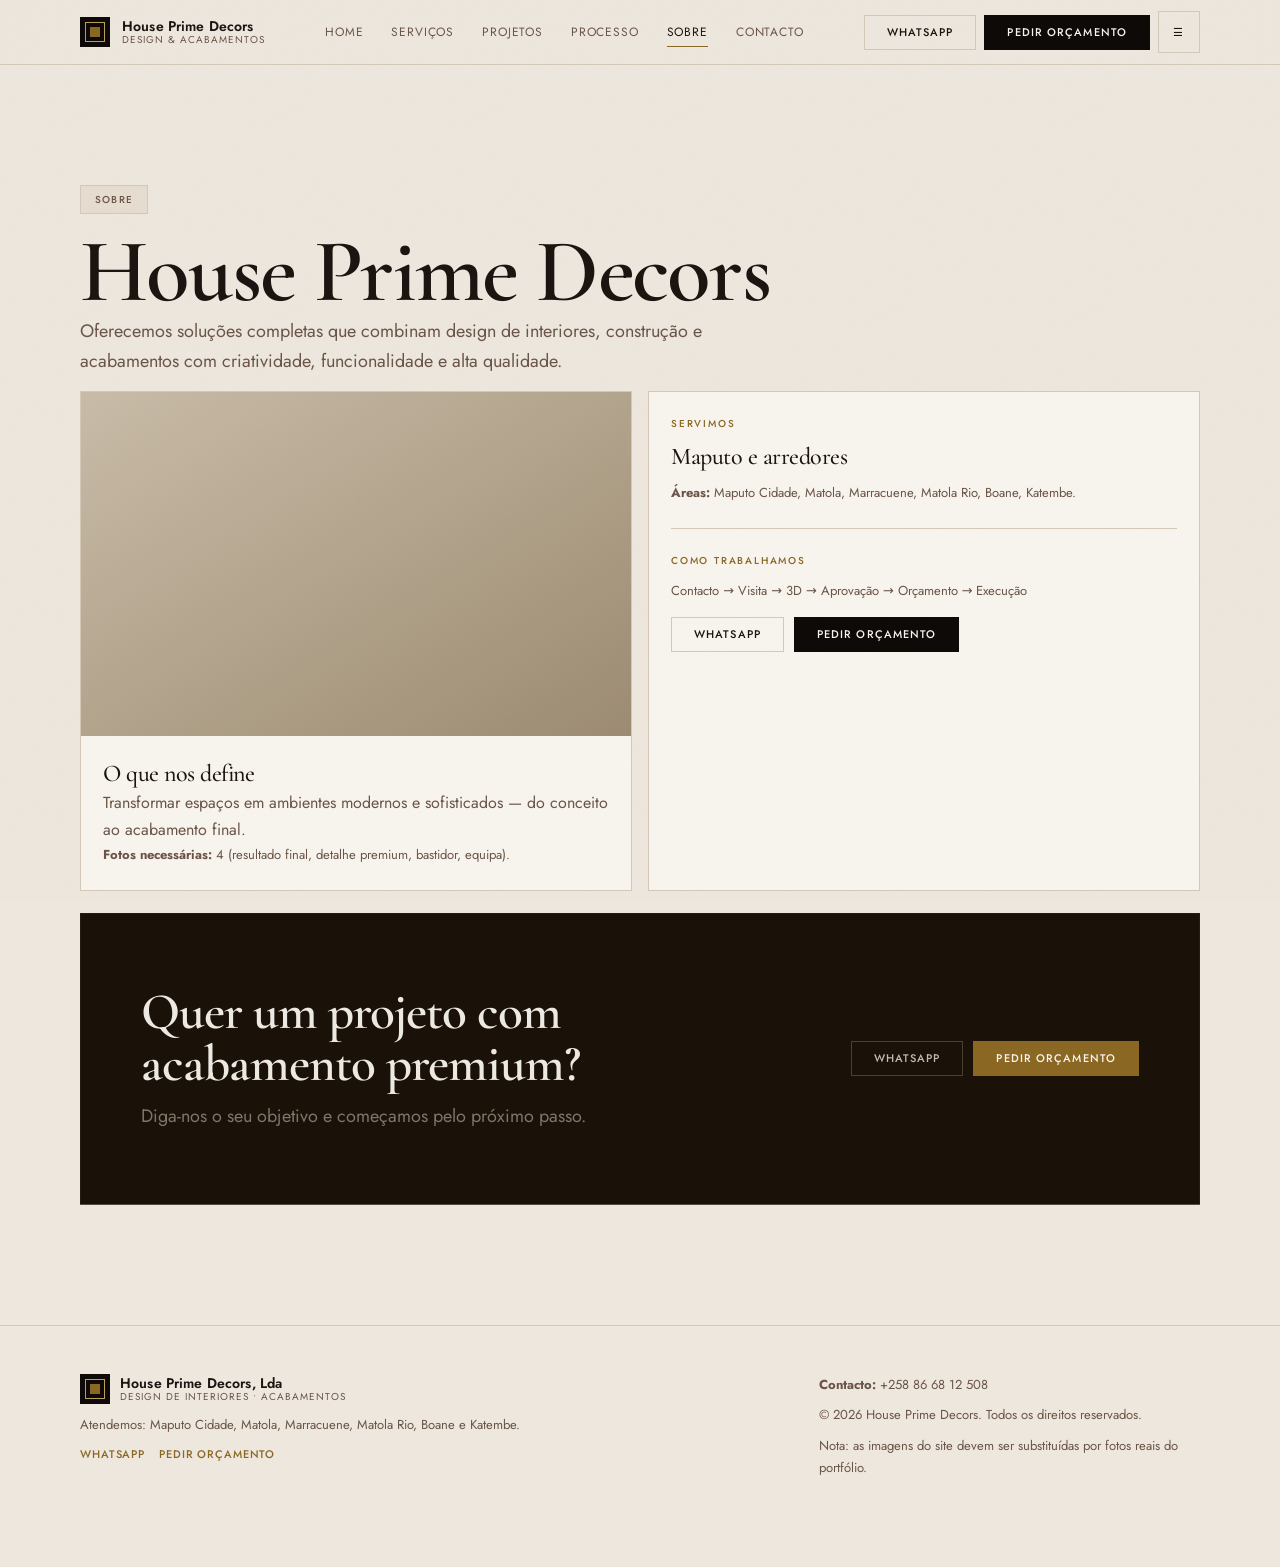
==== about.html @ 34bb9ee1 "Add files via upload" ====
<!doctype html>
<html lang="pt">
<head>
  <meta charset="utf-8"/>
  <meta name="viewport" content="width=device-width,initial-scale=1"/>
  <meta name="description" content="House Prime Decors — Design de interiores e acabamentos de alto padrão em Maputo e Matola."/>
  <title>House Prime Decors — Sobre</title>
  <link rel="preconnect" href="https://fonts.googleapis.com">
  <link rel="preconnect" href="https://fonts.gstatic.com" crossorigin>
  <link href="https://fonts.googleapis.com/css2?family=Cormorant+Garamond:ital,wght@0,500;0,600;0,700;1,500;1,600&family=Jost:wght@300;400;500;600&display=swap" rel="stylesheet">
  <link rel="stylesheet" href="./styles.css"/>
</head>
<body>
  <div id="grain" aria-hidden="true"></div>
  <a class="skip" href="#main">Saltar para o conteúdo</a>

  <header class="header scrolled" id="header">
    <div class="container header-inner">
      <a class="brand" href="./index.html" aria-label="House Prime Decors">
        <div class="logo" aria-hidden="true"></div>
        <span>
          <span class="name">House Prime Decors</span>
          <span class="tag">Design & Acabamentos</span>
        </span>
      </a>

      <nav class="nav" aria-label="Navegação principal">
        <a href="./index.html">Home</a>
        <a href="./services.html">Serviços</a>
        <a href="./projects.html">Projetos</a>
        <a href="./process.html">Processo</a>
        <a href="./about.html" aria-current="page">Sobre</a>
        <a href="./contact.html">Contacto</a>
      </nav>

      <div class="header-actions">
        <a class="btn btn-outline js-wa" href="#" aria-label="WhatsApp">
          
          WhatsApp
        </a>
        <a class="btn btn-primary" href="./contact.html#quote" aria-label="Pedir orçamento">
          
          Pedir orçamento
        </a>

        <button class="btn btn-outline btn-icon hamburger" id="menuBtn" aria-label="Abrir menu" aria-expanded="false">
          ☰
        </button>
      </div>
    </div>
  </header>

  <!-- Mobile menu -->
  <div class="mmenu" id="mmenu" aria-hidden="true">
    <div class="mmenu-panel">
      <div class="mmenu-card">
        <div class="mmenu-top">
          <div class="brand" style="gap:10px">
            <div class="logo" aria-hidden="true"></div>
            <span>
              <span class="name">House Prime Decors</span>
              <span class="tag">Maputo • Matola</span>
            </span>
          </div>
          <button class="btn btn-outline btn-icon" id="menuClose" aria-label="Fechar menu">✕</button>
        </div>
        <div class="mmenu-links" aria-label="Links do menu">
          <a href="./index.html" data-close >Home</a>
          <a href="./services.html" data-close >Serviços</a>
          <a href="./projects.html" data-close >Projetos</a>
          <a href="./process.html" data-close >Processo</a>
          <a href="./about.html" data-close  aria-current="page">Sobre</a>
          <a href="./contact.html" data-close >Contacto</a>
        </div>
        <div class="mmenu-cta">
          <a class="btn btn-ghost js-wa" href="#" data-close>WhatsApp</a>
          <a class="btn btn-primary" href="./contact.html#quote" data-close>Pedir orçamento</a>
        </div>
      </div>
    </div>
  </div>

  <main id="main">
    
<section class="section">
  <div class="container">
    <div class="reveal">
      <span class="badge">Sobre</span>
      <h1 style="margin-top:12px">House Prime Decors</h1>
      <p class="lead">
        Oferecemos soluções completas que combinam design de interiores, construção e acabamentos com criatividade, funcionalidade e alta qualidade.
      </p>
    </div>

    <div class="grid grid-2" style="margin-top:14px">
      <article class="card reveal">
        <div class="card-media" aria-label="Imagem de assinatura (substituir por 4 fotos)"></div>
        <div class="card-pad">
          <h3>O que nos define</h3>
          <p>Transformar espaços em ambientes modernos e sofisticados — do conceito ao acabamento final.</p>
          <p class="small"><strong>Fotos necessárias:</strong> 4 (resultado final, detalhe premium, bastidor, equipa).</p>
        </div>
      </article>

      <article class="card reveal">
        <div class="card-pad">
          <div class="kicker">Servimos</div>
          <h3>Maputo e arredores</h3>
          <p class="small" style="margin-top:10px"><strong>Áreas:</strong> Maputo Cidade, Matola, Marracuene, Matola Rio, Boane, Katembe.</p>
          <hr class="sep"/>
          <div class="kicker">Como trabalhamos</div>
          <p class="small" style="margin-top:10px">Contacto → Visita → 3D → Aprovação → Orçamento → Execução</p>
          <div style="display:flex; gap:10px; flex-wrap:wrap; margin-top:14px">
            <a class="btn btn-outline js-wa" href="#">WhatsApp</a>
            <a class="btn btn-primary" href="./contact.html#quote">Pedir orçamento</a>
          </div>
        </div>
      </article>
    </div>

    <div class="cta reveal" style="margin-top:22px">
      <div class="cta-row">
        <div>
          <h2>Quer um projeto com acabamento premium?</h2>
          <p class="lead">Diga-nos o seu objetivo e começamos pelo próximo passo.</p>
        </div>
        <div style="display:flex; gap:10px; flex-wrap:wrap; justify-content:flex-end">
          <a class="btn btn-outline js-wa" href="#">WhatsApp</a>
          <a class="btn btn-primary" href="./contact.html#quote">Pedir orçamento</a>
        </div>
      </div>
    </div>

  </div>
</section>

  </main>

  <!-- Sticky CTA for mobile -->
  <div class="mobile-cta" aria-label="Ações rápidas">
    <div class="container">
      <div class="wrap">
        <a class="btn btn-outline js-wa" href="#">WhatsApp</a>
        <a class="btn btn-primary" href="./contact.html#quote">Pedir orçamento</a>
      </div>
    </div>
  </div>

  <!-- Lightbox (shared) -->
  <div class="lb" id="lightbox" aria-hidden="true" role="dialog" aria-label="Visualizador de imagens">
    <div class="lb-card">
      <div class="lb-top">
        <div class="lb-title" id="lbTitle">Projeto</div>
        <button class="btn btn-icon lb-close" id="lbClose" aria-label="Fechar">✕</button>
      </div>
      <div class="lb-body" id="lbBody">
        <div class="lb-note" id="lbNote">Substituir por foto real</div>
        <div class="lb-nav">
          <button class="btn btn-icon" id="lbPrev" aria-label="Anterior">‹</button>
          <button class="btn btn-icon" id="lbNext" aria-label="Próxima">›</button>
        </div>
      </div>
    </div>
  </div>

  <footer class="footer">
    <div class="container footer-grid">
      <div>
        <div class="brand" style="gap:10px">
          <div class="logo" aria-hidden="true"></div>
          <span>
            <span class="name">House Prime Decors, Lda</span>
            <span class="tag">Design de interiores • Acabamentos</span>
          </span>
        </div>
        <p class="small" style="margin-top:10px">
          Atendemos: Maputo Cidade, Matola, Marracuene, Matola Rio, Boane e Katembe.
        </p>
        <div class="links" style="margin-top:10px">
          <a class="js-wa" href="#">WhatsApp</a>
          <a href="./contact.html#quote">Pedir orçamento</a>
        </div>
      </div>
      <div>
        <p class="small"><strong>Contacto:</strong> +258 86 68 12 508</p>
        <p class="small" style="margin-top:8px">© 2026 House Prime Decors. Todos os direitos reservados.</p>
        <p class="small" style="margin-top:8px">Nota: as imagens do site devem ser substituídas por fotos reais do portfólio.</p>
      </div>
    </div>
  </footer>

  <script src="./app.js"></script>
</body>
</html>
---- styles.css ----
/* =========================================================
   House Prime Decors — Cinematográfico
   Mobile-first · GPU-only anims · Clip-path reveals
   ========================================================= */

:root {
  --bg:        #EDE7DE;
  --surface:   #F8F4EE;
  --text:      #1B1410;
  --muted:     #6B5548;
  --border:    #D4C9B8;

  --accent:    #8A6824;
  --accent-lt: #BF9E5C;
  --accent2:   #3A2315;
  --tint:      #E6DDD0;

  --ink:       #0D0A07;
  --ink2:      #1A1208;

  --ease:      cubic-bezier(.16,.84,.24,1);
  --ease-out:  cubic-bezier(0,0,.25,1);
  --ease-spring: cubic-bezier(.34,1.36,.64,1);

  --max:     1160px;
  --gutter:  20px;

  --h1:  clamp(44px, 7vw, 96px);
  --h2:  clamp(32px, 4vw, 56px);
  --h3:  clamp(18px, 2vw, 24px);
}

/* ── Reset ── */
*, *::before, *::after { box-sizing: border-box; margin: 0; padding: 0 }
html { -webkit-text-size-adjust: 100% }
body {
  font-family: 'Jost', system-ui, sans-serif;
  color: var(--text);
  background: var(--bg);
  line-height: 1.5;
  -webkit-font-smoothing: antialiased;
  overflow-x: hidden;
}

/* Grão cinematográfico */
body::before {
  content: '';
  position: fixed; inset: 0; z-index: 9000;
  pointer-events: none;
  background-image: url("data:image/svg+xml,%3Csvg xmlns='http://www.w3.org/2000/svg' width='200' height='200'%3E%3Cfilter id='n'%3E%3CfeTurbulence type='fractalNoise' baseFrequency='0.9' numOctaves='4' stitchTiles='stitch'/%3E%3C/filter%3E%3Crect width='100%25' height='100%25' filter='url(%23n)' opacity='0.04'/%3E%3C/svg%3E");
  background-size: 200px 200px;
  mix-blend-mode: multiply;
  opacity: .7;
}

/* Reduzir grão em mobile para performance */
@media (max-width: 768px) { body::before { display: none } }

a { color: inherit; text-decoration: none }
button, input, select, textarea { font: inherit }
img { max-width: 100%; display: block }

/* ── Acessibilidade ── */
.skip {
  position: absolute; left: -9999px; top: 0;
  background: var(--surface); padding: 10px 16px;
  border: 1px solid var(--border);
}
.skip:focus { left: 12px; top: 12px; z-index: 9999 }

/* ── Contentor ── */
.container { max-width: var(--max); margin: 0 auto; padding: 0 var(--gutter) }
.section { padding: 80px 0 }
@media (min-width: 900px) { .section { padding: 120px 0 } }

/* ════════════════════════════════════════
   TIPOGRAFIA
════════════════════════════════════════ */
h1, h2, h3 {
  font-family: 'Cormorant Garamond', Georgia, serif;
  font-weight: 600;
  letter-spacing: -.02em;
  line-height: 1.02;
}
h1 { font-size: var(--h1) }
h2 { font-size: var(--h2) }
h3 { font-size: var(--h3); font-weight: 500; line-height: 1.2 }
p { color: var(--muted); font-size: 16px; line-height: 1.72 }
.lead { font-size: 18px; color: var(--muted); max-width: 58ch; line-height: 1.65 }

.kicker {
  display: block;
  font-size: 10px; font-weight: 500;
  letter-spacing: .18em; text-transform: uppercase;
  color: var(--accent); margin-bottom: 12px;
}

.badge {
  display: inline-flex; align-items: center; gap: 8px;
  padding: 6px 14px;
  background: var(--tint); border: 1px solid var(--border);
  font-size: 10px; font-weight: 500;
  letter-spacing: .12em; text-transform: uppercase; color: var(--muted);
}

hr.sep { border: none; border-top: 1px solid var(--border); margin: 24px 0 }
.small { font-size: 13px; color: var(--muted) }

/* ════════════════════════════════════════
   HEADER
════════════════════════════════════════ */
.header {
  position: sticky; top: 0; z-index: 800;
  background: rgba(237,231,222,.9);
  border-bottom: 1px solid var(--border);
  transition: background .4s var(--ease);
}
/* Mobile: sem blur — mais leve */
@media (min-width: 769px) {
  .header {
    background: rgba(237,231,222,.75);
    backdrop-filter: blur(20px);
    -webkit-backdrop-filter: blur(20px);
  }
}
.header.scrolled { background: rgba(237,231,222,.97) }

.header-inner {
  height: 64px;
  display: flex; align-items: center; justify-content: space-between; gap: 12px;
}

/* Logo geométrico */
.brand { display: flex; align-items: center; gap: 12px }
.logo {
  width: 30px; height: 30px;
  background: var(--ink); flex-shrink: 0; position: relative;
}
.logo::before {
  content: '';
  position: absolute; inset: 5px;
  border: 1.5px solid var(--accent-lt);
}
.logo::after {
  content: '';
  position: absolute; inset: 10px;
  background: var(--accent);
}
.brand span { display: flex; flex-direction: column; line-height: 1.1 }
.brand .name { font-size: 14px; font-weight: 600; letter-spacing: .01em; color: var(--text) }
.brand .tag {
  font-size: 10px; font-weight: 400;
  letter-spacing: .10em; text-transform: uppercase; color: var(--muted);
}

.nav { display: none; gap: 0; align-items: center }
.nav a {
  font-size: 12px; font-weight: 400;
  letter-spacing: .07em; text-transform: uppercase;
  color: var(--muted); padding: 6px 14px;
  position: relative; transition: color .22s var(--ease);
}
.nav a::after {
  content: '';
  position: absolute; bottom: 0; left: 14px; right: 14px;
  height: 1px; background: var(--accent);
  transform: scaleX(0); transform-origin: left;
  transition: transform .3s var(--ease);
}
.nav a:hover { color: var(--text) }
.nav a:hover::after, .nav a[aria-current="page"]::after { transform: scaleX(1) }
.nav a[aria-current="page"] { color: var(--text) }

.header-actions { display: flex; align-items: center; gap: 8px }
.hamburger { display: inline-flex }
@media (min-width: 980px) { .nav { display: flex } .hamburger { display: none } }

/* ════════════════════════════════════════
   BOTÕES
════════════════════════════════════════ */
.btn {
  display: inline-flex; align-items: center; justify-content: center; gap: 8px;
  padding: 11px 22px;
  font-family: 'Jost', sans-serif;
  font-size: 11px; font-weight: 500;
  letter-spacing: .10em; text-transform: uppercase;
  border: 1px solid transparent;
  cursor: pointer; user-select: none; white-space: nowrap;
  background: none; line-height: 1;
  transition: background .22s var(--ease), border-color .22s var(--ease),
              color .22s var(--ease), transform .22s var(--ease-spring);
}
.btn:active { transform: scale(.97) }

.btn-primary {
  background: var(--ink); color: var(--surface); border-color: var(--ink);
}
.btn-primary:hover {
  background: var(--accent); border-color: var(--accent); transform: translateY(-2px);
}
.btn-outline {
  background: transparent; border-color: var(--border); color: var(--text);
}
.btn-outline:hover {
  border-color: var(--accent); color: var(--accent); transform: translateY(-2px);
}
.btn-ghost {
  background: transparent; border-color: transparent; color: var(--accent);
  padding: 10px 0; font-size: 11px;
  position: relative;
}
.btn-ghost::after {
  content: '';
  position: absolute; bottom: 5px; left: 0; right: 0;
  height: 1px; background: var(--accent);
  transform: scaleX(.35); transform-origin: left;
  transition: transform .28s var(--ease);
}
.btn-ghost:hover::after { transform: scaleX(1) }
.btn-ghost:hover { color: var(--accent2) }
/* alias compat */
.btn-link { composes: btn-ghost; }

.btn-icon { width: 42px; height: 42px; padding: 0 }
.icon { width: 16px; height: 16px }

/* ════════════════════════════════════════
   MENU MOBILE
════════════════════════════════════════ */
.mmenu {
  position: fixed; inset: 0; z-index: 1500;
  background: var(--ink);
  display: none;
  /* Sem backdrop-filter — mais rápido no mobile */
}
.mmenu.open { display: block }
.mmenu-panel { max-width: 500px; margin: 0 auto; padding: 14px; height: 100%; display: flex; flex-direction: column }
.mmenu-card {
  background: var(--ink2); border: 1px solid rgba(212,201,184,.12);
  overflow: hidden; flex: 1; display: flex; flex-direction: column;
}
.mmenu-top {
  display: flex; justify-content: space-between; align-items: center;
  padding: 18px 20px 14px;
  border-bottom: 1px solid rgba(212,201,184,.12);
}
.mmenu-top .brand .name { color: rgba(248,244,238,.9) }
.mmenu-top .brand .tag  { color: rgba(248,244,238,.4) }
.mmenu-top .btn-outline { border-color: rgba(248,244,238,.2); color: rgba(248,244,238,.8) }
.mmenu-links { display: flex; flex-direction: column; flex: 1; padding: 8px 0 }
.mmenu-links a {
  padding: 18px 22px;
  font-family: 'Cormorant Garamond', serif;
  font-size: clamp(28px, 7vw, 44px); font-weight: 500;
  color: rgba(248,244,238,.45);
  border-bottom: 1px solid rgba(212,201,184,.08);
  transition: color .22s var(--ease), padding-left .28s var(--ease);
}
.mmenu-links a:last-child { border-bottom: none }
.mmenu-links a:hover { color: rgba(248,244,238,.95); padding-left: 28px }
.mmenu-links a[aria-current="page"] { color: var(--accent-lt) }
.mmenu-cta {
  padding: 14px 20px 18px; display: flex; gap: 10px; flex-wrap: wrap;
  border-top: 1px solid rgba(212,201,184,.12);
}
.mmenu-cta .btn-outline { border-color: rgba(212,201,184,.3); color: rgba(248,244,238,.8) }
.mmenu-cta .btn-outline:hover { border-color: var(--accent-lt); color: var(--accent-lt) }
.mmenu-cta .btn-primary { background: var(--accent); border-color: var(--accent) }

/* ════════════════════════════════════════
   HERO CINEMATOGRÁFICO
════════════════════════════════════════ */
.hero-cinema {
  background: var(--ink);
  position: relative;
  min-height: 92svh;
  display: grid;
  overflow: hidden;
}
@media (min-width: 980px) {
  .hero-cinema {
    grid-template-columns: 1fr 1fr;
    min-height: 88svh;
  }
}

/* Lado esquerdo: copy */
.hero-left {
  display: flex; flex-direction: column; justify-content: flex-end;
  padding: 40px var(--gutter) 32px;
  position: relative; z-index: 2;
  order: 2;
}
@media (min-width: 980px) {
  .hero-left {
    padding: 80px 60px 72px;
    justify-content: center; order: 1;
  }
}

.hero-left .badge {
  background: rgba(255,255,255,.07); border-color: rgba(212,201,184,.2);
  color: rgba(212,201,184,.7); margin-bottom: 20px;
  display: inline-flex; align-self: flex-start;
}

.hero-cinema h1 {
  color: rgba(248,244,238,.95);
  line-height: .98;
  margin-bottom: 20px;
}
.hero-cinema h1 em {
  font-style: italic; color: var(--accent-lt);
  display: block;
}

.hero-cinema .lead {
  color: rgba(212,201,184,.65); max-width: 40ch;
  margin-bottom: 32px;
}

.hero-actions { display: flex; gap: 10px; flex-wrap: wrap }
.hero-actions .btn-primary { background: var(--accent); border-color: var(--accent) }
.hero-actions .btn-primary:hover { background: var(--accent-lt); border-color: var(--accent-lt) }
.hero-actions .btn-outline { border-color: rgba(212,201,184,.3); color: rgba(248,244,238,.8) }
.hero-actions .btn-outline:hover { border-color: rgba(248,244,238,.7); color: rgba(248,244,238,.9) }

/* Lado direito: slider */
.hero-right {
  position: relative; order: 1;
  min-height: 52vw;
}
@media (min-width: 980px) {
  .hero-right { order: 2; min-height: auto }
}

/* Barras letterbox cinematográficas */
.letterbox {
  position: absolute; left: 0; right: 0; z-index: 3; pointer-events: none;
  background: var(--ink); height: clamp(12px, 2.5vw, 28px);
}
.letterbox.top { top: 0 }
.letterbox.bot { bottom: 0; display: none }
@media (min-width: 980px) { .letterbox.bot { display: block } }

/* Slider dentro do hero */
.hero-right .slider {
  position: absolute; inset: 0;
  border: none; border-radius: 0;
}
.hero-right .slide-track { height: 100% }
.hero-right .slide {
  min-width: 100%; height: 100%;
  aspect-ratio: unset;
}

/* Placeholder — camada de cor quente sobre o fundo escuro */
.ph {
  position: absolute; inset: 0;
  background: linear-gradient(160deg, #2A1F14 0%, #4A3520 50%, #6A4E30 100%);
}
.ph::after {
  content: '';
  position: absolute; inset: 0;
  background: linear-gradient(180deg, rgba(13,10,7,.15) 0%, rgba(13,10,7,.55) 100%);
}

/* Label do slide — canto inferior esquerdo do slider */
.slide-label {
  position: absolute;
  left: 14px; bottom: 36px;
  padding: 6px 12px;
  background: rgba(13,10,7,.6);
  border: 1px solid rgba(212,201,184,.18);
  font-size: 11px; font-weight: 400; letter-spacing: .06em;
  color: rgba(212,201,184,.75);
  backdrop-filter: blur(4px);
  z-index: 4;
}
@media (max-width: 768px) {
  .slide-label { backdrop-filter: none; background: rgba(13,10,7,.75) }
}

/* Controles do slider */
.dotbar {
  position: absolute; left: 14px; right: 14px; bottom: 10px;
  display: flex; align-items: center; justify-content: space-between; z-index: 5;
}
.dots { display: flex; gap: 5px; align-items: center }
.dot {
  width: 20px; height: 1.5px;
  background: rgba(248,244,238,.3);
  border: none; padding: 0; cursor: pointer;
  transition: background .25s, width .3s var(--ease);
}
.dot.active { background: rgba(248,244,238,.9); width: 34px }
.slider-controls { display: flex; gap: 4px }
.slider-controls .btn-icon {
  width: 36px; height: 36px;
  background: rgba(248,244,238,.1);
  border: 1px solid rgba(248,244,238,.16);
  color: rgba(248,244,238,.85); font-size: 18px;
}
.slider-controls .btn-icon:hover { background: rgba(248,244,238,.2) }

/* ── Gradiente de fusão hero left↔right ── */
.hero-left::before {
  content: '';
  position: absolute; top: 0; right: 0; bottom: 0;
  width: 120px;
  background: linear-gradient(90deg, var(--ink) 0%, transparent 100%);
  pointer-events: none; z-index: 1;
  display: none;
}
@media (min-width: 980px) { .hero-left::before { display: block } }

/* ════════════════════════════════════════
   TICKER / MARQUEE
════════════════════════════════════════ */
.ticker-wrap {
  overflow: hidden;
  background: var(--accent);
  border-top: 1px solid rgba(248,244,238,.15);
  border-bottom: 1px solid rgba(248,244,238,.15);
  padding: 10px 0;
  position: relative; z-index: 2;
}
.ticker {
  display: flex; gap: 0;
  width: max-content;
  animation: ticker-run 28s linear infinite;
}
@keyframes ticker-run {
  from { transform: translateX(0) }
  to   { transform: translateX(-50%) }
}
@media (prefers-reduced-motion: reduce) {
  .ticker { animation: none }
}
.ticker-item {
  padding: 0 28px;
  font-size: 11px; font-weight: 500;
  letter-spacing: .14em; text-transform: uppercase;
  color: rgba(248,244,238,.85);
  white-space: nowrap;
  display: flex; align-items: center; gap: 20px;
}
.ticker-item::after {
  content: '·';
  color: rgba(248,244,238,.4);
}

/* ════════════════════════════════════════
   CONTADORES
════════════════════════════════════════ */
.stats {
  background: var(--ink2);
  border-bottom: 1px solid rgba(212,201,184,.08);
  padding: 52px 0;
}
.stats-grid {
  display: grid;
  grid-template-columns: repeat(2, 1fr);
  gap: 1px;
  background: rgba(212,201,184,.08);
}
@media (min-width: 700px) { .stats-grid { grid-template-columns: repeat(4, 1fr) } }
.stat {
  padding: 32px 28px;
  background: var(--ink2);
  position: relative; overflow: hidden;
  transition: background .25s var(--ease);
}
.stat:hover { background: rgba(26,18,8,.9) }
.stat::after {
  content: '';
  position: absolute; bottom: 0; left: 0; right: 0; height: 2px;
  background: var(--accent);
  transform: scaleX(0); transform-origin: left;
  transition: transform .45s var(--ease);
}
.stat:hover::after { transform: scaleX(1) }
.stat-n {
  font-family: 'Cormorant Garamond', serif;
  font-size: clamp(44px, 6vw, 72px);
  font-weight: 600; line-height: 1;
  color: rgba(248,244,238,.9);
  letter-spacing: -.02em;
}
.stat-n sup {
  font-size: .5em; vertical-align: super;
  color: var(--accent-lt);
}
.stat-label {
  font-size: 11px; font-weight: 400;
  letter-spacing: .10em; text-transform: uppercase;
  color: rgba(212,201,184,.45);
  margin-top: 8px; display: block;
}

/* ════════════════════════════════════════
   SECÇÕES NORMAIS
════════════════════════════════════════ */
.shead {
  display: flex; align-items: flex-end; justify-content: space-between;
  gap: 14px; margin-bottom: 36px; flex-wrap: wrap;
}
.shead .lead { margin: 0 }
.shead-actions { display: flex; gap: 10px; flex-wrap: wrap; flex-shrink: 0 }

/* ════════════════════════════════════════
   CARDS DE SERVIÇOS
════════════════════════════════════════ */
.grid { display: grid; gap: 16px }
@media (min-width: 860px) {
  .grid-3 { grid-template-columns: repeat(3, 1fr) }
  .grid-2 { grid-template-columns: repeat(2, 1fr) }
}

.card {
  background: var(--surface);
  border: 1px solid var(--border);
  overflow: hidden;
  contain: layout style;
  transition: border-color .28s var(--ease), transform .3s var(--ease-spring),
              box-shadow .28s var(--ease);
}
.card:hover {
  border-color: var(--accent);
  transform: translateY(-4px);
  box-shadow: 0 16px 48px rgba(27,20,16,.14);
}
.card-pad { padding: 24px 22px }
.card-title { display: flex; align-items: flex-start; justify-content: space-between; gap: 12px; margin-bottom: 10px }
.iconbox {
  width: 36px; height: 36px;
  background: var(--tint); border: 1px solid var(--border);
  display: grid; place-items: center; font-size: 14px; flex-shrink: 0;
}
.iconbox.blue { background: var(--ink); border-color: var(--ink); color: var(--accent-lt) }

.card-media {
  aspect-ratio: 16/10;
  background: linear-gradient(148deg, #C9BCA8, #9D8C72);
  position: relative; overflow: hidden;
}
.card-media::before {
  content: '';
  position: absolute; inset: 0;
  background: var(--ink);
  opacity: 0;
  transition: opacity .38s var(--ease);
  z-index: 1;
}
.card:hover .card-media::before { opacity: .08 }

/* ════════════════════════════════════════
   GALERIA / MASONRY
════════════════════════════════════════ */
.filters { display: flex; flex-wrap: wrap; gap: 6px; margin-top: 10px }
.chip {
  padding: 8px 16px;
  border: 1px solid var(--border); background: transparent;
  font-family: 'Jost', sans-serif; font-size: 10px; font-weight: 500;
  letter-spacing: .10em; text-transform: uppercase; color: var(--muted); cursor: pointer;
  transition: all .2s var(--ease);
}
.chip:hover { border-color: var(--accent); color: var(--accent) }
.chip.active { background: var(--ink); border-color: var(--ink); color: var(--accent-lt) }

.masonry { column-count: 1; column-gap: 16px }
@media (min-width: 640px)  { .masonry { column-count: 2 } }
@media (min-width: 1040px) { .masonry { column-count: 3 } }

.tile {
  break-inside: avoid;
  margin: 0 0 16px 0;
  overflow: hidden;
  border: 1px solid var(--border);
  background: var(--surface);
  cursor: pointer;
  contain: layout style;
  transition: border-color .25s var(--ease), transform .3s var(--ease-spring),
              box-shadow .25s var(--ease);
}
.tile:hover { border-color: var(--accent); transform: translateY(-3px); box-shadow: 0 12px 40px rgba(27,20,16,.13) }
.tile .tile-media {
  aspect-ratio: 4/3;
  background: linear-gradient(148deg, #C9BCA8, #9D8C72);
  overflow: hidden; position: relative;
}
.tile .tile-media::after {
  content: '';
  position: absolute; inset: 0;
  background: var(--ink);
  opacity: 0;
  transition: opacity .3s var(--ease);
}
.tile:hover .tile-media::after { opacity: .08 }
.tile .tile-meta {
  padding: 14px 16px; border-top: 1px solid var(--border);
  display: flex; align-items: flex-start; justify-content: space-between; gap: 12px;
}
.tile .tile-meta .t1 { font-weight: 500; font-size: 14px }
.tile .tile-meta .t2 { font-size: 12px; color: var(--muted); margin-top: 3px }
.tile .tile-tag {
  font-size: 10px; font-weight: 500; letter-spacing: .08em; text-transform: uppercase;
  padding: 5px 9px; border: 1px solid var(--border); color: var(--muted);
  white-space: nowrap; flex-shrink: 0;
}

/* ════════════════════════════════════════
   ANTES / DEPOIS
════════════════════════════════════════ */
.ba { border: 1px solid var(--border); overflow: hidden; background: var(--surface) }
.ba-stage {
  position: relative; aspect-ratio: 16/10;
  cursor: ew-resize; user-select: none; touch-action: none;
  background: #B5A48E;
}
.ba-before, .ba-after { position: absolute; inset: 0 }
.ba-before { background: linear-gradient(148deg, #BFB3A3 0%, #A89580 100%) }
.ba-after { background: linear-gradient(148deg, #D0C5B4 0%, #BEA98F 100%); clip-path: inset(0 0 0 50%) }
.ba-handle {
  position: absolute; top: 0; bottom: 0; left: 50%;
  width: 1px; background: rgba(248,244,238,.9); pointer-events: none;
}
.ba-knob {
  position: absolute; top: 50%; left: 50%;
  width: 34px; height: 34px; transform: translate(-50%,-50%);
  background: var(--surface); border: 1px solid var(--border);
  display: grid; place-items: center; font-size: 12px; color: var(--muted);
}
.ba-label {
  position: absolute; top: 12px;
  font-size: 10px; font-weight: 500; letter-spacing: .10em; text-transform: uppercase;
  padding: 5px 10px; background: rgba(248,244,238,.88); border: 1px solid var(--border); color: var(--muted);
}
.ba-label.before { left: 12px }
.ba-label.after  { right: 12px }
.ba-meta { padding: 16px 18px; border-top: 1px solid var(--border) }
.ba-meta .t1 { font-weight: 500; font-size: 15px }
.ba-meta .t2 { font-size: 12px; color: var(--muted); margin-top: 4px }

/* ════════════════════════════════════════
   TIMELINE / PROCESSO
════════════════════════════════════════ */
.timeline { display: grid; gap: 1px; background: var(--border) }
@media (min-width: 980px) { .timeline { grid-template-columns: repeat(6, 1fr) } }

.step {
  padding: 24px 20px; background: var(--surface);
  position: relative; overflow: hidden;
  transition: background .22s var(--ease);
}
.step-line {
  position: absolute; bottom: 0; left: 0; right: 0; height: 2px;
  background: var(--accent);
  transform: scaleX(0); transform-origin: left;
  transition: transform .4s var(--ease);
}
.step:hover { background: var(--tint) }
.step:hover .step-line { transform: scaleX(1) }
.step .n {
  font-size: 10px; font-weight: 500; letter-spacing: .16em; text-transform: uppercase;
  color: var(--accent);
}
.step .t {
  font-family: 'Cormorant Garamond', serif;
  font-size: 20px; font-weight: 600;
  margin-top: 10px; color: var(--text); line-height: 1.1;
}
.step .d { font-size: 13px; color: var(--muted); margin-top: 8px; line-height: 1.6 }

/* ════════════════════════════════════════
   CTA BAND
════════════════════════════════════════ */
.cta {
  background: var(--ink2);
  padding: 52px 36px;
  position: relative; overflow: hidden;
  border: 1px solid rgba(212,201,184,.06);
}
.cta-ornament {
  position: absolute; top: -80px; right: -80px;
  width: 300px; height: 300px;
  border: 1px solid rgba(191,158,92,.1);
  border-radius: 50%; pointer-events: none;
}
.cta-ornament::before {
  content: '';
  position: absolute; inset: 40px;
  border: 1px solid rgba(191,158,92,.07);
  border-radius: 50%;
}
@media (min-width: 980px) { .cta { padding: 72px 60px } }
.cta h2 { color: rgba(248,244,238,.95); margin-bottom: 12px }
.cta .lead { color: rgba(212,201,184,.55); margin: 0 }
.cta-row { display: grid; gap: 32px }
@media (min-width: 980px) { .cta-row { grid-template-columns: 1.3fr .7fr; align-items: center } }
.cta-actions { display: flex; gap: 10px; flex-wrap: wrap }
@media (min-width: 980px) { .cta-actions { justify-content: flex-end } }
.cta .btn-outline { border-color: rgba(212,201,184,.25); color: rgba(248,244,238,.75) }
.cta .btn-outline:hover { border-color: rgba(248,244,238,.6); color: rgba(248,244,238,.95) }
.cta .btn-primary { background: var(--accent); border-color: var(--accent) }
.cta .btn-primary:hover { background: var(--accent-lt); border-color: var(--accent-lt) }

/* ════════════════════════════════════════
   RODAPÉ
════════════════════════════════════════ */
.footer { padding: 48px 0 88px 0; border-top: 1px solid var(--border) }
.footer-grid { display: grid; gap: 32px }
@media (min-width: 860px) { .footer-grid { grid-template-columns: 1.3fr .7fr } }
.links { display: flex; gap: 14px; flex-wrap: wrap }
.links a {
  font-size: 11px; font-weight: 500; letter-spacing: .08em; text-transform: uppercase;
  color: var(--accent); border-bottom: 1px solid transparent; transition: border-color .2s;
  padding-bottom: 1px;
}
.links a:hover { border-color: var(--accent) }

/* ════════════════════════════════════════
   CTA FIXO MOBILE
════════════════════════════════════════ */
.mobile-cta {
  position: fixed; left: 0; right: 0; bottom: 0; z-index: 700;
  padding: 10px 14px;
  background: rgba(237,231,222,.97);
  border-top: 1px solid var(--border);
}
.mobile-cta .wrap { display: flex; gap: 8px }
.mobile-cta .btn { flex: 1 }
@media (min-width: 980px) { .mobile-cta { display: none } }

/* ════════════════════════════════════════
   LIGHTBOX
════════════════════════════════════════ */
.lb {
  position: fixed; inset: 0; z-index: 2000;
  background: rgba(13,10,7,.92);
  display: none; place-items: center; padding: 14px;
  touch-action: none;
}
.lb.open { display: grid }
.lb-card { width: min(960px, 100%); overflow: hidden; background: var(--ink2); border: 1px solid rgba(248,244,238,.1) }
.lb-top {
  display: flex; align-items: center; justify-content: space-between;
  padding: 14px 18px; border-bottom: 1px solid rgba(248,244,238,.1);
}
.lb-title { font-family: 'Cormorant Garamond', serif; color: rgba(248,244,238,.88); font-size: 20px; font-weight: 500 }
.lb-body { position: relative; aspect-ratio: 16/10; background: linear-gradient(148deg, #4A3520, #2A1F14) }
.lb-note {
  position: absolute; left: 12px; bottom: 12px;
  font-size: 11px; padding: 5px 12px;
  background: rgba(13,10,7,.5); border: 1px solid rgba(248,244,238,.12);
  color: rgba(248,244,238,.65);
}
.lb-nav { position: absolute; inset: 0; display: flex; align-items: center; justify-content: space-between; padding: 0 12px }
.lb-nav button, .lb-close {
  background: rgba(248,244,238,.1); border: 1px solid rgba(248,244,238,.15); color: rgba(248,244,238,.85);
}
.lb-nav button:hover, .lb-close:hover { background: rgba(248,244,238,.2) }

/* ════════════════════════════════════════
   FORMULÁRIOS
════════════════════════════════════════ */
.form { display: grid; gap: 14px; margin-top: 18px }
.field { display: grid; gap: 7px }
label { font-size: 10px; font-weight: 500; letter-spacing: .10em; text-transform: uppercase; color: var(--muted) }
input, select, textarea {
  padding: 12px 14px; border: 1px solid var(--border);
  background: var(--surface); color: var(--text);
  font-family: 'Jost', sans-serif; font-size: 15px;
  outline: none; border-radius: 0;
  transition: border-color .2s var(--ease);
  -webkit-appearance: none; appearance: none;
}
textarea { min-height: 130px; resize: vertical }
input:focus, select:focus, textarea:focus { border-color: var(--accent) }

/* ════════════════════════════════════════
   REVEALS — clip-path cinematográfico
════════════════════════════════════════ */
.reveal {
  opacity: 0;
  clip-path: inset(0 0 10% 0);
  transform: translateY(14px);
  transition:
    opacity .8s var(--ease),
    clip-path .8s var(--ease),
    transform .8s var(--ease);
}
.reveal.in {
  opacity: 1;
  clip-path: inset(0 0 0% 0);
  transform: translateY(0);
}
/* Versão mais simples em mobile — só opacity+translateY */
@media (max-width: 768px) {
  .reveal {
    clip-path: none;
    transform: translateY(16px);
    transition: opacity .65s var(--ease), transform .65s var(--ease);
  }
  .reveal.in { transform: translateY(0) }
}
@media (prefers-reduced-motion: reduce) {
  .reveal { opacity: 1; transform: none; clip-path: none; transition: none }
  .reveal.in { opacity: 1 }
}

/* ════════════════════════════════════════
   CURSOR — só desktop
════════════════════════════════════════ */
.hp-cursor {
  position: fixed; width: 6px; height: 6px;
  background: var(--accent); border-radius: 50%;
  pointer-events: none; z-index: 9999;
  transform: translate(-50%, -50%);
  transition: width .3s var(--ease), height .3s var(--ease), background .3s;
  will-change: left, top;
}
.hp-cursor-ring {
  position: fixed; width: 32px; height: 32px;
  border: 1px solid var(--accent); border-radius: 50%;
  pointer-events: none; z-index: 9998;
  transform: translate(-50%, -50%);
  opacity: .4;
  transition: left .15s var(--ease-out), top .15s var(--ease-out),
              width .3s var(--ease), height .3s var(--ease), opacity .3s;
  will-change: left, top;
}
.hp-cursor.expanded    { width: 14px; height: 14px }
.hp-cursor-ring.hidden { opacity: 0 }
@media (hover: none), (pointer: coarse) { .hp-cursor, .hp-cursor-ring { display: none } }

/* ══════════════════════════════════════
   IMAGENS REAIS — tiles e cards
══════════════════════════════════════ */

/* Tile com imagem de fundo real */
.tile-media[style*="background-image"] {
  background-size: cover !important;
  background-position: center !important;
}

/* Overlay de hover com titulo — magazine style */
.tile-hover-info {
  position: absolute; inset: 0;
  background: linear-gradient(180deg, transparent 30%, rgba(20,14,8,.88) 100%);
  display: flex; flex-direction: column; justify-content: flex-end;
  padding: 18px 16px;
  opacity: 0;
  transition: opacity .35s var(--ease);
  pointer-events: none;
}
.tile:hover .tile-hover-info { opacity: 1 }

.tile-hover-info .hi-cat {
  font-size: 10px; font-weight: 500;
  letter-spacing: .12em; text-transform: uppercase;
  color: var(--gold-lt); margin-bottom: 5px;
}
.tile-hover-info .hi-title {
  font-family: var(--f-serif);
  font-size: 18px; font-weight: 500;
  color: var(--surface); line-height: 1.15;
}
.tile-hover-info .hi-cta {
  display: inline-flex; align-items: center; gap: 6px;
  margin-top: 10px;
  font-size: 10px; font-weight: 500;
  letter-spacing: .10em; text-transform: uppercase;
  color: rgba(245,240,232,.6);
}
.tile-hover-info .hi-cta::after {
  content: '→';
  transition: transform .25s var(--ease);
}
.tile:hover .hi-cta::after { transform: translateX(4px) }

/* Cards de serviço com imagem real */
.card-media[style*="background-image"] {
  background-size: cover !important;
  background-position: center !important;
}

/* ══════════════════════════════════════
   PAGE HERO — banner para páginas internas
══════════════════════════════════════ */
.page-hero {
  background: var(--dark2);
  padding: clamp(80px, 12vw, 140px) 0 clamp(40px, 6vw, 72px);
  position: relative; overflow: hidden;
}
.page-hero::before {
  content: '';
  position: absolute; inset: 0;
  background-image: var(--hero-bg-img);
  background-size: cover; background-position: center;
  opacity: .22;
}
.page-hero::after {
  content: '';
  position: absolute; inset: 0;
  background: linear-gradient(180deg, rgba(20,14,8,.4) 0%, rgba(20,14,8,.85) 100%);
}
.page-hero .container { position: relative; z-index: 1 }
.page-hero h1 { color: var(--surface) }
.page-hero .lead { color: rgba(245,240,232,.55); margin-top: 12px }
.page-hero .badge {
  border-color: rgba(196,160,90,.25);
  color: rgba(245,240,232,.5);
  background: transparent;
  margin-bottom: 14px;
}

/* ══════════════════════════════════════
   LIGHTBOX — imagem real ocupa tudo
══════════════════════════════════════ */
.lb-body {
  background-size: cover !important;
  background-position: center !important;
}
.lb-body.has-img .lb-note { display: none }

/* ══════════════════════════════════════
   GALERIA — contador nos chips
══════════════════════════════════════ */
.chip-count {
  display: inline-flex; align-items: center; justify-content: center;
  width: 18px; height: 18px;
  background: rgba(138,104,36,.2);
  border-radius: 50%;
  font-size: 9px; font-weight: 600;
  color: var(--gold);
  margin-left: 4px;
}
.chip.active .chip-count {
  background: rgba(245,240,232,.2);
  color: var(--surface);
}

/* ══════════════════════════════════════
   PROJECTS — intro strip com stats
══════════════════════════════════════ */
.gallery-header {
  padding: clamp(28px,4vw,48px) 0 clamp(20px,3vw,36px);
  border-bottom: 1px solid var(--border);
  margin-bottom: clamp(24px,3vw,40px);
}
.gallery-meta {
  display: flex; align-items: center; gap: clamp(14px,3vw,32px);
  flex-wrap: wrap;
}
.gallery-meta-item {
  display: flex; flex-direction: column; gap: 3px;
}
.gallery-meta-item .gm-n {
  font-family: var(--f-serif);
  font-size: clamp(22px,3vw,34px); font-weight: 600;
  color: var(--text); line-height: 1;
}
.gallery-meta-item .gm-l {
  font-size: 10px; font-weight: 500;
  letter-spacing: .12em; text-transform: uppercase;
  color: var(--muted);
}
.gallery-meta-sep {
  width: 1px; height: 40px;
  background: var(--border);
  flex-shrink: 0;
}

/* ══════════════════════════════════════
   FEATURED TILE — large first tile
══════════════════════════════════════ */
@media (min-width: 1040px) {
  .tile.featured {
    grid-column: span 2;
  }
  .tile.featured .tile-media {
    aspect-ratio: 16/7 !important;
  }
}
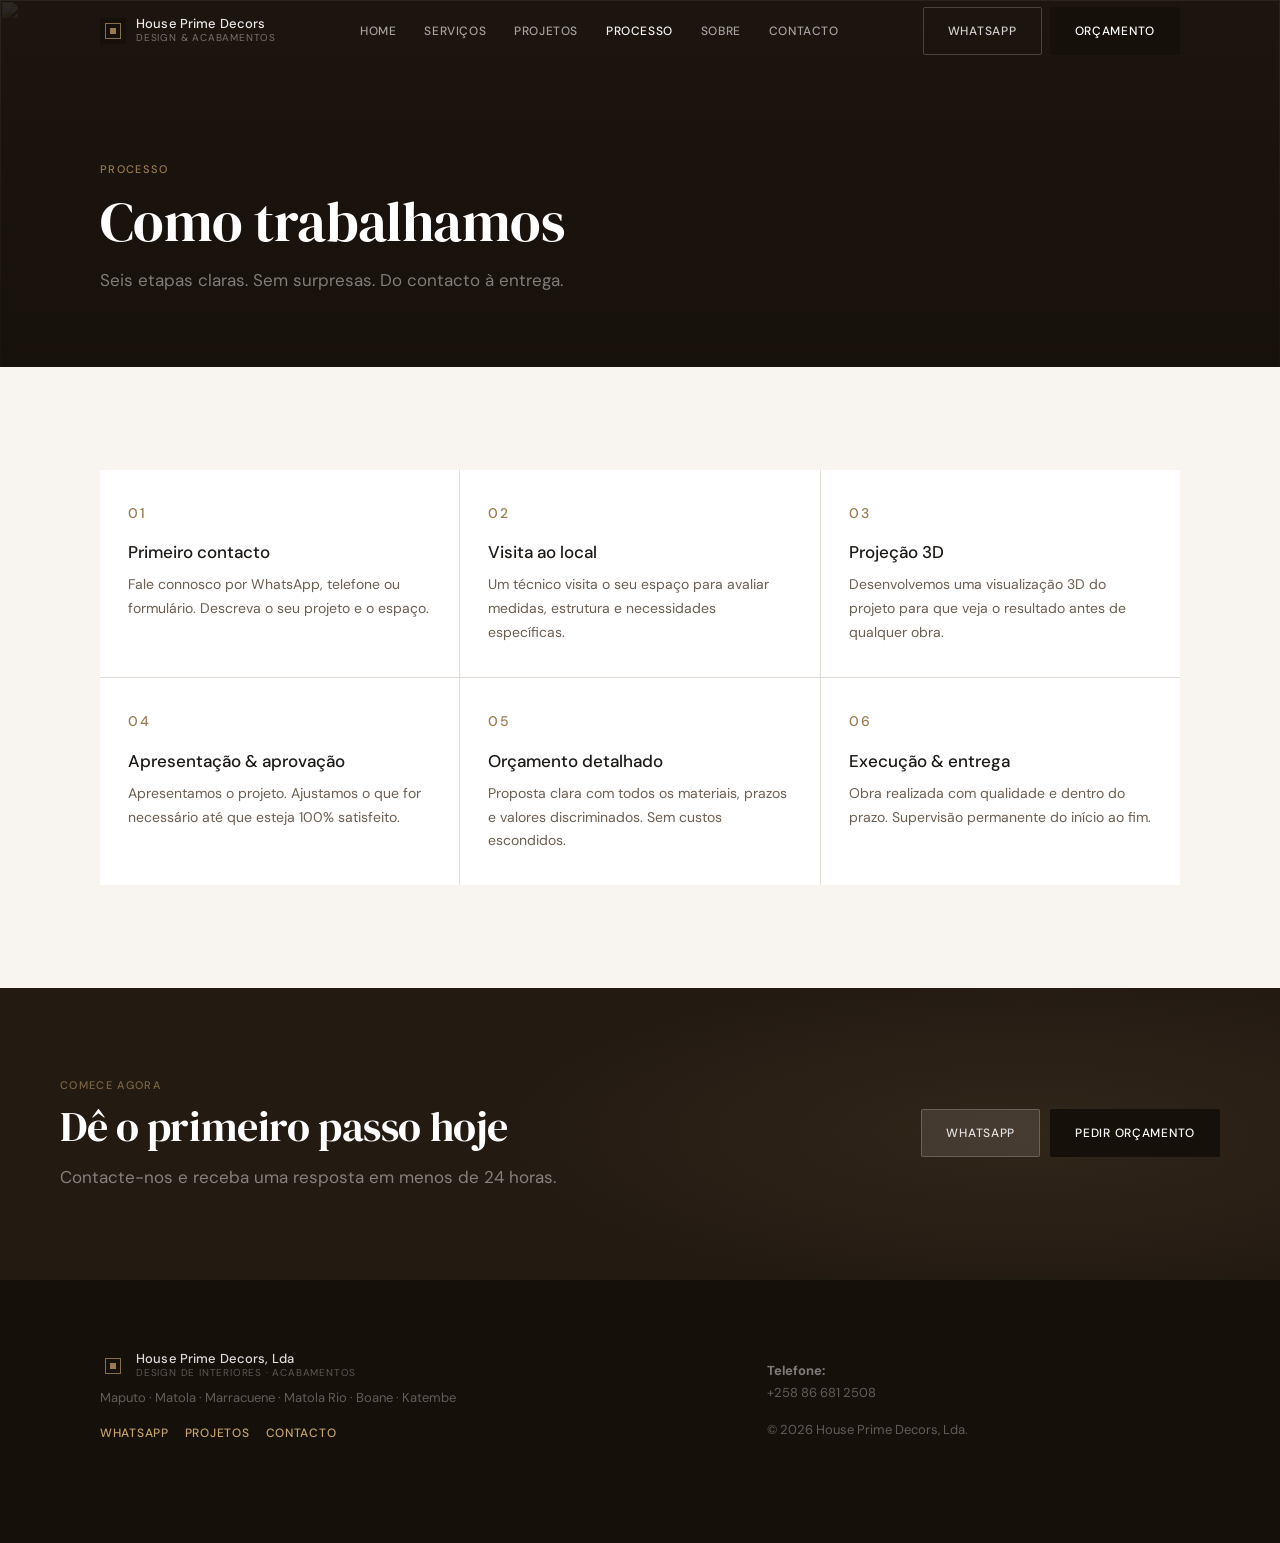
==== commit 278634ac: "Update about.html" ====
--- a/about.html
+++ b/about.html
@@ -1,194 +1,82 @@
 <!doctype html>
 <html lang="pt">
 <head>
-  <meta charset="utf-8"/>
-  <meta name="viewport" content="width=device-width,initial-scale=1"/>
-  <meta name="description" content="House Prime Decors — Design de interiores e acabamentos de alto padrão em Maputo e Matola."/>
-  <title>House Prime Decors — Sobre</title>
+  <meta charset="utf-8">
+  <meta name="viewport" content="width=device-width, initial-scale=1">
+  <meta name="description" content="House Prime Decors — Como trabalhamos: do contacto à entrega final.">
+  <title>House Prime Decors — Processo</title>
   <link rel="preconnect" href="https://fonts.googleapis.com">
   <link rel="preconnect" href="https://fonts.gstatic.com" crossorigin>
-  <link href="https://fonts.googleapis.com/css2?family=Cormorant+Garamond:ital,wght@0,500;0,600;0,700;1,500;1,600&family=Jost:wght@300;400;500;600&display=swap" rel="stylesheet">
-  <link rel="stylesheet" href="./styles.css"/>
+  <link href="https://fonts.googleapis.com/css2?family=DM+Serif+Display:ital@0;1&family=DM+Sans:wght@300;400;500&display=swap" rel="stylesheet">
+  <link rel="stylesheet" href="styles.css">
 </head>
 <body>
-  <div id="grain" aria-hidden="true"></div>
-  <a class="skip" href="#main">Saltar para o conteúdo</a>
+<a class="skip" href="#main">Saltar</a>
+<header class="header solid" id="header">
+  <div class="container header-inner">
+    <a class="brand" href="index.html"><div class="logo" aria-hidden="true"></div><div class="brand-text"><span class="brand-name">House Prime Decors</span><span class="brand-sub">Design &amp; Acabamentos</span></div></a>
+    <nav class="nav"><a href="index.html">Home</a><a href="services.html">Serviços</a><a href="projects.html">Projetos</a><a href="process.html" aria-current="page">Processo</a><a href="about.html">Sobre</a><a href="contact.html">Contacto</a></nav>
+    <div class="header-actions"><a class="btn btn-outline js-wa" href="#">WhatsApp</a><a class="btn btn-dark" href="contact.html#quote">Orçamento</a><button class="btn btn-icon hamburger" id="menuBtn" aria-label="Abrir menu" aria-expanded="false">☰</button></div>
+  </div>
+</header>
+<div class="mmenu" id="mmenu" aria-hidden="true">
+  <div class="mmenu-inner">
+    <div class="mmenu-top"><a class="brand" href="index.html"><div class="logo" aria-hidden="true"></div><div class="brand-text"><span class="brand-name">House Prime Decors</span><span class="brand-sub">Maputo · Matola</span></div></a><button class="btn btn-icon mmenu-close" id="mmenuClose" aria-label="Fechar">✕</button></div>
+    <nav class="mmenu-links"><a href="index.html" data-close>Home</a><a href="services.html" data-close>Serviços</a><a href="projects.html" data-close>Projetos</a><a href="process.html" data-close aria-current="page">Processo</a><a href="about.html" data-close>Sobre</a><a href="contact.html" data-close>Contacto</a></nav>
+    <div class="mmenu-cta"><a class="btn btn-ghost js-wa" href="#" data-close>WhatsApp</a><a class="btn btn-dark" href="contact.html#quote" data-close>Orçamento</a></div>
+  </div>
+</div>
+<main id="main">
+  <div class="page-hero">
+    <div class="page-hero-bg"><img src="assets/kitchen-06.jpg" alt="" loading="eager"></div>
+    <div class="container page-hero-content"><p class="label">Processo</p><h1>Como trabalhamos</h1><p class="lead">Seis etapas claras. Sem surpresas. Do contacto à entrega.</p></div>
+  </div>
 
-  <header class="header scrolled" id="header">
-    <div class="container header-inner">
-      <a class="brand" href="./index.html" aria-label="House Prime Decors">
-        <div class="logo" aria-hidden="true"></div>
-        <span>
-          <span class="name">House Prime Decors</span>
-          <span class="tag">Design & Acabamentos</span>
-        </span>
-      </a>
-
-      <nav class="nav" aria-label="Navegação principal">
-        <a href="./index.html">Home</a>
-        <a href="./services.html">Serviços</a>
-        <a href="./projects.html">Projetos</a>
-        <a href="./process.html">Processo</a>
-        <a href="./about.html" aria-current="page">Sobre</a>
-        <a href="./contact.html">Contacto</a>
-      </nav>
-
-      <div class="header-actions">
-        <a class="btn btn-outline js-wa" href="#" aria-label="WhatsApp">
-          
-          WhatsApp
-        </a>
-        <a class="btn btn-primary" href="./contact.html#quote" aria-label="Pedir orçamento">
-          
-          Pedir orçamento
-        </a>
-
-        <button class="btn btn-outline btn-icon hamburger" id="menuBtn" aria-label="Abrir menu" aria-expanded="false">
-          ☰
-        </button>
-      </div>
-    </div>
-  </header>
-
-  <!-- Mobile menu -->
-  <div class="mmenu" id="mmenu" aria-hidden="true">
-    <div class="mmenu-panel">
-      <div class="mmenu-card">
-        <div class="mmenu-top">
-          <div class="brand" style="gap:10px">
-            <div class="logo" aria-hidden="true"></div>
-            <span>
-              <span class="name">House Prime Decors</span>
-              <span class="tag">Maputo • Matola</span>
-            </span>
-          </div>
-          <button class="btn btn-outline btn-icon" id="menuClose" aria-label="Fechar menu">✕</button>
+  <section class="section">
+    <div class="container">
+      <div class="process-grid">
+        <div class="pstep reveal">
+          <p class="pstep-n">01</p><h3>Primeiro contacto</h3>
+          <p>Fale connosco por WhatsApp, telefone ou formulário. Descreva o seu projeto e o espaço.</p>
         </div>
-        <div class="mmenu-links" aria-label="Links do menu">
-          <a href="./index.html" data-close >Home</a>
-          <a href="./services.html" data-close >Serviços</a>
-          <a href="./projects.html" data-close >Projetos</a>
-          <a href="./process.html" data-close >Processo</a>
-          <a href="./about.html" data-close  aria-current="page">Sobre</a>
-          <a href="./contact.html" data-close >Contacto</a>
+        <div class="pstep reveal">
+          <p class="pstep-n">02</p><h3>Visita ao local</h3>
+          <p>Um técnico visita o seu espaço para avaliar medidas, estrutura e necessidades específicas.</p>
         </div>
-        <div class="mmenu-cta">
-          <a class="btn btn-ghost js-wa" href="#" data-close>WhatsApp</a>
-          <a class="btn btn-primary" href="./contact.html#quote" data-close>Pedir orçamento</a>
+        <div class="pstep reveal">
+          <p class="pstep-n">03</p><h3>Projeção 3D</h3>
+          <p>Desenvolvemos uma visualização 3D do projeto para que veja o resultado antes de qualquer obra.</p>
+        </div>
+        <div class="pstep reveal">
+          <p class="pstep-n">04</p><h3>Apresentação &amp; aprovação</h3>
+          <p>Apresentamos o projeto. Ajustamos o que for necessário até que esteja 100% satisfeito.</p>
+        </div>
+        <div class="pstep reveal">
+          <p class="pstep-n">05</p><h3>Orçamento detalhado</h3>
+          <p>Proposta clara com todos os materiais, prazos e valores discriminados. Sem custos escondidos.</p>
+        </div>
+        <div class="pstep reveal">
+          <p class="pstep-n">06</p><h3>Execução &amp; entrega</h3>
+          <p>Obra realizada com qualidade e dentro do prazo. Supervisão permanente do início ao fim.</p>
         </div>
       </div>
     </div>
-  </div>
+  </section>
 
-  <main id="main">
-    
-<section class="section">
-  <div class="container">
-    <div class="reveal">
-      <span class="badge">Sobre</span>
-      <h1 style="margin-top:12px">House Prime Decors</h1>
-      <p class="lead">
-        Oferecemos soluções completas que combinam design de interiores, construção e acabamentos com criatividade, funcionalidade e alta qualidade.
-      </p>
-    </div>
-
-    <div class="grid grid-2" style="margin-top:14px">
-      <article class="card reveal">
-        <div class="card-media" aria-label="Imagem de assinatura (substituir por 4 fotos)"></div>
-        <div class="card-pad">
-          <h3>O que nos define</h3>
-          <p>Transformar espaços em ambientes modernos e sofisticados — do conceito ao acabamento final.</p>
-          <p class="small"><strong>Fotos necessárias:</strong> 4 (resultado final, detalhe premium, bastidor, equipa).</p>
-        </div>
-      </article>
-
-      <article class="card reveal">
-        <div class="card-pad">
-          <div class="kicker">Servimos</div>
-          <h3>Maputo e arredores</h3>
-          <p class="small" style="margin-top:10px"><strong>Áreas:</strong> Maputo Cidade, Matola, Marracuene, Matola Rio, Boane, Katembe.</p>
-          <hr class="sep"/>
-          <div class="kicker">Como trabalhamos</div>
-          <p class="small" style="margin-top:10px">Contacto → Visita → 3D → Aprovação → Orçamento → Execução</p>
-          <div style="display:flex; gap:10px; flex-wrap:wrap; margin-top:14px">
-            <a class="btn btn-outline js-wa" href="#">WhatsApp</a>
-            <a class="btn btn-primary" href="./contact.html#quote">Pedir orçamento</a>
-          </div>
-        </div>
-      </article>
-    </div>
-
-    <div class="cta reveal" style="margin-top:22px">
-      <div class="cta-row">
-        <div>
-          <h2>Quer um projeto com acabamento premium?</h2>
-          <p class="lead">Diga-nos o seu objetivo e começamos pelo próximo passo.</p>
-        </div>
-        <div style="display:flex; gap:10px; flex-wrap:wrap; justify-content:flex-end">
-          <a class="btn btn-outline js-wa" href="#">WhatsApp</a>
-          <a class="btn btn-primary" href="./contact.html#quote">Pedir orçamento</a>
-        </div>
-      </div>
-    </div>
-
-  </div>
-</section>
-
-  </main>
-
-  <!-- Sticky CTA for mobile -->
-  <div class="mobile-cta" aria-label="Ações rápidas">
-    <div class="container">
-      <div class="wrap">
-        <a class="btn btn-outline js-wa" href="#">WhatsApp</a>
-        <a class="btn btn-primary" href="./contact.html#quote">Pedir orçamento</a>
-      </div>
+  <div class="cta-block">
+    <div class="cta-row">
+      <div class="reveal"><p class="label" style="color:rgba(196,164,107,.55)">Comece agora</p><h2 class="mt-8">Dê o primeiro passo hoje</h2><p class="lead mt-12">Contacte-nos e receba uma resposta em menos de 24 horas.</p></div>
+      <div class="cta-btns reveal"><a class="btn btn-ghost js-wa" href="#">WhatsApp</a><a class="btn btn-dark" href="contact.html#quote">Pedir orçamento</a></div>
     </div>
   </div>
-
-  <!-- Lightbox (shared) -->
-  <div class="lb" id="lightbox" aria-hidden="true" role="dialog" aria-label="Visualizador de imagens">
-    <div class="lb-card">
-      <div class="lb-top">
-        <div class="lb-title" id="lbTitle">Projeto</div>
-        <button class="btn btn-icon lb-close" id="lbClose" aria-label="Fechar">✕</button>
-      </div>
-      <div class="lb-body" id="lbBody">
-        <div class="lb-note" id="lbNote">Substituir por foto real</div>
-        <div class="lb-nav">
-          <button class="btn btn-icon" id="lbPrev" aria-label="Anterior">‹</button>
-          <button class="btn btn-icon" id="lbNext" aria-label="Próxima">›</button>
-        </div>
-      </div>
-    </div>
+</main>
+<div class="sticky-cta"><div class="inner"><a class="btn btn-ghost js-wa" href="#">WhatsApp</a><a class="btn btn-dark" href="contact.html#quote">Pedir orçamento</a></div></div>
+<footer class="footer">
+  <div class="container footer-grid">
+    <div><div class="brand"><div class="logo" aria-hidden="true"></div><div class="brand-text"><span class="brand-name">House Prime Decors, Lda</span><span class="brand-sub">Design de interiores · Acabamentos</span></div></div><p class="footer-p">Maputo · Matola · Marracuene · Matola Rio · Boane · Katembe</p><div class="footer-links"><a class="js-wa" href="#">WhatsApp</a><a href="projects.html">Projetos</a><a href="contact.html">Contacto</a></div></div>
+    <div><p class="footer-p"><strong style="color:rgba(255,255,255,.45)">Telefone:</strong><br>+258 86 681 2508</p><p class="footer-p" style="margin-top:16px">© 2026 House Prime Decors, Lda.</p></div>
   </div>
-
-  <footer class="footer">
-    <div class="container footer-grid">
-      <div>
-        <div class="brand" style="gap:10px">
-          <div class="logo" aria-hidden="true"></div>
-          <span>
-            <span class="name">House Prime Decors, Lda</span>
-            <span class="tag">Design de interiores • Acabamentos</span>
-          </span>
-        </div>
-        <p class="small" style="margin-top:10px">
-          Atendemos: Maputo Cidade, Matola, Marracuene, Matola Rio, Boane e Katembe.
-        </p>
-        <div class="links" style="margin-top:10px">
-          <a class="js-wa" href="#">WhatsApp</a>
-          <a href="./contact.html#quote">Pedir orçamento</a>
-        </div>
-      </div>
-      <div>
-        <p class="small"><strong>Contacto:</strong> +258 86 68 12 508</p>
-        <p class="small" style="margin-top:8px">© 2026 House Prime Decors. Todos os direitos reservados.</p>
-        <p class="small" style="margin-top:8px">Nota: as imagens do site devem ser substituídas por fotos reais do portfólio.</p>
-      </div>
-    </div>
-  </footer>
-
-  <script src="./app.js"></script>
+</footer>
+<script src="app.js"></script>
 </body>
 </html>
--- a/styles.css
+++ b/styles.css
@@ -1,985 +1,1035 @@
-/* =========================================================
-   House Prime Decors — Cinematográfico
-   Mobile-first · GPU-only anims · Clip-path reveals
-   ========================================================= */
-
+/* ==============================================
+   House Prime Decors — styles.css
+   Premium · Mobile-first · Clean
+   ============================================== */
+
+/* ── Variables ── */
 :root {
-  --bg:        #EDE7DE;
-  --surface:   #F8F4EE;
-  --text:      #1B1410;
-  --muted:     #6B5548;
-  --border:    #D4C9B8;
-
-  --accent:    #8A6824;
-  --accent-lt: #BF9E5C;
-  --accent2:   #3A2315;
-  --tint:      #E6DDD0;
-
-  --ink:       #0D0A07;
-  --ink2:      #1A1208;
-
-  --ease:      cubic-bezier(.16,.84,.24,1);
-  --ease-out:  cubic-bezier(0,0,.25,1);
-  --ease-spring: cubic-bezier(.34,1.36,.64,1);
-
-  --max:     1160px;
-  --gutter:  20px;
-
-  --h1:  clamp(44px, 7vw, 96px);
-  --h2:  clamp(32px, 4vw, 56px);
-  --h3:  clamp(18px, 2vw, 24px);
+  --bg:       #F8F4EF;
+  --white:    #FFFFFF;
+  --text:     #1C1916;
+  --mid:      #6B5E52;
+  --soft:     #A9998A;
+  --border:   #E4DDD5;
+  --dark:     #16100B;
+  --dark2:    #231A12;
+  --gold:     #9A7B4F;
+  --gold-lt:  #C4A46B;
+
+  --max:  1160px;
+  --pad:  clamp(16px, 5vw, 40px);
+  --r:    2px;
+
+  --sans:  'DM Sans', system-ui, sans-serif;
+  --serif: 'DM Serif Display', Georgia, serif;
 }
 
 /* ── Reset ── */
 *, *::before, *::after { box-sizing: border-box; margin: 0; padding: 0 }
-html { -webkit-text-size-adjust: 100% }
+html { scroll-behavior: smooth; -webkit-text-size-adjust: 100% }
 body {
-  font-family: 'Jost', system-ui, sans-serif;
+  font-family: var(--sans);
+  background: var(--bg);
   color: var(--text);
-  background: var(--bg);
   line-height: 1.5;
   -webkit-font-smoothing: antialiased;
   overflow-x: hidden;
 }
-
-/* Grão cinematográfico */
-body::before {
+img { max-width: 100%; height: auto; display: block }
+a   { color: inherit; text-decoration: none }
+button, input, select, textarea { font: inherit }
+
+/* ── Utility ── */
+.container {
+  max-width: var(--max);
+  margin: 0 auto;
+  padding: 0 var(--pad);
+}
+.section { padding: clamp(56px, 8vw, 104px) 0 }
+
+/* ── Skip link ── */
+.skip {
+  position: absolute; left: -9999px; top: 8px;
+  background: var(--white); padding: 10px 18px;
+  border: 1px solid var(--border); z-index: 9999;
+}
+.skip:focus { left: 8px }
+
+/* ==============================================
+   TYPOGRAPHY
+   ============================================== */
+h1 {
+  font-family: var(--serif);
+  font-size: clamp(30px, 5vw, 56px);
+  font-weight: 400;
+  line-height: 1.1;
+  letter-spacing: -.01em;
+  color: var(--text);
+}
+h2 {
+  font-family: var(--serif);
+  font-size: clamp(24px, 3.5vw, 42px);
+  font-weight: 400;
+  line-height: 1.15;
+  letter-spacing: -.01em;
+  color: var(--text);
+}
+h3 {
+  font-size: 17px;
+  font-weight: 500;
+  line-height: 1.3;
+  color: var(--text);
+}
+p    { color: var(--mid); line-height: 1.7; font-size: 15px }
+.lead { font-size: clamp(15px, 1.5vw, 17px); color: var(--mid); max-width: 56ch; line-height: 1.7 }
+
+.label {
+  font-size: 11px;
+  font-weight: 500;
+  letter-spacing: .12em;
+  text-transform: uppercase;
+  color: var(--gold);
+}
+
+hr.sep {
+  border: none;
+  border-top: 1px solid var(--border);
+  margin: 28px 0;
+}
+
+/* ==============================================
+   BUTTONS
+   ============================================== */
+.btn {
+  display: inline-flex;
+  align-items: center;
+  justify-content: center;
+  gap: 8px;
+  height: 48px;
+  padding: 0 24px;
+  font-family: var(--sans);
+  font-size: 12px;
+  font-weight: 500;
+  letter-spacing: .06em;
+  text-transform: uppercase;
+  border: 1px solid transparent;
+  cursor: pointer;
+  transition: background .2s, color .2s, border-color .2s;
+  white-space: nowrap;
+  -webkit-tap-highlight-color: transparent;
+  background: none;
+  border-radius: var(--r);
+  line-height: 1;
+}
+.btn:active { opacity: .85 }
+
+.btn-dark    { background: var(--dark); color: var(--white); border-color: var(--dark) }
+.btn-dark:hover { background: var(--dark2); border-color: var(--dark2) }
+
+.btn-outline { background: transparent; color: var(--text); border-color: var(--border) }
+.btn-outline:hover { border-color: var(--gold); color: var(--gold) }
+
+.btn-ghost {
+  background: rgba(255,255,255,.1);
+  color: rgba(255,255,255,.85);
+  border-color: rgba(255,255,255,.2);
+}
+.btn-ghost:hover { background: rgba(255,255,255,.18); color: var(--white) }
+
+.btn-text {
+  background: none; border: none; padding: 0;
+  color: var(--gold);
+  font-size: 12px; font-weight: 500;
+  letter-spacing: .06em; text-transform: uppercase;
+  height: auto; min-height: 32px;
+  position: relative;
+}
+.btn-text::after {
   content: '';
-  position: fixed; inset: 0; z-index: 9000;
-  pointer-events: none;
-  background-image: url("data:image/svg+xml,%3Csvg xmlns='http://www.w3.org/2000/svg' width='200' height='200'%3E%3Cfilter id='n'%3E%3CfeTurbulence type='fractalNoise' baseFrequency='0.9' numOctaves='4' stitchTiles='stitch'/%3E%3C/filter%3E%3Crect width='100%25' height='100%25' filter='url(%23n)' opacity='0.04'/%3E%3C/svg%3E");
-  background-size: 200px 200px;
-  mix-blend-mode: multiply;
-  opacity: .7;
-}
-
-/* Reduzir grão em mobile para performance */
-@media (max-width: 768px) { body::before { display: none } }
-
-a { color: inherit; text-decoration: none }
-button, input, select, textarea { font: inherit }
-img { max-width: 100%; display: block }
-
-/* ── Acessibilidade ── */
-.skip {
-  position: absolute; left: -9999px; top: 0;
-  background: var(--surface); padding: 10px 16px;
-  border: 1px solid var(--border);
-}
-.skip:focus { left: 12px; top: 12px; z-index: 9999 }
-
-/* ── Contentor ── */
-.container { max-width: var(--max); margin: 0 auto; padding: 0 var(--gutter) }
-.section { padding: 80px 0 }
-@media (min-width: 900px) { .section { padding: 120px 0 } }
-
-/* ════════════════════════════════════════
-   TIPOGRAFIA
-════════════════════════════════════════ */
-h1, h2, h3 {
-  font-family: 'Cormorant Garamond', Georgia, serif;
-  font-weight: 600;
-  letter-spacing: -.02em;
-  line-height: 1.02;
-}
-h1 { font-size: var(--h1) }
-h2 { font-size: var(--h2) }
-h3 { font-size: var(--h3); font-weight: 500; line-height: 1.2 }
-p { color: var(--muted); font-size: 16px; line-height: 1.72 }
-.lead { font-size: 18px; color: var(--muted); max-width: 58ch; line-height: 1.65 }
-
-.kicker {
-  display: block;
-  font-size: 10px; font-weight: 500;
-  letter-spacing: .18em; text-transform: uppercase;
-  color: var(--accent); margin-bottom: 12px;
-}
-
-.badge {
-  display: inline-flex; align-items: center; gap: 8px;
-  padding: 6px 14px;
-  background: var(--tint); border: 1px solid var(--border);
-  font-size: 10px; font-weight: 500;
-  letter-spacing: .12em; text-transform: uppercase; color: var(--muted);
-}
-
-hr.sep { border: none; border-top: 1px solid var(--border); margin: 24px 0 }
-.small { font-size: 13px; color: var(--muted) }
-
-/* ════════════════════════════════════════
+  position: absolute; left: 0; bottom: -2px; right: 0;
+  height: 1px; background: currentColor;
+  transform: scaleX(0); transform-origin: left;
+  transition: transform .25s;
+}
+.btn-text:hover::after { transform: scaleX(1) }
+
+.btn-icon {
+  width: 48px; height: 48px; padding: 0; flex-shrink: 0;
+  font-size: 20px; line-height: 1;
+}
+
+/* ==============================================
    HEADER
-════════════════════════════════════════ */
+   ============================================== */
 .header {
-  position: sticky; top: 0; z-index: 800;
-  background: rgba(237,231,222,.9);
-  border-bottom: 1px solid var(--border);
-  transition: background .4s var(--ease);
-}
-/* Mobile: sem blur — mais leve */
-@media (min-width: 769px) {
-  .header {
-    background: rgba(237,231,222,.75);
-    backdrop-filter: blur(20px);
-    -webkit-backdrop-filter: blur(20px);
-  }
-}
-.header.scrolled { background: rgba(237,231,222,.97) }
+  position: fixed;
+  top: 0; left: 0; right: 0;
+  z-index: 800;
+  height: 62px;
+  display: flex;
+  align-items: center;
+  transition: background .35s, border-color .35s, backdrop-filter .35s;
+  border-bottom: 1px solid transparent;
+}
+.header.solid {
+  background: rgba(248,244,239,.95);
+  backdrop-filter: blur(20px);
+  -webkit-backdrop-filter: blur(20px);
+  border-color: var(--border);
+}
 
 .header-inner {
-  height: 64px;
-  display: flex; align-items: center; justify-content: space-between; gap: 12px;
-}
-
-/* Logo geométrico */
-.brand { display: flex; align-items: center; gap: 12px }
+  width: 100%;
+  display: flex;
+  align-items: center;
+  justify-content: space-between;
+  gap: 16px;
+}
+
+/* Brand */
+.brand {
+  display: flex;
+  align-items: center;
+  gap: 10px;
+  flex-shrink: 0;
+}
 .logo {
-  width: 30px; height: 30px;
-  background: var(--ink); flex-shrink: 0; position: relative;
+  width: 26px; height: 26px;
+  background: var(--dark);
+  flex-shrink: 0;
+  position: relative;
 }
 .logo::before {
   content: '';
-  position: absolute; inset: 5px;
-  border: 1.5px solid var(--accent-lt);
+  position: absolute;
+  inset: 5px;
+  border: 1px solid rgba(196,164,107,.65);
 }
 .logo::after {
   content: '';
-  position: absolute; inset: 10px;
-  background: var(--accent);
-}
-.brand span { display: flex; flex-direction: column; line-height: 1.1 }
-.brand .name { font-size: 14px; font-weight: 600; letter-spacing: .01em; color: var(--text) }
-.brand .tag {
-  font-size: 10px; font-weight: 400;
-  letter-spacing: .10em; text-transform: uppercase; color: var(--muted);
-}
-
-.nav { display: none; gap: 0; align-items: center }
+  position: absolute;
+  inset: 10px;
+  background: var(--gold);
+}
+.brand-text { display: flex; flex-direction: column; line-height: 1.15 }
+.brand-name {
+  font-size: 13px;
+  font-weight: 500;
+  letter-spacing: .01em;
+  color: rgba(255,255,255,.9);
+  transition: color .3s;
+}
+.brand-sub {
+  font-size: 10px;
+  font-weight: 400;
+  letter-spacing: .08em;
+  text-transform: uppercase;
+  color: rgba(255,255,255,.4);
+  transition: color .3s;
+}
+.header.solid .brand-name { color: var(--text) }
+.header.solid .brand-sub  { color: var(--soft) }
+
+/* Desktop nav */
+.nav {
+  display: none;
+  align-items: center;
+  gap: 4px;
+}
 .nav a {
-  font-size: 12px; font-weight: 400;
-  letter-spacing: .07em; text-transform: uppercase;
-  color: var(--muted); padding: 6px 14px;
-  position: relative; transition: color .22s var(--ease);
-}
-.nav a::after {
+  padding: 8px 12px;
+  font-size: 12px;
+  font-weight: 500;
+  letter-spacing: .05em;
+  text-transform: uppercase;
+  color: rgba(255,255,255,.6);
+  transition: color .2s;
+  border-radius: var(--r);
+}
+.nav a:hover, .nav a[aria-current] { color: rgba(255,255,255,.95) }
+.header.solid .nav a       { color: var(--mid) }
+.header.solid .nav a:hover,
+.header.solid .nav a[aria-current] { color: var(--text) }
+
+/* Header actions */
+.header-actions {
+  display: flex;
+  align-items: center;
+  gap: 8px;
+}
+.header-actions .btn-outline {
+  display: none;
+  color: rgba(255,255,255,.8);
+  border-color: rgba(255,255,255,.2);
+}
+.header-actions .btn-outline:hover {
+  color: var(--white);
+  border-color: rgba(255,255,255,.5);
+}
+.header.solid .header-actions .btn-outline {
+  color: var(--text);
+  border-color: var(--border);
+}
+.header.solid .header-actions .btn-outline:hover {
+  border-color: var(--gold);
+  color: var(--gold);
+}
+
+.hamburger {
+  background: rgba(255,255,255,.08);
+  border: 1px solid rgba(255,255,255,.18);
+  color: rgba(255,255,255,.85);
+  font-size: 18px;
+}
+.header.solid .hamburger {
+  background: transparent;
+  border-color: var(--border);
+  color: var(--text);
+}
+
+@media (min-width: 900px) {
+  .nav { display: flex }
+  .hamburger { display: none }
+  .header-actions .btn-outline { display: inline-flex }
+}
+
+/* ==============================================
+   MOBILE MENU
+   ============================================== */
+.mmenu {
+  position: fixed;
+  inset: 0;
+  z-index: 900;
+  background: var(--dark);
+  visibility: hidden;
+  opacity: 0;
+  transition: opacity .28s, visibility .28s;
+}
+.mmenu.open {
+  visibility: visible;
+  opacity: 1;
+}
+.mmenu-inner {
+  height: 100%;
+  display: flex;
+  flex-direction: column;
+  padding: 18px var(--pad) 32px;
+}
+.mmenu-top {
+  display: flex;
+  align-items: center;
+  justify-content: space-between;
+  height: 62px;
+}
+.mmenu-top .brand-name { color: rgba(255,255,255,.9) }
+.mmenu-top .brand-sub  { color: rgba(255,255,255,.35) }
+.mmenu-links {
+  flex: 1;
+  display: flex;
+  flex-direction: column;
+  justify-content: center;
+  gap: 4px;
+  padding: 24px 0;
+}
+.mmenu-links a {
+  font-family: var(--serif);
+  font-size: clamp(28px, 6vw, 40px);
+  color: rgba(255,255,255,.45);
+  padding: 10px 0;
+  border-bottom: 1px solid rgba(255,255,255,.06);
+  transition: color .2s, padding-left .2s;
+}
+.mmenu-links a:last-child { border-bottom: none }
+.mmenu-links a:hover, .mmenu-links a[aria-current] { color: rgba(255,255,255,.92); padding-left: 8px }
+.mmenu-links a[aria-current] { color: var(--gold-lt) }
+.mmenu-cta {
+  display: flex;
+  gap: 10px;
+  flex-wrap: wrap;
+  padding-top: 20px;
+  border-top: 1px solid rgba(255,255,255,.08);
+}
+.mmenu-close {
+  background: rgba(255,255,255,.06);
+  border: 1px solid rgba(255,255,255,.12);
+  color: rgba(255,255,255,.7);
+}
+
+/* ==============================================
+   HERO
+   ============================================== */
+.hero {
+  position: relative;
+  height: 100svh;
+  min-height: 560px;
+  background: var(--dark);
+  overflow: hidden;
+}
+
+/* Slider background */
+.hero-slides {
+  position: absolute;
+  inset: 0;
+}
+.hero-slide {
+  position: absolute;
+  inset: 0;
+  opacity: 0;
+  transition: opacity 1.2s ease;
+}
+.hero-slide.active { opacity: 1 }
+.hero-slide img {
+  width: 100%; height: 100%;
+  object-fit: cover;
+  object-position: center;
+}
+.hero-slide::after {
   content: '';
-  position: absolute; bottom: 0; left: 14px; right: 14px;
-  height: 1px; background: var(--accent);
-  transform: scaleX(0); transform-origin: left;
-  transition: transform .3s var(--ease);
-}
-.nav a:hover { color: var(--text) }
-.nav a:hover::after, .nav a[aria-current="page"]::after { transform: scaleX(1) }
-.nav a[aria-current="page"] { color: var(--text) }
-
-.header-actions { display: flex; align-items: center; gap: 8px }
-.hamburger { display: inline-flex }
-@media (min-width: 980px) { .nav { display: flex } .hamburger { display: none } }
-
-/* ════════════════════════════════════════
-   BOTÕES
-════════════════════════════════════════ */
-.btn {
-  display: inline-flex; align-items: center; justify-content: center; gap: 8px;
-  padding: 11px 22px;
-  font-family: 'Jost', sans-serif;
-  font-size: 11px; font-weight: 500;
-  letter-spacing: .10em; text-transform: uppercase;
-  border: 1px solid transparent;
-  cursor: pointer; user-select: none; white-space: nowrap;
-  background: none; line-height: 1;
-  transition: background .22s var(--ease), border-color .22s var(--ease),
-              color .22s var(--ease), transform .22s var(--ease-spring);
-}
-.btn:active { transform: scale(.97) }
-
-.btn-primary {
-  background: var(--ink); color: var(--surface); border-color: var(--ink);
-}
-.btn-primary:hover {
-  background: var(--accent); border-color: var(--accent); transform: translateY(-2px);
-}
-.btn-outline {
-  background: transparent; border-color: var(--border); color: var(--text);
-}
-.btn-outline:hover {
-  border-color: var(--accent); color: var(--accent); transform: translateY(-2px);
-}
-.btn-ghost {
-  background: transparent; border-color: transparent; color: var(--accent);
-  padding: 10px 0; font-size: 11px;
-  position: relative;
-}
-.btn-ghost::after {
+  position: absolute;
+  inset: 0;
+  background: linear-gradient(
+    to bottom,
+    rgba(22,16,11,.3)  0%,
+    rgba(22,16,11,.15) 40%,
+    rgba(22,16,11,.75) 100%
+  );
+}
+
+/* Hero content */
+.hero-content {
+  position: absolute;
+  inset: 0;
+  display: flex;
+  flex-direction: column;
+  justify-content: flex-end;
+  padding: 0 var(--pad) clamp(40px, 7vw, 80px);
+  z-index: 2;
+}
+.hero-label {
+  font-size: 11px;
+  font-weight: 500;
+  letter-spacing: .14em;
+  text-transform: uppercase;
+  color: rgba(255,255,255,.5);
+  margin-bottom: 14px;
+  display: flex;
+  align-items: center;
+  gap: 12px;
+}
+.hero-label::before {
   content: '';
-  position: absolute; bottom: 5px; left: 0; right: 0;
-  height: 1px; background: var(--accent);
-  transform: scaleX(.35); transform-origin: left;
-  transition: transform .28s var(--ease);
-}
-.btn-ghost:hover::after { transform: scaleX(1) }
-.btn-ghost:hover { color: var(--accent2) }
-/* alias compat */
-.btn-link { composes: btn-ghost; }
-
-.btn-icon { width: 42px; height: 42px; padding: 0 }
-.icon { width: 16px; height: 16px }
-
-/* ════════════════════════════════════════
-   MENU MOBILE
-════════════════════════════════════════ */
-.mmenu {
-  position: fixed; inset: 0; z-index: 1500;
-  background: var(--ink);
+  width: 28px;
+  height: 1px;
+  background: var(--gold);
+  flex-shrink: 0;
+}
+.hero-h1 {
+  font-family: var(--serif);
+  font-size: clamp(30px, 5vw, 60px);
+  font-weight: 400;
+  line-height: 1.08;
+  color: var(--white);
+  max-width: 16ch;
+  margin-bottom: 20px;
+}
+.hero-h1 em {
+  font-style: italic;
+  color: var(--gold-lt);
+}
+.hero-sub {
+  font-size: 15px;
+  color: rgba(255,255,255,.55);
+  max-width: 44ch;
+  line-height: 1.65;
+  margin-bottom: 28px;
+}
+.hero-btns {
+  display: flex;
+  gap: 10px;
+  flex-wrap: wrap;
+}
+
+/* Slider dots */
+.hero-dots {
+  position: absolute;
+  right: var(--pad);
+  bottom: clamp(40px, 7vw, 80px);
+  display: flex;
+  flex-direction: column;
+  gap: 6px;
+  z-index: 3;
+}
+.hero-dot {
+  width: 2px; height: 20px;
+  background: rgba(255,255,255,.25);
+  border: none; cursor: pointer; padding: 0;
+  transition: height .25s, background .25s;
+  flex-shrink: 0;
+}
+.hero-dot.active { height: 32px; background: var(--gold-lt) }
+
+/* Caption strip */
+.hero-caption {
+  position: absolute;
+  bottom: 0; left: 0; right: 0;
+  z-index: 3;
+  padding: 0 var(--pad) clamp(12px, 3vw, 20px);
+  font-size: 11px;
+  font-weight: 400;
+  letter-spacing: .06em;
+  color: rgba(255,255,255,.28);
   display: none;
-  /* Sem backdrop-filter — mais rápido no mobile */
-}
-.mmenu.open { display: block }
-.mmenu-panel { max-width: 500px; margin: 0 auto; padding: 14px; height: 100%; display: flex; flex-direction: column }
-.mmenu-card {
-  background: var(--ink2); border: 1px solid rgba(212,201,184,.12);
-  overflow: hidden; flex: 1; display: flex; flex-direction: column;
-}
-.mmenu-top {
-  display: flex; justify-content: space-between; align-items: center;
-  padding: 18px 20px 14px;
-  border-bottom: 1px solid rgba(212,201,184,.12);
-}
-.mmenu-top .brand .name { color: rgba(248,244,238,.9) }
-.mmenu-top .brand .tag  { color: rgba(248,244,238,.4) }
-.mmenu-top .btn-outline { border-color: rgba(248,244,238,.2); color: rgba(248,244,238,.8) }
-.mmenu-links { display: flex; flex-direction: column; flex: 1; padding: 8px 0 }
-.mmenu-links a {
-  padding: 18px 22px;
-  font-family: 'Cormorant Garamond', serif;
-  font-size: clamp(28px, 7vw, 44px); font-weight: 500;
-  color: rgba(248,244,238,.45);
-  border-bottom: 1px solid rgba(212,201,184,.08);
-  transition: color .22s var(--ease), padding-left .28s var(--ease);
-}
-.mmenu-links a:last-child { border-bottom: none }
-.mmenu-links a:hover { color: rgba(248,244,238,.95); padding-left: 28px }
-.mmenu-links a[aria-current="page"] { color: var(--accent-lt) }
-.mmenu-cta {
-  padding: 14px 20px 18px; display: flex; gap: 10px; flex-wrap: wrap;
-  border-top: 1px solid rgba(212,201,184,.12);
-}
-.mmenu-cta .btn-outline { border-color: rgba(212,201,184,.3); color: rgba(248,244,238,.8) }
-.mmenu-cta .btn-outline:hover { border-color: var(--accent-lt); color: var(--accent-lt) }
-.mmenu-cta .btn-primary { background: var(--accent); border-color: var(--accent) }
-
-/* ════════════════════════════════════════
-   HERO CINEMATOGRÁFICO
-════════════════════════════════════════ */
-.hero-cinema {
-  background: var(--ink);
-  position: relative;
-  min-height: 92svh;
-  display: grid;
+}
+@media (min-width: 640px) { .hero-caption { display: block } }
+
+/* ==============================================
+   MARQUEE
+   ============================================== */
+.marquee {
+  background: var(--dark2);
+  padding: 13px 0;
   overflow: hidden;
-}
-@media (min-width: 980px) {
-  .hero-cinema {
-    grid-template-columns: 1fr 1fr;
-    min-height: 88svh;
-  }
-}
-
-/* Lado esquerdo: copy */
-.hero-left {
-  display: flex; flex-direction: column; justify-content: flex-end;
-  padding: 40px var(--gutter) 32px;
-  position: relative; z-index: 2;
-  order: 2;
-}
-@media (min-width: 980px) {
-  .hero-left {
-    padding: 80px 60px 72px;
-    justify-content: center; order: 1;
-  }
-}
-
-.hero-left .badge {
-  background: rgba(255,255,255,.07); border-color: rgba(212,201,184,.2);
-  color: rgba(212,201,184,.7); margin-bottom: 20px;
-  display: inline-flex; align-self: flex-start;
-}
-
-.hero-cinema h1 {
-  color: rgba(248,244,238,.95);
-  line-height: .98;
-  margin-bottom: 20px;
-}
-.hero-cinema h1 em {
-  font-style: italic; color: var(--accent-lt);
-  display: block;
-}
-
-.hero-cinema .lead {
-  color: rgba(212,201,184,.65); max-width: 40ch;
-  margin-bottom: 32px;
-}
-
-.hero-actions { display: flex; gap: 10px; flex-wrap: wrap }
-.hero-actions .btn-primary { background: var(--accent); border-color: var(--accent) }
-.hero-actions .btn-primary:hover { background: var(--accent-lt); border-color: var(--accent-lt) }
-.hero-actions .btn-outline { border-color: rgba(212,201,184,.3); color: rgba(248,244,238,.8) }
-.hero-actions .btn-outline:hover { border-color: rgba(248,244,238,.7); color: rgba(248,244,238,.9) }
-
-/* Lado direito: slider */
-.hero-right {
-  position: relative; order: 1;
-  min-height: 52vw;
-}
-@media (min-width: 980px) {
-  .hero-right { order: 2; min-height: auto }
-}
-
-/* Barras letterbox cinematográficas */
-.letterbox {
-  position: absolute; left: 0; right: 0; z-index: 3; pointer-events: none;
-  background: var(--ink); height: clamp(12px, 2.5vw, 28px);
-}
-.letterbox.top { top: 0 }
-.letterbox.bot { bottom: 0; display: none }
-@media (min-width: 980px) { .letterbox.bot { display: block } }
-
-/* Slider dentro do hero */
-.hero-right .slider {
-  position: absolute; inset: 0;
-  border: none; border-radius: 0;
-}
-.hero-right .slide-track { height: 100% }
-.hero-right .slide {
-  min-width: 100%; height: 100%;
-  aspect-ratio: unset;
-}
-
-/* Placeholder — camada de cor quente sobre o fundo escuro */
-.ph {
-  position: absolute; inset: 0;
-  background: linear-gradient(160deg, #2A1F14 0%, #4A3520 50%, #6A4E30 100%);
-}
-.ph::after {
+  border-top: 1px solid rgba(255,255,255,.04);
+  border-bottom: 1px solid rgba(255,255,255,.04);
+}
+.marquee-track {
+  display: flex;
+  width: max-content;
+  animation: marqueeRun 30s linear infinite;
+}
+@media (prefers-reduced-motion: reduce) { .marquee-track { animation: none } }
+@keyframes marqueeRun { to { transform: translateX(-50%) } }
+.marquee-item {
+  display: inline-flex;
+  align-items: center;
+  gap: 16px;
+  padding: 0 24px;
+  font-size: 11px;
+  font-weight: 500;
+  letter-spacing: .12em;
+  text-transform: uppercase;
+  color: rgba(255,255,255,.28);
+  white-space: nowrap;
+}
+.marquee-item::after {
   content: '';
-  position: absolute; inset: 0;
-  background: linear-gradient(180deg, rgba(13,10,7,.15) 0%, rgba(13,10,7,.55) 100%);
-}
-
-/* Label do slide — canto inferior esquerdo do slider */
-.slide-label {
-  position: absolute;
-  left: 14px; bottom: 36px;
-  padding: 6px 12px;
-  background: rgba(13,10,7,.6);
-  border: 1px solid rgba(212,201,184,.18);
-  font-size: 11px; font-weight: 400; letter-spacing: .06em;
-  color: rgba(212,201,184,.75);
-  backdrop-filter: blur(4px);
-  z-index: 4;
-}
-@media (max-width: 768px) {
-  .slide-label { backdrop-filter: none; background: rgba(13,10,7,.75) }
-}
-
-/* Controles do slider */
-.dotbar {
-  position: absolute; left: 14px; right: 14px; bottom: 10px;
-  display: flex; align-items: center; justify-content: space-between; z-index: 5;
-}
-.dots { display: flex; gap: 5px; align-items: center }
-.dot {
-  width: 20px; height: 1.5px;
-  background: rgba(248,244,238,.3);
-  border: none; padding: 0; cursor: pointer;
-  transition: background .25s, width .3s var(--ease);
-}
-.dot.active { background: rgba(248,244,238,.9); width: 34px }
-.slider-controls { display: flex; gap: 4px }
-.slider-controls .btn-icon {
-  width: 36px; height: 36px;
-  background: rgba(248,244,238,.1);
-  border: 1px solid rgba(248,244,238,.16);
-  color: rgba(248,244,238,.85); font-size: 18px;
-}
-.slider-controls .btn-icon:hover { background: rgba(248,244,238,.2) }
-
-/* ── Gradiente de fusão hero left↔right ── */
-.hero-left::before {
-  content: '';
-  position: absolute; top: 0; right: 0; bottom: 0;
-  width: 120px;
-  background: linear-gradient(90deg, var(--ink) 0%, transparent 100%);
-  pointer-events: none; z-index: 1;
-  display: none;
-}
-@media (min-width: 980px) { .hero-left::before { display: block } }
-
-/* ════════════════════════════════════════
-   TICKER / MARQUEE
-════════════════════════════════════════ */
-.ticker-wrap {
-  overflow: hidden;
-  background: var(--accent);
-  border-top: 1px solid rgba(248,244,238,.15);
-  border-bottom: 1px solid rgba(248,244,238,.15);
-  padding: 10px 0;
-  position: relative; z-index: 2;
-}
-.ticker {
-  display: flex; gap: 0;
-  width: max-content;
-  animation: ticker-run 28s linear infinite;
-}
-@keyframes ticker-run {
-  from { transform: translateX(0) }
-  to   { transform: translateX(-50%) }
-}
-@media (prefers-reduced-motion: reduce) {
-  .ticker { animation: none }
-}
-.ticker-item {
-  padding: 0 28px;
-  font-size: 11px; font-weight: 500;
-  letter-spacing: .14em; text-transform: uppercase;
-  color: rgba(248,244,238,.85);
-  white-space: nowrap;
-  display: flex; align-items: center; gap: 20px;
-}
-.ticker-item::after {
-  content: '·';
-  color: rgba(248,244,238,.4);
-}
-
-/* ════════════════════════════════════════
-   CONTADORES
-════════════════════════════════════════ */
+  width: 3px; height: 3px;
+  border-radius: 50%;
+  background: var(--gold);
+  opacity: .7;
+  flex-shrink: 0;
+}
+
+/* ==============================================
+   STATS
+   ============================================== */
 .stats {
-  background: var(--ink2);
-  border-bottom: 1px solid rgba(212,201,184,.08);
-  padding: 52px 0;
+  background: var(--dark);
 }
 .stats-grid {
   display: grid;
   grid-template-columns: repeat(2, 1fr);
   gap: 1px;
-  background: rgba(212,201,184,.08);
-}
-@media (min-width: 700px) { .stats-grid { grid-template-columns: repeat(4, 1fr) } }
+  background: rgba(255,255,255,.06);
+}
+@media (min-width: 640px) { .stats-grid { grid-template-columns: repeat(4, 1fr) } }
+
 .stat {
-  padding: 32px 28px;
-  background: var(--ink2);
-  position: relative; overflow: hidden;
-  transition: background .25s var(--ease);
-}
-.stat:hover { background: rgba(26,18,8,.9) }
-.stat::after {
+  background: var(--dark);
+  padding: clamp(24px, 4vw, 40px) clamp(20px, 3vw, 32px);
+  text-align: center;
+}
+.stat-n {
+  display: block;
+  font-family: var(--serif);
+  font-size: clamp(34px, 5vw, 54px);
+  font-weight: 400;
+  color: var(--gold-lt);
+  line-height: 1;
+}
+.stat-l {
+  display: block;
+  font-size: 10px;
+  font-weight: 500;
+  letter-spacing: .12em;
+  text-transform: uppercase;
+  color: rgba(255,255,255,.3);
+  margin-top: 6px;
+}
+
+/* ==============================================
+   SECTION HEADER
+   ============================================== */
+.shead {
+  display: flex;
+  align-items: flex-end;
+  justify-content: space-between;
+  gap: 16px;
+  margin-bottom: clamp(28px, 4vw, 48px);
+  flex-wrap: wrap;
+}
+
+/* ==============================================
+   SERVICE CARDS
+   ============================================== */
+.cards {
+  display: grid;
+  gap: 1px;
+  background: var(--border);
+}
+@media (min-width: 760px) { .cards { grid-template-columns: repeat(3, 1fr) } }
+
+.card {
+  background: var(--white);
+  transition: background .2s;
+}
+.card:hover { background: var(--bg) }
+.card-img {
+  aspect-ratio: 4/3;
+  overflow: hidden;
+  position: relative;
+  background: #D5CCC0;
+}
+.card-img img {
+  width: 100%; height: 100%;
+  object-fit: cover;
+  transition: transform .6s;
+}
+.card:hover .card-img img { transform: scale(1.03) }
+.card-body { padding: clamp(18px, 2.5vw, 24px) }
+.card-body h3 { margin-bottom: 8px }
+.card-body p  { font-size: 14px; margin-bottom: 14px }
+
+/* ==============================================
+   GALLERY (masonry / projects page)
+   ============================================== */
+.filters {
+  display: flex;
+  flex-wrap: wrap;
+  gap: 6px;
+  margin-bottom: 24px;
+}
+.chip {
+  height: 36px;
+  padding: 0 16px;
+  border: 1px solid var(--border);
+  background: transparent;
+  font-family: var(--sans);
+  font-size: 11px;
+  font-weight: 500;
+  letter-spacing: .08em;
+  text-transform: uppercase;
+  color: var(--mid);
+  cursor: pointer;
+  border-radius: var(--r);
+  transition: all .2s;
+  -webkit-tap-highlight-color: transparent;
+}
+.chip:hover { border-color: var(--gold); color: var(--gold) }
+.chip.on { background: var(--dark); border-color: var(--dark); color: var(--white) }
+
+/* Gallery grid */
+.gallery {
+  columns: 1;
+  column-gap: 2px;
+}
+@media (min-width: 560px) { .gallery { columns: 2 } }
+@media (min-width: 900px) { .gallery { columns: 3 } }
+
+.gitem {
+  break-inside: avoid;
+  margin-bottom: 2px;
+  cursor: pointer;
+  position: relative;
+  overflow: hidden;
+  background: #D5CCC0;
+  display: block;
+}
+.gitem img {
+  width: 100%;
+  display: block;
+  transition: transform .5s;
+}
+.gitem:hover img { transform: scale(1.04) }
+
+.gitem-overlay {
+  position: absolute;
+  inset: 0;
+  background: linear-gradient(to top, rgba(22,16,11,.82) 0%, transparent 55%);
+  opacity: 0;
+  transition: opacity .3s;
+  display: flex;
+  flex-direction: column;
+  justify-content: flex-end;
+  padding: 14px 14px 16px;
+}
+.gitem:hover .gitem-overlay { opacity: 1 }
+
+.gitem-cat {
+  font-size: 10px;
+  font-weight: 500;
+  letter-spacing: .12em;
+  text-transform: uppercase;
+  color: var(--gold-lt);
+  margin-bottom: 4px;
+}
+.gitem-title {
+  font-family: var(--serif);
+  font-size: 16px;
+  color: var(--white);
+  line-height: 1.2;
+}
+.gitem-open {
+  margin-top: 8px;
+  font-size: 10px;
+  letter-spacing: .10em;
+  text-transform: uppercase;
+  color: rgba(255,255,255,.5);
+  display: flex;
+  align-items: center;
+  gap: 6px;
+}
+.gitem-open::after { content: '→' }
+
+/* ==============================================
+   PROCESS TIMELINE
+   ============================================== */
+.process-grid {
+  display: grid;
+  gap: 1px;
+  background: var(--border);
+}
+@media (min-width: 640px)  { .process-grid { grid-template-columns: repeat(2, 1fr) } }
+@media (min-width: 1000px) { .process-grid { grid-template-columns: repeat(3, 1fr) } }
+
+.pstep {
+  background: var(--white);
+  padding: clamp(22px, 3vw, 32px) clamp(18px, 2.5vw, 28px);
+  position: relative;
+  transition: background .2s;
+}
+.pstep:hover { background: var(--bg) }
+.pstep-n {
+  font-size: 10px;
+  font-weight: 500;
+  letter-spacing: .14em;
+  text-transform: uppercase;
+  color: var(--gold);
+  margin-bottom: 16px;
+}
+.pstep h3 { margin-bottom: 10px }
+.pstep p  { font-size: 14px }
+
+/* ==============================================
+   BEFORE/AFTER
+   ============================================== */
+.ba-wrap {
+  position: relative;
+  aspect-ratio: 16/9;
+  overflow: hidden;
+  cursor: ew-resize;
+  user-select: none;
+  touch-action: none;
+  background: #C8BEB0;
+}
+.ba-before, .ba-after {
+  position: absolute;
+  inset: 0;
+}
+.ba-before img, .ba-after img {
+  width: 100%; height: 100%;
+  object-fit: cover;
+}
+.ba-after { clip-path: inset(0 0 0 50%) }
+.ba-line {
+  position: absolute;
+  top: 0; bottom: 0;
+  left: 50%;
+  width: 1px;
+  background: rgba(255,255,255,.9);
+  pointer-events: none;
+}
+.ba-handle {
+  position: absolute;
+  top: 50%; left: 50%;
+  transform: translate(-50%, -50%);
+  width: 36px; height: 36px;
+  background: var(--white);
+  border: 1px solid var(--border);
+  display: grid; place-items: center;
+  font-size: 14px;
+  color: var(--mid);
+  box-shadow: 0 2px 12px rgba(0,0,0,.15);
+}
+.ba-tag {
+  position: absolute;
+  top: 12px;
+  font-size: 10px;
+  font-weight: 500;
+  letter-spacing: .10em;
+  text-transform: uppercase;
+  padding: 4px 9px;
+  background: rgba(255,255,255,.88);
+  color: var(--mid);
+}
+.ba-tag.before { left: 12px }
+.ba-tag.after  { right: 12px }
+
+/* ==============================================
+   CTA BLOCK
+   ============================================== */
+.cta-block {
+  background: var(--dark2);
+  padding: clamp(48px, 7vw, 88px) var(--pad);
+  position: relative;
+  overflow: hidden;
+}
+.cta-block::before {
   content: '';
-  position: absolute; bottom: 0; left: 0; right: 0; height: 2px;
-  background: var(--accent);
-  transform: scaleX(0); transform-origin: left;
-  transition: transform .45s var(--ease);
-}
-.stat:hover::after { transform: scaleX(1) }
-.stat-n {
-  font-family: 'Cormorant Garamond', serif;
-  font-size: clamp(44px, 6vw, 72px);
-  font-weight: 600; line-height: 1;
-  color: rgba(248,244,238,.9);
-  letter-spacing: -.02em;
-}
-.stat-n sup {
-  font-size: .5em; vertical-align: super;
-  color: var(--accent-lt);
-}
-.stat-label {
-  font-size: 11px; font-weight: 400;
-  letter-spacing: .10em; text-transform: uppercase;
-  color: rgba(212,201,184,.45);
-  margin-top: 8px; display: block;
-}
-
-/* ════════════════════════════════════════
-   SECÇÕES NORMAIS
-════════════════════════════════════════ */
-.shead {
-  display: flex; align-items: flex-end; justify-content: space-between;
-  gap: 14px; margin-bottom: 36px; flex-wrap: wrap;
-}
-.shead .lead { margin: 0 }
-.shead-actions { display: flex; gap: 10px; flex-wrap: wrap; flex-shrink: 0 }
-
-/* ════════════════════════════════════════
-   CARDS DE SERVIÇOS
-════════════════════════════════════════ */
-.grid { display: grid; gap: 16px }
-@media (min-width: 860px) {
-  .grid-3 { grid-template-columns: repeat(3, 1fr) }
-  .grid-2 { grid-template-columns: repeat(2, 1fr) }
-}
-
-.card {
-  background: var(--surface);
+  position: absolute;
+  inset: 0;
+  background: radial-gradient(ellipse 60% 80% at 80% 50%, rgba(154,123,79,.12) 0%, transparent 70%);
+  pointer-events: none;
+}
+.cta-row {
+  position: relative;
+  max-width: var(--max);
+  margin: 0 auto;
+  display: grid;
+  gap: clamp(24px, 4vw, 48px);
+}
+@media (min-width: 900px) {
+  .cta-row { grid-template-columns: 1fr auto; align-items: center }
+}
+.cta-block h2 { color: var(--white); margin-bottom: 10px }
+.cta-block .lead { color: rgba(255,255,255,.45) }
+.cta-btns { display: flex; gap: 10px; flex-wrap: wrap }
+
+/* ==============================================
+   FOOTER
+   ============================================== */
+.footer {
+  background: var(--dark);
+  padding: clamp(40px, 6vw, 72px) 0 clamp(80px, 10vw, 100px);
+  border-top: 1px solid rgba(255,255,255,.05);
+}
+.footer-grid {
+  display: grid;
+  gap: clamp(28px, 4vw, 48px);
+}
+@media (min-width: 760px) { .footer-grid { grid-template-columns: 1.5fr 1fr } }
+.footer .brand-name { color: rgba(255,255,255,.85) }
+.footer .brand-sub  { color: rgba(255,255,255,.3) }
+.footer p, .footer-p { font-size: 13px; color: rgba(255,255,255,.32); margin-top: 8px; line-height: 1.65 }
+.footer-links { display: flex; flex-wrap: wrap; gap: 4px 16px; margin-top: 16px }
+.footer-links a {
+  font-size: 12px;
+  font-weight: 500;
+  letter-spacing: .06em;
+  text-transform: uppercase;
+  color: var(--gold-lt);
+  border-bottom: 1px solid transparent;
+  transition: border-color .2s;
+}
+.footer-links a:hover { border-color: var(--gold-lt) }
+
+/* ==============================================
+   MOBILE STICKY CTA
+   ============================================== */
+.sticky-cta {
+  position: fixed;
+  bottom: 0; left: 0; right: 0;
+  z-index: 700;
+  background: rgba(22,16,11,.94);
+  backdrop-filter: blur(18px);
+  -webkit-backdrop-filter: blur(18px);
+  padding: 10px var(--pad);
+  border-top: 1px solid rgba(255,255,255,.08);
+}
+.sticky-cta .inner {
+  display: flex;
+  gap: 8px;
+  max-width: var(--max);
+  margin: 0 auto;
+}
+.sticky-cta .btn { flex: 1 }
+@media (min-width: 900px) { .sticky-cta { display: none } }
+
+/* ==============================================
+   LIGHTBOX
+   ============================================== */
+.lb {
+  position: fixed;
+  inset: 0;
+  z-index: 1000;
+  background: rgba(10,7,4,.92);
+  display: flex;
+  align-items: center;
+  justify-content: center;
+  visibility: hidden;
+  opacity: 0;
+  transition: opacity .25s, visibility .25s;
+  padding: 16px;
+}
+.lb.open {
+  visibility: visible;
+  opacity: 1;
+}
+.lb-inner {
+  position: relative;
+  width: 100%;
+  max-width: 1000px;
+  max-height: 90svh;
+  display: flex;
+  flex-direction: column;
+}
+.lb-img-wrap {
+  position: relative;
+  flex: 1;
+  overflow: hidden;
+  background: #1A1410;
+  display: flex;
+  align-items: center;
+  justify-content: center;
+  min-height: 200px;
+}
+.lb-img {
+  max-width: 100%;
+  max-height: 75svh;
+  width: auto;
+  height: auto;
+  object-fit: contain;
+  display: block;
+}
+.lb-bar {
+  display: flex;
+  align-items: center;
+  justify-content: space-between;
+  padding: 10px 14px;
+  background: rgba(22,16,11,.95);
+  gap: 12px;
+}
+.lb-title {
+  font-family: var(--serif);
+  font-size: 17px;
+  color: rgba(255,255,255,.85);
+  flex: 1;
+  min-width: 0;
+  white-space: nowrap;
+  overflow: hidden;
+  text-overflow: ellipsis;
+}
+.lb-counter {
+  font-size: 11px;
+  color: rgba(255,255,255,.35);
+  white-space: nowrap;
+  flex-shrink: 0;
+}
+.lb-close-btn {
+  background: rgba(255,255,255,.08);
+  border: 1px solid rgba(255,255,255,.12);
+  color: rgba(255,255,255,.7);
+  flex-shrink: 0;
+}
+.lb-close-btn:hover { background: rgba(255,255,255,.15); color: var(--white) }
+.lb-nav-btns {
+  position: absolute;
+  inset: 0;
+  display: flex;
+  align-items: center;
+  justify-content: space-between;
+  padding: 0 12px;
+  pointer-events: none;
+}
+.lb-nav-btn {
+  pointer-events: all;
+  width: 44px; height: 44px;
+  background: rgba(22,16,11,.6);
+  border: 1px solid rgba(255,255,255,.12);
+  color: rgba(255,255,255,.75);
+  display: grid; place-items: center;
+  font-size: 22px;
+  cursor: pointer;
+  border-radius: var(--r);
+  transition: background .2s;
+  -webkit-tap-highlight-color: transparent;
+}
+.lb-nav-btn:hover { background: rgba(22,16,11,.85); color: var(--white) }
+
+/* ==============================================
+   PAGE HERO (internal pages)
+   ============================================== */
+.page-hero {
+  padding: clamp(100px, 14vw, 160px) 0 clamp(44px, 6vw, 72px);
+  background: var(--dark2);
+  position: relative;
+  overflow: hidden;
+}
+.page-hero-bg {
+  position: absolute;
+  inset: 0;
+}
+.page-hero-bg img {
+  width: 100%; height: 100%;
+  object-fit: cover;
+  opacity: .18;
+}
+.page-hero-bg::after {
+  content: '';
+  position: absolute;
+  inset: 0;
+  background: linear-gradient(180deg, rgba(22,16,11,.5) 0%, rgba(22,16,11,.9) 100%);
+}
+.page-hero-content {
+  position: relative;
+  z-index: 1;
+}
+.page-hero h1 { color: var(--white); margin-top: 12px; margin-bottom: 14px }
+.page-hero .lead { color: rgba(255,255,255,.45); margin: 0 }
+
+/* ==============================================
+   FORMS
+   ============================================== */
+.form { display: grid; gap: 14px }
+.field { display: grid; gap: 8px }
+label { font-size: 11px; font-weight: 500; letter-spacing: .10em; text-transform: uppercase; color: var(--mid) }
+input, select, textarea {
+  padding: 12px 14px;
   border: 1px solid var(--border);
-  overflow: hidden;
-  contain: layout style;
-  transition: border-color .28s var(--ease), transform .3s var(--ease-spring),
-              box-shadow .28s var(--ease);
-}
-.card:hover {
-  border-color: var(--accent);
-  transform: translateY(-4px);
-  box-shadow: 0 16px 48px rgba(27,20,16,.14);
-}
-.card-pad { padding: 24px 22px }
-.card-title { display: flex; align-items: flex-start; justify-content: space-between; gap: 12px; margin-bottom: 10px }
-.iconbox {
-  width: 36px; height: 36px;
-  background: var(--tint); border: 1px solid var(--border);
-  display: grid; place-items: center; font-size: 14px; flex-shrink: 0;
-}
-.iconbox.blue { background: var(--ink); border-color: var(--ink); color: var(--accent-lt) }
-
-.card-media {
-  aspect-ratio: 16/10;
-  background: linear-gradient(148deg, #C9BCA8, #9D8C72);
-  position: relative; overflow: hidden;
-}
-.card-media::before {
-  content: '';
-  position: absolute; inset: 0;
-  background: var(--ink);
-  opacity: 0;
-  transition: opacity .38s var(--ease);
-  z-index: 1;
-}
-.card:hover .card-media::before { opacity: .08 }
-
-/* ════════════════════════════════════════
-   GALERIA / MASONRY
-════════════════════════════════════════ */
-.filters { display: flex; flex-wrap: wrap; gap: 6px; margin-top: 10px }
-.chip {
-  padding: 8px 16px;
-  border: 1px solid var(--border); background: transparent;
-  font-family: 'Jost', sans-serif; font-size: 10px; font-weight: 500;
-  letter-spacing: .10em; text-transform: uppercase; color: var(--muted); cursor: pointer;
-  transition: all .2s var(--ease);
-}
-.chip:hover { border-color: var(--accent); color: var(--accent) }
-.chip.active { background: var(--ink); border-color: var(--ink); color: var(--accent-lt) }
-
-.masonry { column-count: 1; column-gap: 16px }
-@media (min-width: 640px)  { .masonry { column-count: 2 } }
-@media (min-width: 1040px) { .masonry { column-count: 3 } }
-
-.tile {
-  break-inside: avoid;
-  margin: 0 0 16px 0;
-  overflow: hidden;
-  border: 1px solid var(--border);
-  background: var(--surface);
-  cursor: pointer;
-  contain: layout style;
-  transition: border-color .25s var(--ease), transform .3s var(--ease-spring),
-              box-shadow .25s var(--ease);
-}
-.tile:hover { border-color: var(--accent); transform: translateY(-3px); box-shadow: 0 12px 40px rgba(27,20,16,.13) }
-.tile .tile-media {
-  aspect-ratio: 4/3;
-  background: linear-gradient(148deg, #C9BCA8, #9D8C72);
-  overflow: hidden; position: relative;
-}
-.tile .tile-media::after {
-  content: '';
-  position: absolute; inset: 0;
-  background: var(--ink);
-  opacity: 0;
-  transition: opacity .3s var(--ease);
-}
-.tile:hover .tile-media::after { opacity: .08 }
-.tile .tile-meta {
-  padding: 14px 16px; border-top: 1px solid var(--border);
-  display: flex; align-items: flex-start; justify-content: space-between; gap: 12px;
-}
-.tile .tile-meta .t1 { font-weight: 500; font-size: 14px }
-.tile .tile-meta .t2 { font-size: 12px; color: var(--muted); margin-top: 3px }
-.tile .tile-tag {
-  font-size: 10px; font-weight: 500; letter-spacing: .08em; text-transform: uppercase;
-  padding: 5px 9px; border: 1px solid var(--border); color: var(--muted);
-  white-space: nowrap; flex-shrink: 0;
-}
-
-/* ════════════════════════════════════════
-   ANTES / DEPOIS
-════════════════════════════════════════ */
-.ba { border: 1px solid var(--border); overflow: hidden; background: var(--surface) }
-.ba-stage {
-  position: relative; aspect-ratio: 16/10;
-  cursor: ew-resize; user-select: none; touch-action: none;
-  background: #B5A48E;
-}
-.ba-before, .ba-after { position: absolute; inset: 0 }
-.ba-before { background: linear-gradient(148deg, #BFB3A3 0%, #A89580 100%) }
-.ba-after { background: linear-gradient(148deg, #D0C5B4 0%, #BEA98F 100%); clip-path: inset(0 0 0 50%) }
-.ba-handle {
-  position: absolute; top: 0; bottom: 0; left: 50%;
-  width: 1px; background: rgba(248,244,238,.9); pointer-events: none;
-}
-.ba-knob {
-  position: absolute; top: 50%; left: 50%;
-  width: 34px; height: 34px; transform: translate(-50%,-50%);
-  background: var(--surface); border: 1px solid var(--border);
-  display: grid; place-items: center; font-size: 12px; color: var(--muted);
-}
-.ba-label {
-  position: absolute; top: 12px;
-  font-size: 10px; font-weight: 500; letter-spacing: .10em; text-transform: uppercase;
-  padding: 5px 10px; background: rgba(248,244,238,.88); border: 1px solid var(--border); color: var(--muted);
-}
-.ba-label.before { left: 12px }
-.ba-label.after  { right: 12px }
-.ba-meta { padding: 16px 18px; border-top: 1px solid var(--border) }
-.ba-meta .t1 { font-weight: 500; font-size: 15px }
-.ba-meta .t2 { font-size: 12px; color: var(--muted); margin-top: 4px }
-
-/* ════════════════════════════════════════
-   TIMELINE / PROCESSO
-════════════════════════════════════════ */
-.timeline { display: grid; gap: 1px; background: var(--border) }
-@media (min-width: 980px) { .timeline { grid-template-columns: repeat(6, 1fr) } }
-
-.step {
-  padding: 24px 20px; background: var(--surface);
-  position: relative; overflow: hidden;
-  transition: background .22s var(--ease);
-}
-.step-line {
-  position: absolute; bottom: 0; left: 0; right: 0; height: 2px;
-  background: var(--accent);
-  transform: scaleX(0); transform-origin: left;
-  transition: transform .4s var(--ease);
-}
-.step:hover { background: var(--tint) }
-.step:hover .step-line { transform: scaleX(1) }
-.step .n {
-  font-size: 10px; font-weight: 500; letter-spacing: .16em; text-transform: uppercase;
-  color: var(--accent);
-}
-.step .t {
-  font-family: 'Cormorant Garamond', serif;
-  font-size: 20px; font-weight: 600;
-  margin-top: 10px; color: var(--text); line-height: 1.1;
-}
-.step .d { font-size: 13px; color: var(--muted); margin-top: 8px; line-height: 1.6 }
-
-/* ════════════════════════════════════════
-   CTA BAND
-════════════════════════════════════════ */
-.cta {
-  background: var(--ink2);
-  padding: 52px 36px;
-  position: relative; overflow: hidden;
-  border: 1px solid rgba(212,201,184,.06);
-}
-.cta-ornament {
-  position: absolute; top: -80px; right: -80px;
-  width: 300px; height: 300px;
-  border: 1px solid rgba(191,158,92,.1);
-  border-radius: 50%; pointer-events: none;
-}
-.cta-ornament::before {
-  content: '';
-  position: absolute; inset: 40px;
-  border: 1px solid rgba(191,158,92,.07);
-  border-radius: 50%;
-}
-@media (min-width: 980px) { .cta { padding: 72px 60px } }
-.cta h2 { color: rgba(248,244,238,.95); margin-bottom: 12px }
-.cta .lead { color: rgba(212,201,184,.55); margin: 0 }
-.cta-row { display: grid; gap: 32px }
-@media (min-width: 980px) { .cta-row { grid-template-columns: 1.3fr .7fr; align-items: center } }
-.cta-actions { display: flex; gap: 10px; flex-wrap: wrap }
-@media (min-width: 980px) { .cta-actions { justify-content: flex-end } }
-.cta .btn-outline { border-color: rgba(212,201,184,.25); color: rgba(248,244,238,.75) }
-.cta .btn-outline:hover { border-color: rgba(248,244,238,.6); color: rgba(248,244,238,.95) }
-.cta .btn-primary { background: var(--accent); border-color: var(--accent) }
-.cta .btn-primary:hover { background: var(--accent-lt); border-color: var(--accent-lt) }
-
-/* ════════════════════════════════════════
-   RODAPÉ
-════════════════════════════════════════ */
-.footer { padding: 48px 0 88px 0; border-top: 1px solid var(--border) }
-.footer-grid { display: grid; gap: 32px }
-@media (min-width: 860px) { .footer-grid { grid-template-columns: 1.3fr .7fr } }
-.links { display: flex; gap: 14px; flex-wrap: wrap }
-.links a {
-  font-size: 11px; font-weight: 500; letter-spacing: .08em; text-transform: uppercase;
-  color: var(--accent); border-bottom: 1px solid transparent; transition: border-color .2s;
-  padding-bottom: 1px;
-}
-.links a:hover { border-color: var(--accent) }
-
-/* ════════════════════════════════════════
-   CTA FIXO MOBILE
-════════════════════════════════════════ */
-.mobile-cta {
-  position: fixed; left: 0; right: 0; bottom: 0; z-index: 700;
-  padding: 10px 14px;
-  background: rgba(237,231,222,.97);
-  border-top: 1px solid var(--border);
-}
-.mobile-cta .wrap { display: flex; gap: 8px }
-.mobile-cta .btn { flex: 1 }
-@media (min-width: 980px) { .mobile-cta { display: none } }
-
-/* ════════════════════════════════════════
-   LIGHTBOX
-════════════════════════════════════════ */
-.lb {
-  position: fixed; inset: 0; z-index: 2000;
-  background: rgba(13,10,7,.92);
-  display: none; place-items: center; padding: 14px;
-  touch-action: none;
-}
-.lb.open { display: grid }
-.lb-card { width: min(960px, 100%); overflow: hidden; background: var(--ink2); border: 1px solid rgba(248,244,238,.1) }
-.lb-top {
-  display: flex; align-items: center; justify-content: space-between;
-  padding: 14px 18px; border-bottom: 1px solid rgba(248,244,238,.1);
-}
-.lb-title { font-family: 'Cormorant Garamond', serif; color: rgba(248,244,238,.88); font-size: 20px; font-weight: 500 }
-.lb-body { position: relative; aspect-ratio: 16/10; background: linear-gradient(148deg, #4A3520, #2A1F14) }
-.lb-note {
-  position: absolute; left: 12px; bottom: 12px;
-  font-size: 11px; padding: 5px 12px;
-  background: rgba(13,10,7,.5); border: 1px solid rgba(248,244,238,.12);
-  color: rgba(248,244,238,.65);
-}
-.lb-nav { position: absolute; inset: 0; display: flex; align-items: center; justify-content: space-between; padding: 0 12px }
-.lb-nav button, .lb-close {
-  background: rgba(248,244,238,.1); border: 1px solid rgba(248,244,238,.15); color: rgba(248,244,238,.85);
-}
-.lb-nav button:hover, .lb-close:hover { background: rgba(248,244,238,.2) }
-
-/* ════════════════════════════════════════
-   FORMULÁRIOS
-════════════════════════════════════════ */
-.form { display: grid; gap: 14px; margin-top: 18px }
-.field { display: grid; gap: 7px }
-label { font-size: 10px; font-weight: 500; letter-spacing: .10em; text-transform: uppercase; color: var(--muted) }
-input, select, textarea {
-  padding: 12px 14px; border: 1px solid var(--border);
-  background: var(--surface); color: var(--text);
-  font-family: 'Jost', sans-serif; font-size: 15px;
-  outline: none; border-radius: 0;
-  transition: border-color .2s var(--ease);
-  -webkit-appearance: none; appearance: none;
-}
-textarea { min-height: 130px; resize: vertical }
-input:focus, select:focus, textarea:focus { border-color: var(--accent) }
-
-/* ════════════════════════════════════════
-   REVEALS — clip-path cinematográfico
-════════════════════════════════════════ */
+  background: var(--white);
+  color: var(--text);
+  border-radius: var(--r);
+  font-family: var(--sans);
+  font-size: 15px;
+  outline: none;
+  transition: border-color .2s;
+  -webkit-appearance: none;
+}
+textarea { min-height: 120px; resize: vertical }
+input:focus, select:focus, textarea:focus { border-color: var(--gold) }
+
+/* ==============================================
+   SCROLL REVEAL
+   ============================================== */
 .reveal {
   opacity: 0;
-  clip-path: inset(0 0 10% 0);
-  transform: translateY(14px);
-  transition:
-    opacity .8s var(--ease),
-    clip-path .8s var(--ease),
-    transform .8s var(--ease);
-}
-.reveal.in {
-  opacity: 1;
-  clip-path: inset(0 0 0% 0);
-  transform: translateY(0);
-}
-/* Versão mais simples em mobile — só opacity+translateY */
-@media (max-width: 768px) {
-  .reveal {
-    clip-path: none;
-    transform: translateY(16px);
-    transition: opacity .65s var(--ease), transform .65s var(--ease);
-  }
-  .reveal.in { transform: translateY(0) }
-}
+  transform: translateY(18px);
+  transition: opacity .7s, transform .7s;
+}
+.reveal.in { opacity: 1; transform: none }
 @media (prefers-reduced-motion: reduce) {
-  .reveal { opacity: 1; transform: none; clip-path: none; transition: none }
-  .reveal.in { opacity: 1 }
-}
-
-/* ════════════════════════════════════════
-   CURSOR — só desktop
-════════════════════════════════════════ */
-.hp-cursor {
-  position: fixed; width: 6px; height: 6px;
-  background: var(--accent); border-radius: 50%;
-  pointer-events: none; z-index: 9999;
-  transform: translate(-50%, -50%);
-  transition: width .3s var(--ease), height .3s var(--ease), background .3s;
-  will-change: left, top;
-}
-.hp-cursor-ring {
-  position: fixed; width: 32px; height: 32px;
-  border: 1px solid var(--accent); border-radius: 50%;
-  pointer-events: none; z-index: 9998;
-  transform: translate(-50%, -50%);
-  opacity: .4;
-  transition: left .15s var(--ease-out), top .15s var(--ease-out),
-              width .3s var(--ease), height .3s var(--ease), opacity .3s;
-  will-change: left, top;
-}
-.hp-cursor.expanded    { width: 14px; height: 14px }
-.hp-cursor-ring.hidden { opacity: 0 }
-@media (hover: none), (pointer: coarse) { .hp-cursor, .hp-cursor-ring { display: none } }
-
-/* ══════════════════════════════════════
-   IMAGENS REAIS — tiles e cards
-══════════════════════════════════════ */
-
-/* Tile com imagem de fundo real */
-.tile-media[style*="background-image"] {
-  background-size: cover !important;
-  background-position: center !important;
-}
-
-/* Overlay de hover com titulo — magazine style */
-.tile-hover-info {
-  position: absolute; inset: 0;
-  background: linear-gradient(180deg, transparent 30%, rgba(20,14,8,.88) 100%);
-  display: flex; flex-direction: column; justify-content: flex-end;
-  padding: 18px 16px;
-  opacity: 0;
-  transition: opacity .35s var(--ease);
-  pointer-events: none;
-}
-.tile:hover .tile-hover-info { opacity: 1 }
-
-.tile-hover-info .hi-cat {
-  font-size: 10px; font-weight: 500;
-  letter-spacing: .12em; text-transform: uppercase;
-  color: var(--gold-lt); margin-bottom: 5px;
-}
-.tile-hover-info .hi-title {
-  font-family: var(--f-serif);
-  font-size: 18px; font-weight: 500;
-  color: var(--surface); line-height: 1.15;
-}
-.tile-hover-info .hi-cta {
-  display: inline-flex; align-items: center; gap: 6px;
-  margin-top: 10px;
-  font-size: 10px; font-weight: 500;
-  letter-spacing: .10em; text-transform: uppercase;
-  color: rgba(245,240,232,.6);
-}
-.tile-hover-info .hi-cta::after {
-  content: '→';
-  transition: transform .25s var(--ease);
-}
-.tile:hover .hi-cta::after { transform: translateX(4px) }
-
-/* Cards de serviço com imagem real */
-.card-media[style*="background-image"] {
-  background-size: cover !important;
-  background-position: center !important;
-}
-
-/* ══════════════════════════════════════
-   PAGE HERO — banner para páginas internas
-══════════════════════════════════════ */
-.page-hero {
-  background: var(--dark2);
-  padding: clamp(80px, 12vw, 140px) 0 clamp(40px, 6vw, 72px);
-  position: relative; overflow: hidden;
-}
-.page-hero::before {
-  content: '';
-  position: absolute; inset: 0;
-  background-image: var(--hero-bg-img);
-  background-size: cover; background-position: center;
-  opacity: .22;
-}
-.page-hero::after {
-  content: '';
-  position: absolute; inset: 0;
-  background: linear-gradient(180deg, rgba(20,14,8,.4) 0%, rgba(20,14,8,.85) 100%);
-}
-.page-hero .container { position: relative; z-index: 1 }
-.page-hero h1 { color: var(--surface) }
-.page-hero .lead { color: rgba(245,240,232,.55); margin-top: 12px }
-.page-hero .badge {
-  border-color: rgba(196,160,90,.25);
-  color: rgba(245,240,232,.5);
-  background: transparent;
-  margin-bottom: 14px;
-}
-
-/* ══════════════════════════════════════
-   LIGHTBOX — imagem real ocupa tudo
-══════════════════════════════════════ */
-.lb-body {
-  background-size: cover !important;
-  background-position: center !important;
-}
-.lb-body.has-img .lb-note { display: none }
-
-/* ══════════════════════════════════════
-   GALERIA — contador nos chips
-══════════════════════════════════════ */
-.chip-count {
-  display: inline-flex; align-items: center; justify-content: center;
-  width: 18px; height: 18px;
-  background: rgba(138,104,36,.2);
-  border-radius: 50%;
-  font-size: 9px; font-weight: 600;
-  color: var(--gold);
-  margin-left: 4px;
-}
-.chip.active .chip-count {
-  background: rgba(245,240,232,.2);
-  color: var(--surface);
-}
-
-/* ══════════════════════════════════════
-   PROJECTS — intro strip com stats
-══════════════════════════════════════ */
-.gallery-header {
-  padding: clamp(28px,4vw,48px) 0 clamp(20px,3vw,36px);
-  border-bottom: 1px solid var(--border);
-  margin-bottom: clamp(24px,3vw,40px);
-}
-.gallery-meta {
-  display: flex; align-items: center; gap: clamp(14px,3vw,32px);
-  flex-wrap: wrap;
-}
-.gallery-meta-item {
-  display: flex; flex-direction: column; gap: 3px;
-}
-.gallery-meta-item .gm-n {
-  font-family: var(--f-serif);
-  font-size: clamp(22px,3vw,34px); font-weight: 600;
-  color: var(--text); line-height: 1;
-}
-.gallery-meta-item .gm-l {
-  font-size: 10px; font-weight: 500;
-  letter-spacing: .12em; text-transform: uppercase;
-  color: var(--muted);
-}
-.gallery-meta-sep {
-  width: 1px; height: 40px;
-  background: var(--border);
-  flex-shrink: 0;
-}
-
-/* ══════════════════════════════════════
-   FEATURED TILE — large first tile
-══════════════════════════════════════ */
-@media (min-width: 1040px) {
-  .tile.featured {
-    grid-column: span 2;
-  }
-  .tile.featured .tile-media {
-    aspect-ratio: 16/7 !important;
-  }
-}
+  .reveal { opacity: 1; transform: none; transition: none }
+  * { animation-duration: .01ms !important; transition-duration: .01ms !important }
+}
+
+/* ==============================================
+   UTILITIES
+   ============================================== */
+.text-center { text-align: center }
+.mt-4  { margin-top: 4px }
+.mt-8  { margin-top: 8px }
+.mt-12 { margin-top: 12px }
+.mt-16 { margin-top: 16px }
+.mt-24 { margin-top: 24px }
+.mt-32 { margin-top: 32px }
+.mb-0  { margin-bottom: 0 }
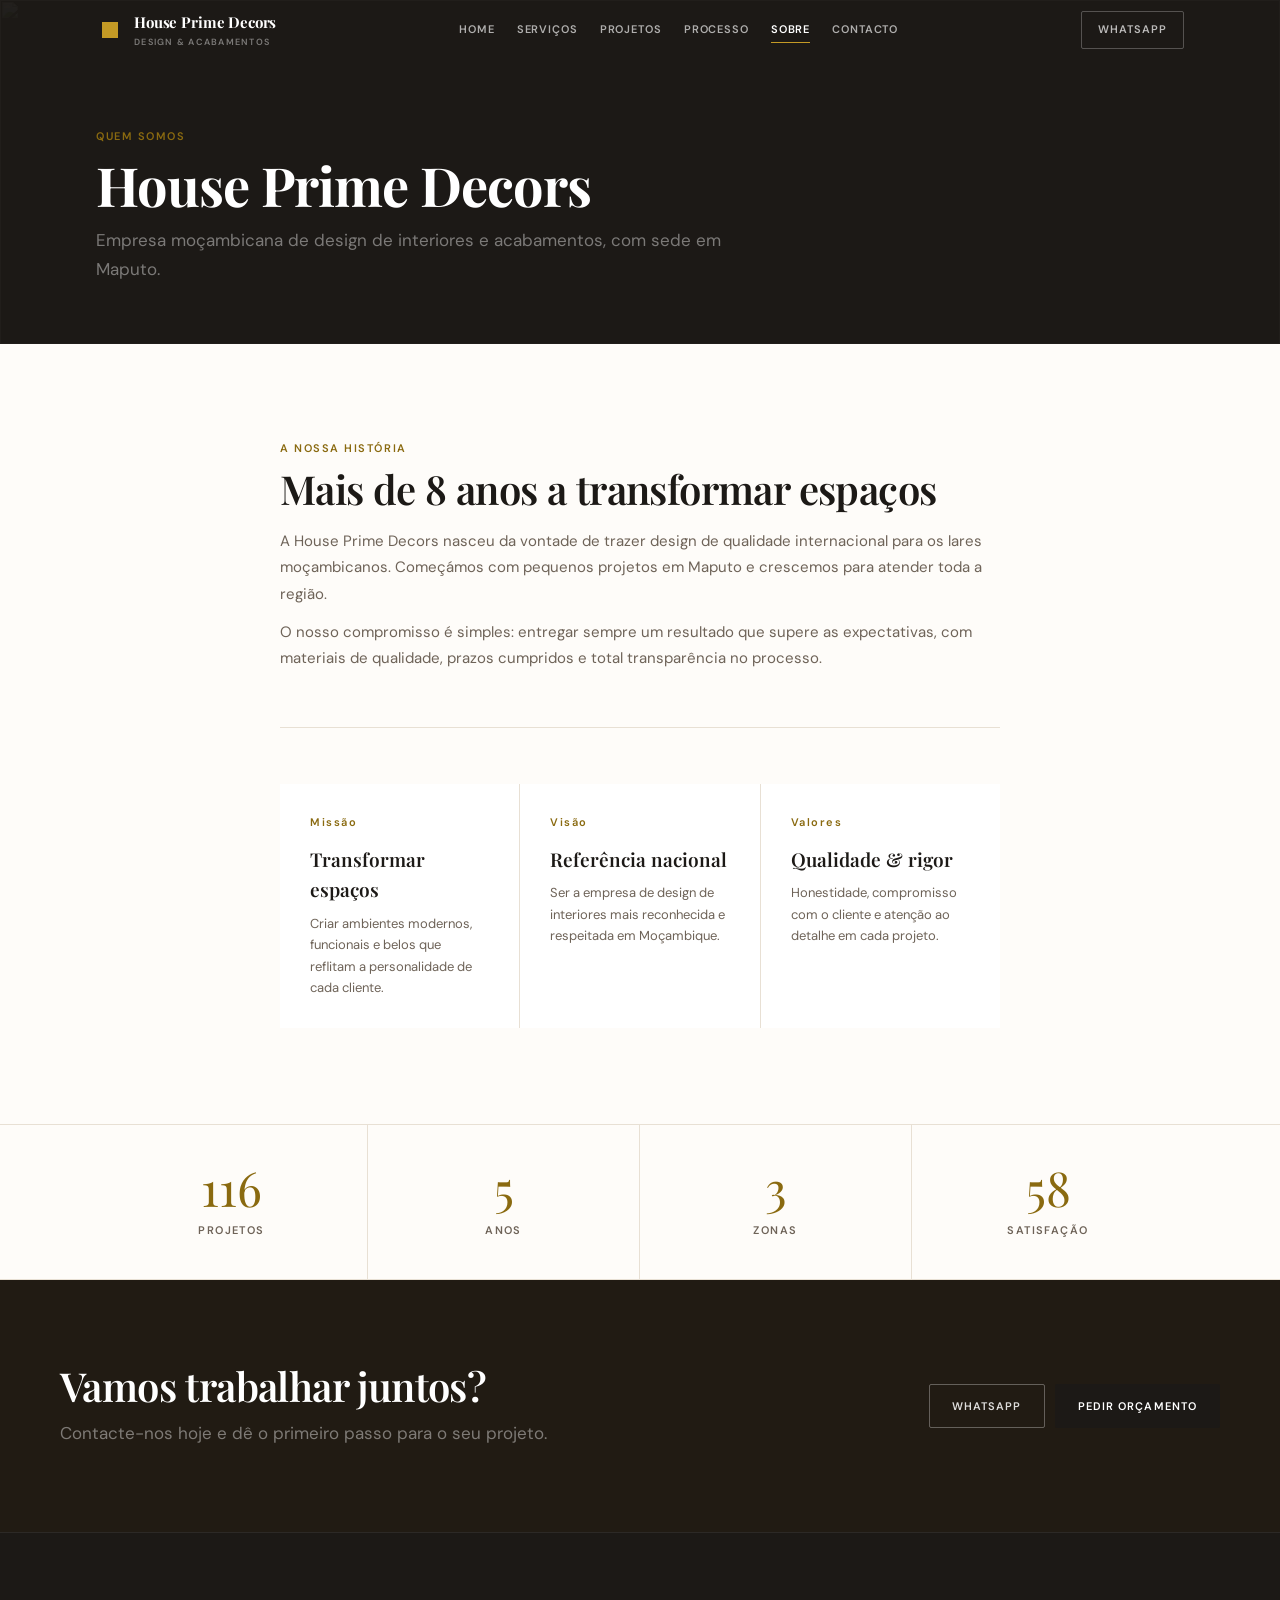
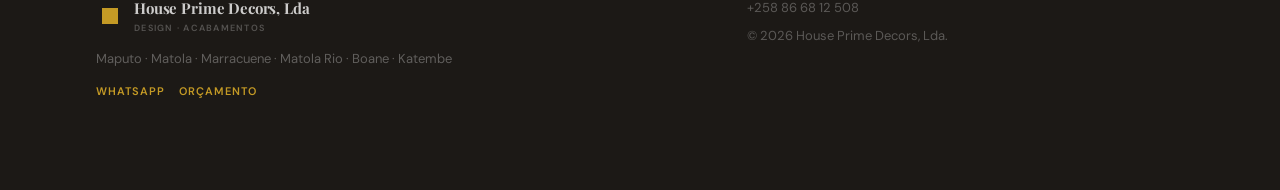
==== commit 108dfad7: "Update about.html" ====
--- a/about.html
+++ b/about.html
@@ -1,82 +1,44 @@
 <!doctype html>
 <html lang="pt">
 <head>
-  <meta charset="utf-8">
-  <meta name="viewport" content="width=device-width, initial-scale=1">
-  <meta name="description" content="House Prime Decors — Como trabalhamos: do contacto à entrega final.">
-  <title>House Prime Decors — Processo</title>
+  <meta charset="utf-8"/>
+  <meta name="viewport" content="width=device-width,initial-scale=1"/>
+  <title>Sobre — House Prime Decors</title>
   <link rel="preconnect" href="https://fonts.googleapis.com">
   <link rel="preconnect" href="https://fonts.gstatic.com" crossorigin>
-  <link href="https://fonts.googleapis.com/css2?family=DM+Serif+Display:ital@0;1&family=DM+Sans:wght@300;400;500&display=swap" rel="stylesheet">
-  <link rel="stylesheet" href="styles.css">
+  <link href="https://fonts.googleapis.com/css2?family=Playfair+Display:ital,wght@0,600;0,700;1,600&family=DM+Sans:wght@400;500;600&display=swap" rel="stylesheet">
+  <link rel="stylesheet" href="styles.css"/>
 </head>
 <body>
-<a class="skip" href="#main">Saltar</a>
-<header class="header solid" id="header">
-  <div class="container header-inner">
-    <a class="brand" href="index.html"><div class="logo" aria-hidden="true"></div><div class="brand-text"><span class="brand-name">House Prime Decors</span><span class="brand-sub">Design &amp; Acabamentos</span></div></a>
-    <nav class="nav"><a href="index.html">Home</a><a href="services.html">Serviços</a><a href="projects.html">Projetos</a><a href="process.html" aria-current="page">Processo</a><a href="about.html">Sobre</a><a href="contact.html">Contacto</a></nav>
-    <div class="header-actions"><a class="btn btn-outline js-wa" href="#">WhatsApp</a><a class="btn btn-dark" href="contact.html#quote">Orçamento</a><button class="btn btn-icon hamburger" id="menuBtn" aria-label="Abrir menu" aria-expanded="false">☰</button></div>
-  </div>
-</header>
-<div class="mmenu" id="mmenu" aria-hidden="true">
-  <div class="mmenu-inner">
-    <div class="mmenu-top"><a class="brand" href="index.html"><div class="logo" aria-hidden="true"></div><div class="brand-text"><span class="brand-name">House Prime Decors</span><span class="brand-sub">Maputo · Matola</span></div></a><button class="btn btn-icon mmenu-close" id="mmenuClose" aria-label="Fechar">✕</button></div>
-    <nav class="mmenu-links"><a href="index.html" data-close>Home</a><a href="services.html" data-close>Serviços</a><a href="projects.html" data-close>Projetos</a><a href="process.html" data-close aria-current="page">Processo</a><a href="about.html" data-close>Sobre</a><a href="contact.html" data-close>Contacto</a></nav>
-    <div class="mmenu-cta"><a class="btn btn-ghost js-wa" href="#" data-close>WhatsApp</a><a class="btn btn-dark" href="contact.html#quote" data-close>Orçamento</a></div>
-  </div>
-</div>
-<main id="main">
-  <div class="page-hero">
-    <div class="page-hero-bg"><img src="assets/kitchen-06.jpg" alt="" loading="eager"></div>
-    <div class="container page-hero-content"><p class="label">Processo</p><h1>Como trabalhamos</h1><p class="lead">Seis etapas claras. Sem surpresas. Do contacto à entrega.</p></div>
-  </div>
-
-  <section class="section">
-    <div class="container">
-      <div class="process-grid">
-        <div class="pstep reveal">
-          <p class="pstep-n">01</p><h3>Primeiro contacto</h3>
-          <p>Fale connosco por WhatsApp, telefone ou formulário. Descreva o seu projeto e o espaço.</p>
-        </div>
-        <div class="pstep reveal">
-          <p class="pstep-n">02</p><h3>Visita ao local</h3>
-          <p>Um técnico visita o seu espaço para avaliar medidas, estrutura e necessidades específicas.</p>
-        </div>
-        <div class="pstep reveal">
-          <p class="pstep-n">03</p><h3>Projeção 3D</h3>
-          <p>Desenvolvemos uma visualização 3D do projeto para que veja o resultado antes de qualquer obra.</p>
-        </div>
-        <div class="pstep reveal">
-          <p class="pstep-n">04</p><h3>Apresentação &amp; aprovação</h3>
-          <p>Apresentamos o projeto. Ajustamos o que for necessário até que esteja 100% satisfeito.</p>
-        </div>
-        <div class="pstep reveal">
-          <p class="pstep-n">05</p><h3>Orçamento detalhado</h3>
-          <p>Proposta clara com todos os materiais, prazos e valores discriminados. Sem custos escondidos.</p>
-        </div>
-        <div class="pstep reveal">
-          <p class="pstep-n">06</p><h3>Execução &amp; entrega</h3>
-          <p>Obra realizada com qualidade e dentro do prazo. Supervisão permanente do início ao fim.</p>
-        </div>
+  <a class="skip" href="#main">Saltar</a>
+  <header class="site-header scrolled" id="siteHeader"><div class="wrap header-inner"><a class="logo-mark" href="index.html"><div class="logo-sq" aria-hidden="true"></div><span><span class="logo-name">House Prime Decors</span><span class="logo-sub">Design &amp; Acabamentos</span></span></a><nav class="site-nav"><a href="index.html">Home</a><a href="services.html">Serviços</a><a href="projects.html">Projetos</a><a href="process.html">Processo</a><a href="about.html" aria-current="page">Sobre</a><a href="contact.html">Contacto</a></nav><div class="header-actions"><a class="header-wa js-wa" href="#">WhatsApp</a><button class="hamburger" id="menuBtn" aria-label="Menu" aria-expanded="false" aria-controls="mobileMenu"><span></span><span></span><span></span></button></div></div></header>
+  <div class="mobile-menu" id="mobileMenu"><nav><a href="index.html" data-close>Home</a><a href="services.html" data-close>Serviços</a><a href="projects.html" data-close>Projetos</a><a href="process.html" data-close>Processo</a><a href="about.html" data-close aria-current="page">Sobre</a><a href="contact.html" data-close>Contacto</a></nav><div class="mobile-menu-foot"><a class="btn btn-ghost-dark js-wa" href="#" data-close>WhatsApp</a><a class="btn btn-solid" href="contact.html#quote" data-close>Orçamento</a></div></div>
+  <main id="main">
+    <div class="page-hero"><div class="page-hero-bg"><img src="assets/kitchen-04.jpg" alt="" aria-hidden="true"></div><div class="page-hero-content wrap"><span class="label">Quem somos</span><h1>House Prime Decors</h1><p class="lead">Empresa moçambicana de design de interiores e acabamentos, com sede em Maputo.</p></div></div>
+    <section class="section"><div class="wrap"><div style="max-width:720px;margin:0 auto">
+      <div class="reveal" style="margin-bottom:clamp(32px,5vw,56px)">
+        <span class="label" style="margin-bottom:10px">A nossa história</span>
+        <h2 style="margin-bottom:16px">Mais de 8 anos a transformar espaços</h2>
+        <p style="margin-bottom:12px">A House Prime Decors nasceu da vontade de trazer design de qualidade internacional para os lares moçambicanos. Começámos com pequenos projetos em Maputo e crescemos para atender toda a região.</p>
+        <p>O nosso compromisso é simples: entregar sempre um resultado que supere as expectativas, com materiais de qualidade, prazos cumpridos e total transparência no processo.</p>
       </div>
-    </div>
-  </section>
-
-  <div class="cta-block">
-    <div class="cta-row">
-      <div class="reveal"><p class="label" style="color:rgba(196,164,107,.55)">Comece agora</p><h2 class="mt-8">Dê o primeiro passo hoje</h2><p class="lead mt-12">Contacte-nos e receba uma resposta em menos de 24 horas.</p></div>
-      <div class="cta-btns reveal"><a class="btn btn-ghost js-wa" href="#">WhatsApp</a><a class="btn btn-dark" href="contact.html#quote">Pedir orçamento</a></div>
-    </div>
-  </div>
-</main>
-<div class="sticky-cta"><div class="inner"><a class="btn btn-ghost js-wa" href="#">WhatsApp</a><a class="btn btn-dark" href="contact.html#quote">Pedir orçamento</a></div></div>
-<footer class="footer">
-  <div class="container footer-grid">
-    <div><div class="brand"><div class="logo" aria-hidden="true"></div><div class="brand-text"><span class="brand-name">House Prime Decors, Lda</span><span class="brand-sub">Design de interiores · Acabamentos</span></div></div><p class="footer-p">Maputo · Matola · Marracuene · Matola Rio · Boane · Katembe</p><div class="footer-links"><a class="js-wa" href="#">WhatsApp</a><a href="projects.html">Projetos</a><a href="contact.html">Contacto</a></div></div>
-    <div><p class="footer-p"><strong style="color:rgba(255,255,255,.45)">Telefone:</strong><br>+258 86 681 2508</p><p class="footer-p" style="margin-top:16px">© 2026 House Prime Decors, Lda.</p></div>
-  </div>
-</footer>
-<script src="app.js"></script>
+      <hr class="rule">
+      <div class="steps-grid reveal" style="margin-top:clamp(28px,4vw,48px)">
+        <div class="step-card"><div class="step-num">Missão</div><div class="step-title">Transformar espaços</div><p class="step-desc">Criar ambientes modernos, funcionais e belos que reflitam a personalidade de cada cliente.</p></div>
+        <div class="step-card"><div class="step-num">Visão</div><div class="step-title">Referência nacional</div><p class="step-desc">Ser a empresa de design de interiores mais reconhecida e respeitada em Moçambique.</p></div>
+        <div class="step-card"><div class="step-num">Valores</div><div class="step-title">Qualidade &amp; rigor</div><p class="step-desc">Honestidade, compromisso com o cliente e atenção ao detalhe em cada projeto.</p></div>
+      </div>
+    </div></div></section>
+    <div class="stats-bar"><div class="wrap stats-grid">
+      <div class="stat-cell reveal"><span class="stat-n" data-count="200">0</span><span class="stat-l">Projetos</span></div>
+      <div class="stat-cell reveal"><span class="stat-n" data-count="8">0</span><span class="stat-l">Anos</span></div>
+      <div class="stat-cell reveal"><span class="stat-n" data-count="6">0</span><span class="stat-l">Zonas</span></div>
+      <div class="stat-cell reveal"><span class="stat-n" data-count="100" data-suffix="%">0</span><span class="stat-l">Satisfação</span></div>
+    </div></div>
+    <div class="cta-block reveal"><div class="cta-inner"><div><h2>Vamos trabalhar juntos?</h2><p class="lead">Contacte-nos hoje e dê o primeiro passo para o seu projeto.</p></div><div class="cta-actions"><a class="btn btn-ghost-dark js-wa" href="#">WhatsApp</a><a class="btn btn-solid" href="contact.html#quote">Pedir orçamento</a></div></div></div>
+  </main>
+  <div class="sticky-cta"><a class="btn btn-ghost-dark js-wa" href="#">WhatsApp</a><a class="btn btn-solid" href="contact.html#quote">Orçamento</a></div>
+  <footer class="site-footer"><div class="wrap footer-grid"><div class="footer-body"><div class="footer-brand"><div class="logo-sq" aria-hidden="true"></div><span><span class="logo-name">House Prime Decors, Lda</span><span class="logo-sub">Design · Acabamentos</span></span></div><p class="caption">Maputo · Matola · Marracuene · Matola Rio · Boane · Katembe</p><div class="footer-links"><a class="js-wa" href="#">WhatsApp</a><a href="contact.html#quote">Orçamento</a></div></div><div class="footer-info"><p class="caption">+258 86 68 12 508</p><p class="caption" style="margin-top:6px">© 2026 House Prime Decors, Lda.</p></div></div></footer>
+  <script src="app.js"></script>
 </body>
 </html>
--- a/styles.css
+++ b/styles.css
@@ -1,1035 +1,892 @@
-/* ==============================================
-   House Prime Decors — styles.css
-   Premium · Mobile-first · Clean
-   ============================================== */
-
-/* ── Variables ── */
+/* ── Fallback font stack (Google Fonts may be slow on mobile) ── */
+/* DM Sans and Playfair Display loaded via <link> in HTML       */
+
+/* ============================================================
+   House Prime Decors — styles.css v4
+   Design: premium light — crisp, clean, mobile-first
+   ============================================================ */
+
 :root {
-  --bg:       #F8F4EF;
-  --white:    #FFFFFF;
+  --bg:       #FEFCF9;
+  --surface:  #FFFFFF;
   --text:     #1C1916;
-  --mid:      #6B5E52;
-  --soft:     #A9998A;
-  --border:   #E4DDD5;
-  --dark:     #16100B;
-  --dark2:    #231A12;
-  --gold:     #9A7B4F;
-  --gold-lt:  #C4A46B;
-
-  --max:  1160px;
-  --pad:  clamp(16px, 5vw, 40px);
-  --r:    2px;
-
-  --sans:  'DM Sans', system-ui, sans-serif;
-  --serif: 'DM Serif Display', Georgia, serif;
+  --muted:    #6E6358;
+  --border:   #E8E0D4;
+  --gold:     #8A6A10;
+  --gold-lt:  #C49A25;
+  --dark:     #1C1916;
+
+  --max:   1160px;
+  --gap:   clamp(18px, 4.5vw, 36px);
+
+  --fs-xs:   11px;
+  --fs-sm:   13px;
+  --fs-base: 15px;
+  --fs-lg:   17px;
+  --fs-xl:   clamp(20px, 2.5vw, 28px);
+  --fs-2xl:  clamp(26px, 3.8vw, 40px);
+  --fs-hero: clamp(30px, 5vw, 54px);
+
+  --sans:  'DM Sans', -apple-system, BlinkMacSystemFont, 'Segoe UI', sans-serif;
+  --serif: 'Playfair Display', 'Georgia', 'Times New Roman', serif;
+
+  --ease:     cubic-bezier(.4,0,.2,1);
+  --ease-out: cubic-bezier(0,0,.3,1);
 }
 
 /* ── Reset ── */
 *, *::before, *::after { box-sizing: border-box; margin: 0; padding: 0 }
-html { scroll-behavior: smooth; -webkit-text-size-adjust: 100% }
+html { scroll-behavior: smooth; -webkit-text-size-adjust: 100%; text-size-adjust: 100% }
 body {
   font-family: var(--sans);
+  font-size: var(--fs-base);
+  color: var(--text);
   background: var(--bg);
-  color: var(--text);
-  line-height: 1.5;
+  line-height: 1.6;
   -webkit-font-smoothing: antialiased;
   overflow-x: hidden;
 }
-img { max-width: 100%; height: auto; display: block }
-a   { color: inherit; text-decoration: none }
-button, input, select, textarea { font: inherit }
-
-/* ── Utility ── */
-.container {
+img { display: block; max-width: 100%; height: auto }
+a { color: inherit; text-decoration: none }
+button { font: inherit; cursor: pointer; background: none; border: none; padding: 0 }
+ul, ol { list-style: none }
+
+/* ── Layout ── */
+.wrap { max-width: var(--max); margin: 0 auto; padding: 0 var(--gap) }
+.section { padding: clamp(52px, 8vw, 96px) 0 }
+
+/* ── Skip ── */
+.skip { position: absolute; left: -9999px; background: var(--surface); padding: 8px 16px; z-index: 9999 }
+.skip:focus { left: 12px; top: 12px }
+
+/* ============================================================
+   TIPOGRAFIA
+   ============================================================ */
+h1 { font-family: var(--serif); font-size: var(--fs-hero); font-weight: 700; line-height: 1.08; letter-spacing: -.02em }
+h2 { font-family: var(--serif); font-size: var(--fs-2xl);  font-weight: 600; line-height: 1.12; letter-spacing: -.015em }
+h3 { font-family: var(--serif); font-size: var(--fs-xl);   font-weight: 600; line-height: 1.2 }
+h4 { font-size: var(--fs-base); font-weight: 600; color: var(--text) }
+p  { color: var(--muted); line-height: 1.75 }
+
+.lead {
+  font-size: var(--fs-lg);
+  color: var(--muted);
+  max-width: 56ch;
+  line-height: 1.7;
+}
+.label {
+  display: block;
+  font-family: var(--sans);
+  font-size: var(--fs-xs);
+  font-weight: 600;
+  letter-spacing: .14em;
+  text-transform: uppercase;
+  color: var(--gold);
+}
+.caption { font-size: var(--fs-sm); color: var(--muted); line-height: 1.65 }
+
+hr.rule {
+  border: none;
+  border-top: 1px solid var(--border);
+  margin: clamp(32px,5vw,56px) 0;
+}
+
+/* ============================================================
+   BOTÕES
+   ============================================================ */
+.btn {
+  display: inline-flex; align-items: center; justify-content: center; gap: 7px;
+  padding: 11px 22px;
+  font-family: var(--sans);
+  font-size: var(--fs-xs);
+  font-weight: 600;
+  letter-spacing: .10em;
+  text-transform: uppercase;
+  border: 1.5px solid transparent;
+  transition: background .2s var(--ease), color .2s, border-color .2s;
+  white-space: nowrap;
+  cursor: pointer;
+  -webkit-tap-highlight-color: transparent;
+  min-height: 44px;
+  line-height: 1;
+  border-radius: 2px;
+}
+.btn:active { opacity: .78 }
+
+.btn-dark {
+  background: var(--dark);
+  color: #fff;
+  border-color: var(--dark);
+}
+.btn-dark:hover { background: var(--gold); border-color: var(--gold) }
+
+.btn-outline {
+  background: transparent;
+  color: var(--text);
+  border-color: var(--border);
+}
+.btn-outline:hover { border-color: var(--text) }
+
+/* Ghost dark — para usar sobre fundos escuros */
+.btn-ghost-dark {
+  background: transparent;
+  color: rgba(255,255,255,.85);
+  border-color: rgba(255,255,255,.3);
+}
+.btn-ghost-dark:hover { border-color: #fff; color: #fff }
+
+/* Ghost light — para usar sobre fundo claro */
+.btn-ghost-light {
+  background: transparent;
+  color: var(--text);
+  border-color: var(--border);
+}
+.btn-ghost-light:hover { border-color: var(--text) }
+
+.btn-link {
+  padding: 0;
+  border: none;
+  background: none;
+  font-size: var(--fs-xs);
+  font-weight: 600;
+  letter-spacing: .10em;
+  text-transform: uppercase;
+  color: var(--gold);
+  min-height: auto;
+  position: relative;
+}
+.btn-link::after {
+  content: '';
+  position: absolute; bottom: -2px; left: 0; right: 0; height: 1px;
+  background: currentColor;
+  transform: scaleX(0); transform-origin: left;
+  transition: transform .24s var(--ease);
+}
+.btn-link:hover::after { transform: scaleX(1) }
+
+/* ============================================================
+   HEADER
+   ============================================================ */
+.site-header {
+  position: fixed; inset: 0 0 auto;
+  height: 60px;
+  z-index: 600;
+  display: flex; align-items: center;
+  transition: background .35s var(--ease), box-shadow .35s var(--ease);
+  /* On hero: transparent */
+}
+.site-header.on-hero { background: transparent }
+.site-header.scrolled {
+  background: rgba(253,250,246,.96);
+  backdrop-filter: blur(20px);
+  -webkit-backdrop-filter: blur(20px);
+  box-shadow: 0 1px 0 var(--border);
+}
+
+.header-inner {
+  width: 100%;
+  display: flex; align-items: center;
+  justify-content: space-between; gap: 12px;
+}
+
+/* Logo */
+.logo-mark {
+  display: flex; align-items: center; gap: 10px;
+  flex-shrink: 0; min-width: 0;
+}
+.logo-sq {
+  width: 28px; height: 28px; flex-shrink: 0;
+  background: var(--dark);
+  position: relative;
+}
+.logo-sq::after {
+  content: '';
+  position: absolute; inset: 6px;
+  background: var(--gold-lt);
+}
+.logo-name {
+  font-family: var(--serif);
+  font-size: 15px; font-weight: 700;
+  letter-spacing: -.01em; line-height: 1.1;
+  color: #fff;
+  transition: color .3s;
+  white-space: nowrap;
+}
+.logo-sub {
+  display: block;
+  font-family: var(--sans);
+  font-size: 9px; font-weight: 600;
+  letter-spacing: .14em; text-transform: uppercase;
+  color: rgba(255,255,255,.42);
+  transition: color .3s;
+  white-space: nowrap;
+}
+.site-header.scrolled .logo-name { color: var(--text) }
+.site-header.scrolled .logo-sub  { color: var(--muted) }
+
+/* Nav */
+.site-nav { display: none }
+@media (min-width: 900px) { .site-nav { display: flex; align-items: center; gap: 0 } }
+
+.site-nav a {
+  font-size: var(--fs-xs); font-weight: 600;
+  letter-spacing: .08em; text-transform: uppercase;
+  color: rgba(255,255,255,.65);
+  padding: 8px 11px;
+  transition: color .2s;
+  position: relative;
+}
+.site-nav a::after {
+  content: '';
+  position: absolute; bottom: 4px; left: 11px; right: 11px;
+  height: 1px; background: var(--gold-lt);
+  transform: scaleX(0); transform-origin: left;
+  transition: transform .22s var(--ease);
+}
+.site-nav a:hover,
+.site-nav a[aria-current] { color: #fff }
+.site-nav a:hover::after,
+.site-nav a[aria-current]::after { transform: scaleX(1) }
+
+.site-header.scrolled .site-nav a { color: var(--muted) }
+.site-header.scrolled .site-nav a:hover,
+.site-header.scrolled .site-nav a[aria-current] { color: var(--text) }
+
+/* Header actions */
+.header-actions { display: flex; align-items: center; gap: 8px; flex-shrink: 0 }
+
+.header-wa {
+  display: none;
+  font-size: var(--fs-xs); font-weight: 600;
+  letter-spacing: .09em; text-transform: uppercase;
+  color: rgba(255,255,255,.7);
+  border: 1.5px solid rgba(255,255,255,.25);
+  padding: 9px 16px; min-height: 38px; border-radius: 2px;
+  transition: color .2s, border-color .2s;
+}
+.header-wa:hover { color: #fff; border-color: rgba(255,255,255,.65) }
+.site-header.scrolled .header-wa { color: var(--text); border-color: var(--border) }
+.site-header.scrolled .header-wa:hover { border-color: var(--text) }
+@media (min-width: 640px) { .header-wa { display: inline-flex; align-items: center } }
+
+/* Hamburger */
+.hamburger {
+  width: 44px; height: 44px;
+  display: inline-flex; flex-direction: column;
+  align-items: center; justify-content: center; gap: 5px;
+  flex-shrink: 0;
+}
+.hamburger span {
+  display: block; width: 22px; height: 1.5px;
+  background: rgba(255,255,255,.8);
+  transition: transform .25s var(--ease), opacity .25s, background .3s;
+}
+.site-header.scrolled .hamburger span { background: var(--text) }
+.hamburger.open span:nth-child(1) { transform: translateY(6.5px) rotate(45deg) }
+.hamburger.open span:nth-child(2) { opacity: 0 }
+.hamburger.open span:nth-child(3) { transform: translateY(-6.5px) rotate(-45deg) }
+@media (min-width: 900px) { .hamburger { display: none } }
+
+/* ============================================================
+   MOBILE MENU
+   ============================================================ */
+.mobile-menu {
+  position: fixed; inset: 0; z-index: 599;
+  background: var(--dark);
+  display: flex; flex-direction: column;
+  padding: 72px var(--gap) 32px;
+  opacity: 0; pointer-events: none;
+  transition: opacity .28s var(--ease);
+}
+.mobile-menu.open { opacity: 1; pointer-events: all }
+
+.mobile-menu nav {
+  flex: 1; display: flex; flex-direction: column;
+  justify-content: center; gap: 0;
+}
+.mobile-menu nav a {
+  font-family: var(--serif);
+  font-size: clamp(26px, 6.5vw, 38px);
+  font-weight: 600;
+  color: rgba(255,255,255,.38);
+  padding: 13px 0;
+  border-bottom: 1px solid rgba(255,255,255,.07);
+  transition: color .18s, padding-left .2s var(--ease);
+}
+.mobile-menu nav a:last-child { border-bottom: none }
+.mobile-menu nav a:hover,
+.mobile-menu nav a[aria-current] { color: rgba(255,255,255,.92); padding-left: 6px }
+
+.mobile-menu-foot {
+  padding-top: 22px;
+  border-top: 1px solid rgba(255,255,255,.09);
+  display: flex; flex-direction: column; gap: 10px;
+}
+.mobile-menu-foot .btn { justify-content: center }
+
+/* ============================================================
+   HERO — full viewport, imagem de fundo real
+   ============================================================ */
+.hero {
+  position: relative;
+  height: 100svh; min-height: 560px;
+  background: #2A2420;  /* fallback enquanto imagem carrega */
+  overflow: hidden;
+  display: flex; flex-direction: column; justify-content: flex-end;
+}
+
+/* Slides */
+.hero-slides { position: absolute; inset: 0; z-index: 0 }
+.hero-slide {
+  position: absolute; inset: 0;
+  background-size: cover;
+  background-position: center center;
+  background-repeat: no-repeat;
+  opacity: 0;
+  transition: opacity 1.1s var(--ease);
+}
+/* Visibilidade controlada por .active class */
+.hero-slide.active { opacity: 1 }
+
+/* Overlay mais suave — deixa ver as fotos */
+.hero-slide::after {
+  content: '';
+  position: absolute; inset: 0;
+  background: linear-gradient(
+    to top,
+    rgba(16,12,8,.72) 0%,
+    rgba(16,12,8,.20) 50%,
+    rgba(16,12,8,.05) 100%
+  );
+}
+
+/* Conteúdo */
+.hero-content {
+  position: relative; z-index: 2;
+  padding: clamp(28px,5vw,64px) var(--gap) clamp(24px,4vw,52px);
   max-width: var(--max);
   margin: 0 auto;
-  padding: 0 var(--pad);
-}
-.section { padding: clamp(56px, 8vw, 104px) 0 }
-
-/* ── Skip link ── */
-.skip {
-  position: absolute; left: -9999px; top: 8px;
-  background: var(--white); padding: 10px 18px;
-  border: 1px solid var(--border); z-index: 9999;
-}
-.skip:focus { left: 8px }
-
-/* ==============================================
-   TYPOGRAPHY
-   ============================================== */
-h1 {
-  font-family: var(--serif);
-  font-size: clamp(30px, 5vw, 56px);
-  font-weight: 400;
-  line-height: 1.1;
-  letter-spacing: -.01em;
-  color: var(--text);
-}
-h2 {
-  font-family: var(--serif);
-  font-size: clamp(24px, 3.5vw, 42px);
-  font-weight: 400;
-  line-height: 1.15;
-  letter-spacing: -.01em;
-  color: var(--text);
-}
-h3 {
-  font-size: 17px;
-  font-weight: 500;
-  line-height: 1.3;
-  color: var(--text);
-}
-p    { color: var(--mid); line-height: 1.7; font-size: 15px }
-.lead { font-size: clamp(15px, 1.5vw, 17px); color: var(--mid); max-width: 56ch; line-height: 1.7 }
-
-.label {
-  font-size: 11px;
-  font-weight: 500;
-  letter-spacing: .12em;
-  text-transform: uppercase;
-  color: var(--gold);
-}
-
-hr.sep {
-  border: none;
-  border-top: 1px solid var(--border);
-  margin: 28px 0;
-}
-
-/* ==============================================
-   BUTTONS
-   ============================================== */
-.btn {
-  display: inline-flex;
-  align-items: center;
-  justify-content: center;
-  gap: 8px;
-  height: 48px;
-  padding: 0 24px;
-  font-family: var(--sans);
-  font-size: 12px;
-  font-weight: 500;
-  letter-spacing: .06em;
-  text-transform: uppercase;
-  border: 1px solid transparent;
-  cursor: pointer;
-  transition: background .2s, color .2s, border-color .2s;
-  white-space: nowrap;
-  -webkit-tap-highlight-color: transparent;
-  background: none;
-  border-radius: var(--r);
-  line-height: 1;
-}
-.btn:active { opacity: .85 }
-
-.btn-dark    { background: var(--dark); color: var(--white); border-color: var(--dark) }
-.btn-dark:hover { background: var(--dark2); border-color: var(--dark2) }
-
-.btn-outline { background: transparent; color: var(--text); border-color: var(--border) }
-.btn-outline:hover { border-color: var(--gold); color: var(--gold) }
-
-.btn-ghost {
-  background: rgba(255,255,255,.1);
-  color: rgba(255,255,255,.85);
-  border-color: rgba(255,255,255,.2);
-}
-.btn-ghost:hover { background: rgba(255,255,255,.18); color: var(--white) }
-
-.btn-text {
-  background: none; border: none; padding: 0;
-  color: var(--gold);
-  font-size: 12px; font-weight: 500;
-  letter-spacing: .06em; text-transform: uppercase;
-  height: auto; min-height: 32px;
-  position: relative;
-}
-.btn-text::after {
-  content: '';
-  position: absolute; left: 0; bottom: -2px; right: 0;
-  height: 1px; background: currentColor;
-  transform: scaleX(0); transform-origin: left;
-  transition: transform .25s;
-}
-.btn-text:hover::after { transform: scaleX(1) }
-
-.btn-icon {
-  width: 48px; height: 48px; padding: 0; flex-shrink: 0;
-  font-size: 20px; line-height: 1;
-}
-
-/* ==============================================
-   HEADER
-   ============================================== */
-.header {
-  position: fixed;
-  top: 0; left: 0; right: 0;
-  z-index: 800;
-  height: 62px;
-  display: flex;
-  align-items: center;
-  transition: background .35s, border-color .35s, backdrop-filter .35s;
-  border-bottom: 1px solid transparent;
-}
-.header.solid {
-  background: rgba(248,244,239,.95);
-  backdrop-filter: blur(20px);
-  -webkit-backdrop-filter: blur(20px);
-  border-color: var(--border);
-}
-
-.header-inner {
   width: 100%;
-  display: flex;
-  align-items: center;
-  justify-content: space-between;
-  gap: 16px;
-}
-
-/* Brand */
-.brand {
-  display: flex;
-  align-items: center;
-  gap: 10px;
-  flex-shrink: 0;
-}
-.logo {
-  width: 26px; height: 26px;
-  background: var(--dark);
-  flex-shrink: 0;
-  position: relative;
-}
-.logo::before {
-  content: '';
-  position: absolute;
-  inset: 5px;
-  border: 1px solid rgba(196,164,107,.65);
-}
-.logo::after {
-  content: '';
-  position: absolute;
-  inset: 10px;
-  background: var(--gold);
-}
-.brand-text { display: flex; flex-direction: column; line-height: 1.15 }
-.brand-name {
-  font-size: 13px;
-  font-weight: 500;
-  letter-spacing: .01em;
-  color: rgba(255,255,255,.9);
-  transition: color .3s;
-}
-.brand-sub {
-  font-size: 10px;
-  font-weight: 400;
-  letter-spacing: .08em;
-  text-transform: uppercase;
-  color: rgba(255,255,255,.4);
-  transition: color .3s;
-}
-.header.solid .brand-name { color: var(--text) }
-.header.solid .brand-sub  { color: var(--soft) }
-
-/* Desktop nav */
-.nav {
-  display: none;
-  align-items: center;
-  gap: 4px;
-}
-.nav a {
-  padding: 8px 12px;
-  font-size: 12px;
-  font-weight: 500;
-  letter-spacing: .05em;
-  text-transform: uppercase;
-  color: rgba(255,255,255,.6);
-  transition: color .2s;
-  border-radius: var(--r);
-}
-.nav a:hover, .nav a[aria-current] { color: rgba(255,255,255,.95) }
-.header.solid .nav a       { color: var(--mid) }
-.header.solid .nav a:hover,
-.header.solid .nav a[aria-current] { color: var(--text) }
-
-/* Header actions */
-.header-actions {
-  display: flex;
-  align-items: center;
-  gap: 8px;
-}
-.header-actions .btn-outline {
-  display: none;
-  color: rgba(255,255,255,.8);
-  border-color: rgba(255,255,255,.2);
-}
-.header-actions .btn-outline:hover {
-  color: var(--white);
-  border-color: rgba(255,255,255,.5);
-}
-.header.solid .header-actions .btn-outline {
-  color: var(--text);
-  border-color: var(--border);
-}
-.header.solid .header-actions .btn-outline:hover {
-  border-color: var(--gold);
-  color: var(--gold);
-}
-
-.hamburger {
-  background: rgba(255,255,255,.08);
-  border: 1px solid rgba(255,255,255,.18);
-  color: rgba(255,255,255,.85);
-  font-size: 18px;
-}
-.header.solid .hamburger {
-  background: transparent;
-  border-color: var(--border);
-  color: var(--text);
-}
-
-@media (min-width: 900px) {
-  .nav { display: flex }
-  .hamburger { display: none }
-  .header-actions .btn-outline { display: inline-flex }
-}
-
-/* ==============================================
-   MOBILE MENU
-   ============================================== */
-.mmenu {
-  position: fixed;
-  inset: 0;
-  z-index: 900;
-  background: var(--dark);
-  visibility: hidden;
-  opacity: 0;
-  transition: opacity .28s, visibility .28s;
-}
-.mmenu.open {
-  visibility: visible;
-  opacity: 1;
-}
-.mmenu-inner {
-  height: 100%;
-  display: flex;
-  flex-direction: column;
-  padding: 18px var(--pad) 32px;
-}
-.mmenu-top {
-  display: flex;
-  align-items: center;
-  justify-content: space-between;
-  height: 62px;
-}
-.mmenu-top .brand-name { color: rgba(255,255,255,.9) }
-.mmenu-top .brand-sub  { color: rgba(255,255,255,.35) }
-.mmenu-links {
-  flex: 1;
-  display: flex;
-  flex-direction: column;
-  justify-content: center;
-  gap: 4px;
-  padding: 24px 0;
-}
-.mmenu-links a {
-  font-family: var(--serif);
-  font-size: clamp(28px, 6vw, 40px);
-  color: rgba(255,255,255,.45);
-  padding: 10px 0;
-  border-bottom: 1px solid rgba(255,255,255,.06);
-  transition: color .2s, padding-left .2s;
-}
-.mmenu-links a:last-child { border-bottom: none }
-.mmenu-links a:hover, .mmenu-links a[aria-current] { color: rgba(255,255,255,.92); padding-left: 8px }
-.mmenu-links a[aria-current] { color: var(--gold-lt) }
-.mmenu-cta {
-  display: flex;
-  gap: 10px;
-  flex-wrap: wrap;
-  padding-top: 20px;
-  border-top: 1px solid rgba(255,255,255,.08);
-}
-.mmenu-close {
-  background: rgba(255,255,255,.06);
-  border: 1px solid rgba(255,255,255,.12);
-  color: rgba(255,255,255,.7);
-}
-
-/* ==============================================
-   HERO
-   ============================================== */
-.hero {
-  position: relative;
-  height: 100svh;
-  min-height: 560px;
-  background: var(--dark);
-  overflow: hidden;
-}
-
-/* Slider background */
-.hero-slides {
-  position: absolute;
-  inset: 0;
-}
-.hero-slide {
-  position: absolute;
-  inset: 0;
-  opacity: 0;
-  transition: opacity 1.2s ease;
-}
-.hero-slide.active { opacity: 1 }
-.hero-slide img {
-  width: 100%; height: 100%;
-  object-fit: cover;
-  object-position: center;
-}
-.hero-slide::after {
-  content: '';
-  position: absolute;
-  inset: 0;
-  background: linear-gradient(
-    to bottom,
-    rgba(22,16,11,.3)  0%,
-    rgba(22,16,11,.15) 40%,
-    rgba(22,16,11,.75) 100%
-  );
-}
-
-/* Hero content */
-.hero-content {
-  position: absolute;
-  inset: 0;
-  display: flex;
-  flex-direction: column;
-  justify-content: flex-end;
-  padding: 0 var(--pad) clamp(40px, 7vw, 80px);
-  z-index: 2;
-}
-.hero-label {
-  font-size: 11px;
-  font-weight: 500;
-  letter-spacing: .14em;
-  text-transform: uppercase;
-  color: rgba(255,255,255,.5);
+}
+.hero-eyebrow {
+  display: flex; align-items: center; gap: 12px;
   margin-bottom: 14px;
-  display: flex;
-  align-items: center;
-  gap: 12px;
-}
-.hero-label::before {
-  content: '';
-  width: 28px;
-  height: 1px;
-  background: var(--gold);
-  flex-shrink: 0;
-}
-.hero-h1 {
-  font-family: var(--serif);
-  font-size: clamp(30px, 5vw, 60px);
-  font-weight: 400;
-  line-height: 1.08;
-  color: var(--white);
-  max-width: 16ch;
-  margin-bottom: 20px;
-}
-.hero-h1 em {
-  font-style: italic;
-  color: var(--gold-lt);
-}
-.hero-sub {
-  font-size: 15px;
-  color: rgba(255,255,255,.55);
+}
+.hero-line { width: 24px; height: 1px; background: var(--gold-lt); flex-shrink: 0 }
+.hero-eyebrow .label { color: rgba(255,255,255,.48) }
+
+.hero h1 { color: #fff; margin-bottom: 14px; max-width: 13ch }
+.hero h1 em { font-style: italic; color: var(--gold-lt) }
+.hero .lead {
+  color: rgba(255,255,255,.58);
+  margin-bottom: 28px;
   max-width: 44ch;
-  line-height: 1.65;
-  margin-bottom: 28px;
-}
-.hero-btns {
-  display: flex;
-  gap: 10px;
-  flex-wrap: wrap;
-}
-
-/* Slider dots */
+  font-size: var(--fs-base);
+}
+.hero-actions { display: flex; flex-wrap: wrap; gap: 10px }
+
+/* Dots nav */
 .hero-dots {
   position: absolute;
-  right: var(--pad);
-  bottom: clamp(40px, 7vw, 80px);
-  display: flex;
-  flex-direction: column;
-  gap: 6px;
+  right: var(--gap); bottom: clamp(24px,4vw,52px);
   z-index: 3;
+  display: flex; flex-direction: column; gap: 7px;
 }
 .hero-dot {
-  width: 2px; height: 20px;
-  background: rgba(255,255,255,.25);
-  border: none; cursor: pointer; padding: 0;
-  transition: height .25s, background .25s;
-  flex-shrink: 0;
-}
-.hero-dot.active { height: 32px; background: var(--gold-lt) }
-
-/* Caption strip */
-.hero-caption {
-  position: absolute;
-  bottom: 0; left: 0; right: 0;
-  z-index: 3;
-  padding: 0 var(--pad) clamp(12px, 3vw, 20px);
-  font-size: 11px;
-  font-weight: 400;
-  letter-spacing: .06em;
-  color: rgba(255,255,255,.28);
-  display: none;
-}
-@media (min-width: 640px) { .hero-caption { display: block } }
-
-/* ==============================================
+  width: 2px; height: 16px; border: none; padding: 0;
+  background: rgba(255,255,255,.22); cursor: pointer;
+  transition: height .2s, background .2s;
+}
+.hero-dot.active { height: 30px; background: var(--gold-lt) }
+
+/* ============================================================
    MARQUEE
-   ============================================== */
+   ============================================================ */
 .marquee {
-  background: var(--dark2);
-  padding: 13px 0;
+  background: var(--dark);
+  border-top: 1px solid rgba(255,255,255,.06);
+  border-bottom: 1px solid rgba(255,255,255,.06);
   overflow: hidden;
-  border-top: 1px solid rgba(255,255,255,.04);
-  border-bottom: 1px solid rgba(255,255,255,.04);
+  padding: 14px 0;
 }
 .marquee-track {
-  display: flex;
+  display: flex; align-items: center;
   width: max-content;
-  animation: marqueeRun 30s linear infinite;
+  animation: mq 32s linear infinite;
 }
 @media (prefers-reduced-motion: reduce) { .marquee-track { animation: none } }
-@keyframes marqueeRun { to { transform: translateX(-50%) } }
+@keyframes mq {
+  from { transform: translateX(0) }
+  to   { transform: translateX(-50%) }
+}
 .marquee-item {
-  display: inline-flex;
-  align-items: center;
-  gap: 16px;
-  padding: 0 24px;
-  font-size: 11px;
-  font-weight: 500;
-  letter-spacing: .12em;
-  text-transform: uppercase;
-  color: rgba(255,255,255,.28);
-  white-space: nowrap;
+  display: inline-flex; align-items: center; gap: 16px;
+  padding: 0 26px;
+  font-size: var(--fs-xs); font-weight: 600;
+  letter-spacing: .13em; text-transform: uppercase;
+  color: rgba(255,255,255,.25); white-space: nowrap;
 }
 .marquee-item::after {
-  content: '';
-  width: 3px; height: 3px;
-  border-radius: 50%;
-  background: var(--gold);
-  opacity: .7;
-  flex-shrink: 0;
-}
-
-/* ==============================================
-   STATS
-   ============================================== */
-.stats {
-  background: var(--dark);
-}
+  content: ''; width: 3px; height: 3px; border-radius: 50%;
+  background: var(--gold); opacity: .65; flex-shrink: 0;
+}
+
+/* ============================================================
+   STATS BAR
+   ============================================================ */
+.stats-bar { background: var(--bg); border-bottom: 1px solid var(--border); border-top: 1px solid var(--border) }
 .stats-grid {
   display: grid;
-  grid-template-columns: repeat(2, 1fr);
-  gap: 1px;
-  background: rgba(255,255,255,.06);
-}
-@media (min-width: 640px) { .stats-grid { grid-template-columns: repeat(4, 1fr) } }
-
-.stat {
-  background: var(--dark);
-  padding: clamp(24px, 4vw, 40px) clamp(20px, 3vw, 32px);
+  grid-template-columns: repeat(2,1fr);
+  gap: 0;
+}
+@media (min-width: 640px) { .stats-grid { grid-template-columns: repeat(4,1fr) } }
+
+.stat-cell {
+  padding: clamp(22px,4vw,38px) clamp(14px,3vw,24px);
   text-align: center;
-}
+  border-right: 1px solid var(--border);
+}
+.stat-cell:last-child { border-right: none }
+.stat-cell:nth-child(2) { border-right: 1px solid var(--border) }
+@media (max-width: 639px) {
+  .stat-cell:nth-child(2n) { border-right: none }
+  .stat-cell:nth-child(1),
+  .stat-cell:nth-child(2) { border-bottom: 1px solid var(--border) }
+}
+
 .stat-n {
   display: block;
   font-family: var(--serif);
-  font-size: clamp(34px, 5vw, 54px);
-  font-weight: 400;
-  color: var(--gold-lt);
+  font-size: clamp(30px, 4.5vw, 48px);
+  color: var(--gold);
   line-height: 1;
+  margin-bottom: 6px;
 }
 .stat-l {
-  display: block;
-  font-size: 10px;
-  font-weight: 500;
-  letter-spacing: .12em;
-  text-transform: uppercase;
-  color: rgba(255,255,255,.3);
-  margin-top: 6px;
-}
-
-/* ==============================================
-   SECTION HEADER
-   ============================================== */
-.shead {
-  display: flex;
-  align-items: flex-end;
-  justify-content: space-between;
-  gap: 16px;
-  margin-bottom: clamp(28px, 4vw, 48px);
-  flex-wrap: wrap;
-}
-
-/* ==============================================
-   SERVICE CARDS
-   ============================================== */
-.cards {
-  display: grid;
-  gap: 1px;
-  background: var(--border);
-}
-@media (min-width: 760px) { .cards { grid-template-columns: repeat(3, 1fr) } }
-
-.card {
-  background: var(--white);
-  transition: background .2s;
-}
+  font-size: var(--fs-xs); font-weight: 600;
+  letter-spacing: .13em; text-transform: uppercase;
+  color: var(--muted);
+}
+
+/* ============================================================
+   SECÇÃO CABEÇALHO
+   ============================================================ */
+.section-head {
+  display: flex; align-items: flex-end; justify-content: space-between;
+  gap: 16px; flex-wrap: wrap;
+  margin-bottom: clamp(24px, 3.5vw, 44px);
+}
+.section-head .label { margin-bottom: 7px }
+
+/* ============================================================
+   CARDS — serviços
+   ============================================================ */
+.cards { display: grid; gap: 1px; background: var(--border) }
+@media (min-width: 640px) { .cards-2 { grid-template-columns: repeat(2,1fr) } }
+@media (min-width: 640px) { .cards-3 { grid-template-columns: repeat(2,1fr) } }
+@media (min-width: 900px) { .cards-3 { grid-template-columns: repeat(3,1fr) } }
+
+.card { background: var(--surface); display: flex; flex-direction: column; transition: background .2s }
 .card:hover { background: var(--bg) }
+
 .card-img {
   aspect-ratio: 4/3;
-  overflow: hidden;
-  position: relative;
-  background: #D5CCC0;
-}
-.card-img img {
-  width: 100%; height: 100%;
-  object-fit: cover;
-  transition: transform .6s;
-}
-.card:hover .card-img img { transform: scale(1.03) }
-.card-body { padding: clamp(18px, 2.5vw, 24px) }
-.card-body h3 { margin-bottom: 8px }
-.card-body p  { font-size: 14px; margin-bottom: 14px }
-
-/* ==============================================
-   GALLERY (masonry / projects page)
-   ============================================== */
-.filters {
-  display: flex;
-  flex-wrap: wrap;
-  gap: 6px;
-  margin-bottom: 24px;
-}
-.chip {
-  height: 36px;
-  padding: 0 16px;
-  border: 1px solid var(--border);
-  background: transparent;
+  background: #DDD5C8;
+  background-size: cover; background-position: center;
+  overflow: hidden; position: relative;
+}
+.card-img::after {
+  content: '';
+  position: absolute; inset: 0;
+  background: var(--dark); opacity: 0;
+  transition: opacity .3s var(--ease);
+}
+.card:hover .card-img::after { opacity: .05 }
+
+.card-body {
+  padding: clamp(16px, 2.5vw, 22px);
+  flex: 1; display: flex; flex-direction: column; gap: 8px;
+}
+.card-body .label { margin-bottom: 0 }
+.card-body h3 { font-size: clamp(16px, 1.8vw, 19px) }
+.card-body p  { font-size: var(--fs-sm); flex: 1 }
+
+/* ============================================================
+   GALERIA — columns layout
+   ============================================================ */
+.gallery-filters {
+  display: flex; flex-wrap: wrap; gap: 6px;
+  margin-bottom: clamp(18px, 3vw, 32px);
+}
+.filter-btn {
+  padding: 7px 14px;
   font-family: var(--sans);
-  font-size: 11px;
-  font-weight: 500;
-  letter-spacing: .08em;
-  text-transform: uppercase;
-  color: var(--mid);
-  cursor: pointer;
-  border-radius: var(--r);
-  transition: all .2s;
+  font-size: var(--fs-xs); font-weight: 600;
+  letter-spacing: .09em; text-transform: uppercase;
+  border: 1.5px solid var(--border); color: var(--muted);
+  background: transparent; cursor: pointer;
+  transition: all .18s var(--ease);
+  min-height: 36px; border-radius: 2px;
   -webkit-tap-highlight-color: transparent;
 }
-.chip:hover { border-color: var(--gold); color: var(--gold) }
-.chip.on { background: var(--dark); border-color: var(--dark); color: var(--white) }
-
-/* Gallery grid */
-.gallery {
-  columns: 1;
-  column-gap: 2px;
-}
-@media (min-width: 560px) { .gallery { columns: 2 } }
-@media (min-width: 900px) { .gallery { columns: 3 } }
-
-.gitem {
+.filter-btn:hover  { border-color: var(--text); color: var(--text) }
+.filter-btn.active { background: var(--dark); border-color: var(--dark); color: #fff }
+
+.gallery-grid {
+  columns: 1; column-gap: 3px;
+}
+@media (min-width: 480px)  { .gallery-grid { columns: 2 } }
+@media (min-width: 860px)  { .gallery-grid { columns: 3 } }
+
+.gallery-item {
   break-inside: avoid;
-  margin-bottom: 2px;
+  margin-bottom: 3px;
   cursor: pointer;
   position: relative;
   overflow: hidden;
-  background: #D5CCC0;
+  background: #DDD5C8;
   display: block;
-}
-.gitem img {
-  width: 100%;
-  display: block;
-  transition: transform .5s;
-}
-.gitem:hover img { transform: scale(1.04) }
-
-.gitem-overlay {
-  position: absolute;
-  inset: 0;
-  background: linear-gradient(to top, rgba(22,16,11,.82) 0%, transparent 55%);
+  -webkit-tap-highlight-color: transparent;
+}
+.gallery-item[hidden] { display: none }
+
+.gallery-img {
+  display: block; width: 100%;
+  background-size: cover; background-position: center;
+  background-repeat: no-repeat;
+  transition: transform .5s var(--ease-out);
+}
+.gallery-item:hover .gallery-img { transform: scale(1.04) }
+.gallery-item:active .gallery-img { transform: scale(1.02) }
+
+/* Caption overlay */
+.gallery-caption {
+  position: absolute; inset: auto 0 0;
+  padding: 10px 12px;
+  background: linear-gradient(to top, rgba(20,16,12,.78) 0%, transparent 100%);
   opacity: 0;
-  transition: opacity .3s;
-  display: flex;
-  flex-direction: column;
-  justify-content: flex-end;
-  padding: 14px 14px 16px;
-}
-.gitem:hover .gitem-overlay { opacity: 1 }
-
-.gitem-cat {
-  font-size: 10px;
-  font-weight: 500;
-  letter-spacing: .12em;
-  text-transform: uppercase;
-  color: var(--gold-lt);
-  margin-bottom: 4px;
-}
-.gitem-title {
-  font-family: var(--serif);
-  font-size: 16px;
-  color: var(--white);
-  line-height: 1.2;
-}
-.gitem-open {
-  margin-top: 8px;
-  font-size: 10px;
-  letter-spacing: .10em;
-  text-transform: uppercase;
-  color: rgba(255,255,255,.5);
-  display: flex;
+  transition: opacity .22s var(--ease);
+}
+.gallery-item:hover .gallery-caption { opacity: 1 }
+
+.gc-cat   { font-size: 9px; font-weight: 600; letter-spacing: .13em; text-transform: uppercase; color: var(--gold-lt) }
+.gc-title { font-family: var(--serif); font-size: 14px; color: rgba(255,255,255,.92); margin-top: 2px }
+
+/* ============================================================
+   LIGHTBOX
+   ============================================================ */
+.lightbox {
+  position: fixed; inset: 0; z-index: 9000;
+  background: rgba(16,12,10,.97);
+  display: flex; flex-direction: column;
+  opacity: 0; pointer-events: none;
+  transition: opacity .28s var(--ease);
+}
+.lightbox.open { opacity: 1; pointer-events: all }
+
+.lb-bar {
+  display: flex; align-items: center; justify-content: space-between;
+  padding: 12px 18px;
+  border-bottom: 1px solid rgba(255,255,255,.08);
+  flex-shrink: 0; gap: 12px;
+}
+.lb-info { min-width: 0; flex: 1 }
+.lb-title { font-family: var(--serif); font-size: 16px; color: rgba(255,255,255,.88); white-space: nowrap; overflow: hidden; text-overflow: ellipsis }
+.lb-counter { font-size: var(--fs-xs); font-weight: 600; color: rgba(255,255,255,.32); margin-top: 2px; letter-spacing: .06em }
+
+.lb-close {
+  width: 40px; height: 40px;
+  display: flex; align-items: center; justify-content: center;
+  border: 1.5px solid rgba(255,255,255,.14);
+  color: rgba(255,255,255,.65); font-size: 16px; cursor: pointer;
+  transition: background .2s, border-color .2s;
+  flex-shrink: 0; border-radius: 2px;
+}
+.lb-close:hover { background: rgba(255,255,255,.1); border-color: rgba(255,255,255,.3) }
+
+/* Stage */
+.lb-stage {
+  flex: 1; position: relative;
+  display: flex; align-items: center; justify-content: center;
+  overflow: hidden; touch-action: none;
+  padding: 0 52px;         /* space for arrows on mobile */
+}
+
+.lb-image {
+  width: 100%; height: 100%;
+  background-size: contain;
+  background-position: center;
+  background-repeat: no-repeat;
+  transition: opacity .22s var(--ease);
+}
+.lb-image.loading { opacity: .35 }
+
+/* Arrows */
+.lb-arrow {
+  position: absolute; top: 50%; transform: translateY(-50%);
+  width: 44px; height: 80px;
+  display: flex; align-items: center; justify-content: center;
+  background: rgba(255,255,255,.06);
+  border: 1.5px solid rgba(255,255,255,.1);
+  color: rgba(255,255,255,.65); font-size: 22px; cursor: pointer;
+  transition: background .2s;
+  -webkit-tap-highlight-color: transparent;
+  border-radius: 2px;
+  z-index: 2;
+}
+.lb-arrow:hover { background: rgba(255,255,255,.13) }
+.lb-arrow.prev { left: 4px }
+.lb-arrow.next { right: 4px }
+
+.lb-foot {
+  padding: 10px 18px;
+  border-top: 1px solid rgba(255,255,255,.07);
+  font-size: var(--fs-sm); color: rgba(255,255,255,.32);
+  text-align: center; flex-shrink: 0;
+  min-height: 38px; display: flex; align-items: center; justify-content: center;
+}
+
+/* ============================================================
+   PROCESSO — step cards
+   ============================================================ */
+.steps-grid {
+  display: grid; gap: 1px; background: var(--border);
+}
+@media (min-width: 600px)  { .steps-grid { grid-template-columns: repeat(2,1fr) } }
+@media (min-width: 960px)  { .steps-grid { grid-template-columns: repeat(3,1fr) } }
+
+.step-card {
+  background: var(--surface);
+  padding: clamp(20px,3vw,30px);
+  transition: background .2s;
+  position: relative; overflow: hidden;
+}
+.step-card:hover { background: var(--bg) }
+.step-card::after {
+  content: '';
+  position: absolute; bottom: 0; left: 0; right: 0; height: 2px;
+  background: linear-gradient(to right, var(--gold), var(--gold-lt));
+  transform: scaleX(0); transform-origin: left;
+  transition: transform .3s var(--ease);
+}
+.step-card:hover::after { transform: scaleX(1) }
+
+.step-num   { font-size: var(--fs-xs); font-weight: 600; letter-spacing: .14em; color: var(--gold); margin-bottom: 12px }
+.step-title { font-family: var(--serif); font-size: clamp(15px,1.6vw,19px); font-weight: 600; margin-bottom: 8px; color: var(--text) }
+.step-desc  { font-size: var(--fs-sm); color: var(--muted); line-height: 1.65 }
+
+/* ============================================================
+   CTA BLOCK — dark section
+   ============================================================ */
+.cta-block {
+  background: var(--dark);
+  padding: clamp(44px,7vw,84px) var(--gap);
+}
+.cta-inner {
+  max-width: var(--max); margin: 0 auto;
+  display: grid; gap: clamp(24px,4vw,48px);
   align-items: center;
-  gap: 6px;
-}
-.gitem-open::after { content: '→' }
-
-/* ==============================================
-   PROCESS TIMELINE
-   ============================================== */
-.process-grid {
-  display: grid;
-  gap: 1px;
-  background: var(--border);
-}
-@media (min-width: 640px)  { .process-grid { grid-template-columns: repeat(2, 1fr) } }
-@media (min-width: 1000px) { .process-grid { grid-template-columns: repeat(3, 1fr) } }
-
-.pstep {
-  background: var(--white);
-  padding: clamp(22px, 3vw, 32px) clamp(18px, 2.5vw, 28px);
-  position: relative;
-  transition: background .2s;
-}
-.pstep:hover { background: var(--bg) }
-.pstep-n {
-  font-size: 10px;
-  font-weight: 500;
-  letter-spacing: .14em;
-  text-transform: uppercase;
-  color: var(--gold);
-  margin-bottom: 16px;
-}
-.pstep h3 { margin-bottom: 10px }
-.pstep p  { font-size: 14px }
-
-/* ==============================================
-   BEFORE/AFTER
-   ============================================== */
-.ba-wrap {
-  position: relative;
-  aspect-ratio: 16/9;
-  overflow: hidden;
-  cursor: ew-resize;
-  user-select: none;
-  touch-action: none;
-  background: #C8BEB0;
-}
-.ba-before, .ba-after {
-  position: absolute;
-  inset: 0;
-}
-.ba-before img, .ba-after img {
-  width: 100%; height: 100%;
-  object-fit: cover;
-}
-.ba-after { clip-path: inset(0 0 0 50%) }
-.ba-line {
-  position: absolute;
-  top: 0; bottom: 0;
-  left: 50%;
-  width: 1px;
-  background: rgba(255,255,255,.9);
-  pointer-events: none;
-}
-.ba-handle {
-  position: absolute;
-  top: 50%; left: 50%;
-  transform: translate(-50%, -50%);
-  width: 36px; height: 36px;
-  background: var(--white);
-  border: 1px solid var(--border);
-  display: grid; place-items: center;
-  font-size: 14px;
-  color: var(--mid);
-  box-shadow: 0 2px 12px rgba(0,0,0,.15);
-}
-.ba-tag {
-  position: absolute;
-  top: 12px;
-  font-size: 10px;
-  font-weight: 500;
-  letter-spacing: .10em;
-  text-transform: uppercase;
-  padding: 4px 9px;
-  background: rgba(255,255,255,.88);
-  color: var(--mid);
-}
-.ba-tag.before { left: 12px }
-.ba-tag.after  { right: 12px }
-
-/* ==============================================
-   CTA BLOCK
-   ============================================== */
-.cta-block {
-  background: var(--dark2);
-  padding: clamp(48px, 7vw, 88px) var(--pad);
-  position: relative;
-  overflow: hidden;
-}
-.cta-block::before {
-  content: '';
-  position: absolute;
-  inset: 0;
-  background: radial-gradient(ellipse 60% 80% at 80% 50%, rgba(154,123,79,.12) 0%, transparent 70%);
-  pointer-events: none;
-}
-.cta-row {
-  position: relative;
-  max-width: var(--max);
-  margin: 0 auto;
-  display: grid;
-  gap: clamp(24px, 4vw, 48px);
-}
-@media (min-width: 900px) {
-  .cta-row { grid-template-columns: 1fr auto; align-items: center }
-}
-.cta-block h2 { color: var(--white); margin-bottom: 10px }
-.cta-block .lead { color: rgba(255,255,255,.45) }
-.cta-btns { display: flex; gap: 10px; flex-wrap: wrap }
-
-/* ==============================================
-   FOOTER
-   ============================================== */
-.footer {
+}
+@media (min-width: 720px) { .cta-inner { grid-template-columns: 1fr auto } }
+.cta-block .label { color: rgba(196,154,37,.65); margin-bottom: 10px }
+.cta-block h2   { color: #fff; margin-bottom: 10px }
+.cta-block .lead { color: rgba(255,255,255,.42); margin: 0 }
+.cta-actions { display: flex; gap: 10px; flex-wrap: wrap }
+
+/* ============================================================
+   RODAPÉ
+   ============================================================ */
+.site-footer {
   background: var(--dark);
-  padding: clamp(40px, 6vw, 72px) 0 clamp(80px, 10vw, 100px);
-  border-top: 1px solid rgba(255,255,255,.05);
+  padding: clamp(36px,6vw,64px) 0 clamp(64px,9vw,88px);
+  border-top: 1px solid rgba(255,255,255,.07);
 }
 .footer-grid {
-  display: grid;
-  gap: clamp(28px, 4vw, 48px);
-}
-@media (min-width: 760px) { .footer-grid { grid-template-columns: 1.5fr 1fr } }
-.footer .brand-name { color: rgba(255,255,255,.85) }
-.footer .brand-sub  { color: rgba(255,255,255,.3) }
-.footer p, .footer-p { font-size: 13px; color: rgba(255,255,255,.32); margin-top: 8px; line-height: 1.65 }
-.footer-links { display: flex; flex-wrap: wrap; gap: 4px 16px; margin-top: 16px }
+  display: grid; gap: clamp(24px,4vw,40px);
+}
+@media (min-width: 720px) { .footer-grid { grid-template-columns: 1.4fr 1fr } }
+
+.footer-brand { display: flex; align-items: center; gap: 10px; margin-bottom: 12px }
+.footer-brand .logo-name { color: rgba(255,255,255,.78) }
+.footer-brand .logo-sub  { color: rgba(255,255,255,.25) }
+.footer-body .caption { color: rgba(255,255,255,.3) }
+
+.footer-links { display: flex; flex-wrap: wrap; gap: 14px; margin-top: 14px }
 .footer-links a {
-  font-size: 12px;
-  font-weight: 500;
-  letter-spacing: .06em;
-  text-transform: uppercase;
+  font-size: var(--fs-xs); font-weight: 600;
+  letter-spacing: .09em; text-transform: uppercase;
   color: var(--gold-lt);
   border-bottom: 1px solid transparent;
+  transition: border-color .18s;
+}
+.footer-links a:hover { border-color: var(--gold-lt) }
+.footer-info .caption { color: rgba(255,255,255,.28); margin-bottom: 5px }
+
+/* ============================================================
+   STICKY CTA — bottom mobile bar
+   ============================================================ */
+.sticky-cta {
+  position: fixed; left: 0; right: 0; bottom: 0; z-index: 500;
+  background: rgba(20,16,12,.96);
+  backdrop-filter: blur(14px); -webkit-backdrop-filter: blur(14px);
+  padding: 10px 16px;
+  display: flex; gap: 8px;
+  border-top: 1px solid rgba(255,255,255,.09);
+}
+.sticky-cta .btn { flex: 1; justify-content: center }
+@media (min-width: 900px) { .sticky-cta { display: none } }
+
+/* ============================================================
+   PAGE HERO — páginas internas
+   ============================================================ */
+.page-hero {
+  padding: clamp(88px,12vw,128px) 0 clamp(36px,5vw,60px);
+  background: var(--dark);
+  position: relative; overflow: hidden;
+}
+.page-hero-bg {
+  position: absolute; inset: 0;
+  background-size: cover; background-position: center;
+  opacity: .18;
+}
+.page-hero-content { position: relative; z-index: 1 }
+.page-hero h1   { color: #fff; margin-top: 10px }
+.page-hero .lead { color: rgba(255,255,255,.42); margin-top: 12px }
+
+/* ============================================================
+   FORMULÁRIO
+   ============================================================ */
+.form-grid { display: grid; gap: 12px }
+@media (min-width: 600px) { .form-grid { grid-template-columns: 1fr 1fr } }
+.form-grid .full { grid-column: 1 / -1 }
+
+.field { display: flex; flex-direction: column; gap: 5px }
+.field label { font-size: var(--fs-xs); font-weight: 600; letter-spacing: .09em; text-transform: uppercase; color: var(--muted) }
+.field input,
+.field select,
+.field textarea {
+  padding: 11px 13px;
+  border: 1.5px solid var(--border);
+  background: var(--surface); color: var(--text);
+  font-family: var(--sans); font-size: var(--fs-base);
+  outline: none; border-radius: 2px;
   transition: border-color .2s;
-}
-.footer-links a:hover { border-color: var(--gold-lt) }
-
-/* ==============================================
-   MOBILE STICKY CTA
-   ============================================== */
-.sticky-cta {
-  position: fixed;
-  bottom: 0; left: 0; right: 0;
-  z-index: 700;
-  background: rgba(22,16,11,.94);
-  backdrop-filter: blur(18px);
-  -webkit-backdrop-filter: blur(18px);
-  padding: 10px var(--pad);
-  border-top: 1px solid rgba(255,255,255,.08);
-}
-.sticky-cta .inner {
-  display: flex;
-  gap: 8px;
-  max-width: var(--max);
-  margin: 0 auto;
-}
-.sticky-cta .btn { flex: 1 }
-@media (min-width: 900px) { .sticky-cta { display: none } }
-
-/* ==============================================
-   LIGHTBOX
-   ============================================== */
-.lb {
-  position: fixed;
-  inset: 0;
-  z-index: 1000;
-  background: rgba(10,7,4,.92);
-  display: flex;
-  align-items: center;
-  justify-content: center;
-  visibility: hidden;
+  -webkit-appearance: none;
+  appearance: none;
+}
+.field input:focus,
+.field select:focus,
+.field textarea:focus { border-color: var(--gold) }
+.field textarea { min-height: 110px; resize: vertical }
+
+/* ============================================================
+   REVEAL
+   ============================================================ */
+.reveal {
   opacity: 0;
-  transition: opacity .25s, visibility .25s;
-  padding: 16px;
-}
-.lb.open {
-  visibility: visible;
-  opacity: 1;
-}
-.lb-inner {
-  position: relative;
-  width: 100%;
-  max-width: 1000px;
-  max-height: 90svh;
-  display: flex;
-  flex-direction: column;
-}
-.lb-img-wrap {
-  position: relative;
-  flex: 1;
+  transform: translateY(16px);
+  transition: opacity .65s var(--ease), transform .65s var(--ease);
+}
+.reveal.in { opacity: 1; transform: none }
+
+@media (prefers-reduced-motion: reduce) {
+  .reveal { opacity: 1; transform: none; transition: none }
+  *, *::before, *::after {
+    animation-duration: .01ms !important;
+    transition-duration: .01ms !important;
+  }
+}
+
+/* ============================================================
+   IMG TAGS — fix para todas as secções com imagens reais
+   ============================================================ */
+
+/* Hero slides */
+.hero-slide img {
+  position: absolute; inset: 0;
+  width: 100%; height: 100%;
+  object-fit: cover; display: block;
+}
+
+/* Gallery masonry items */
+.gallery-img {
   overflow: hidden;
-  background: #1A1410;
-  display: flex;
-  align-items: center;
-  justify-content: center;
-  min-height: 200px;
-}
-.lb-img {
-  max-width: 100%;
-  max-height: 75svh;
-  width: auto;
-  height: auto;
-  object-fit: contain;
   display: block;
 }
-.lb-bar {
-  display: flex;
-  align-items: center;
-  justify-content: space-between;
-  padding: 10px 14px;
-  background: rgba(22,16,11,.95);
-  gap: 12px;
-}
-.lb-title {
-  font-family: var(--serif);
-  font-size: 17px;
-  color: rgba(255,255,255,.85);
-  flex: 1;
-  min-width: 0;
-  white-space: nowrap;
-  overflow: hidden;
-  text-overflow: ellipsis;
-}
-.lb-counter {
-  font-size: 11px;
-  color: rgba(255,255,255,.35);
-  white-space: nowrap;
-  flex-shrink: 0;
-}
-.lb-close-btn {
-  background: rgba(255,255,255,.08);
-  border: 1px solid rgba(255,255,255,.12);
-  color: rgba(255,255,255,.7);
-  flex-shrink: 0;
-}
-.lb-close-btn:hover { background: rgba(255,255,255,.15); color: var(--white) }
-.lb-nav-btns {
-  position: absolute;
-  inset: 0;
-  display: flex;
-  align-items: center;
-  justify-content: space-between;
-  padding: 0 12px;
-  pointer-events: none;
-}
-.lb-nav-btn {
-  pointer-events: all;
-  width: 44px; height: 44px;
-  background: rgba(22,16,11,.6);
-  border: 1px solid rgba(255,255,255,.12);
-  color: rgba(255,255,255,.75);
-  display: grid; place-items: center;
-  font-size: 22px;
-  cursor: pointer;
-  border-radius: var(--r);
-  transition: background .2s;
-  -webkit-tap-highlight-color: transparent;
-}
-.lb-nav-btn:hover { background: rgba(22,16,11,.85); color: var(--white) }
-
-/* ==============================================
-   PAGE HERO (internal pages)
-   ============================================== */
-.page-hero {
-  padding: clamp(100px, 14vw, 160px) 0 clamp(44px, 6vw, 72px);
-  background: var(--dark2);
-  position: relative;
-  overflow: hidden;
-}
+.gallery-img img {
+  width: 100%; height: 100%;
+  object-fit: cover; display: block;
+  transition: transform .5s var(--ease-out);
+}
+.gallery-item:hover .gallery-img img { transform: scale(1.04) }
+.gallery-item:active .gallery-img img { transform: scale(1.02) }
+
+/* Service cards */
+.card-img img {
+  width: 100%; height: 100%;
+  object-fit: cover; display: block;
+  transition: transform .4s var(--ease-out);
+}
+.card:hover .card-img img { transform: scale(1.03) }
+
+/* Page hero bg */
 .page-hero-bg {
-  position: absolute;
-  inset: 0;
+  position: absolute; inset: 0; overflow: hidden;
 }
 .page-hero-bg img {
   width: 100%; height: 100%;
-  object-fit: cover;
+  object-fit: cover; display: block;
   opacity: .18;
 }
-.page-hero-bg::after {
-  content: '';
-  position: absolute;
-  inset: 0;
-  background: linear-gradient(180deg, rgba(22,16,11,.5) 0%, rgba(22,16,11,.9) 100%);
-}
-.page-hero-content {
-  position: relative;
-  z-index: 1;
-}
-.page-hero h1 { color: var(--white); margin-top: 12px; margin-bottom: 14px }
-.page-hero .lead { color: rgba(255,255,255,.45); margin: 0 }
-
-/* ==============================================
-   FORMS
-   ============================================== */
-.form { display: grid; gap: 14px }
-.field { display: grid; gap: 8px }
-label { font-size: 11px; font-weight: 500; letter-spacing: .10em; text-transform: uppercase; color: var(--mid) }
-input, select, textarea {
-  padding: 12px 14px;
-  border: 1px solid var(--border);
-  background: var(--white);
-  color: var(--text);
-  border-radius: var(--r);
-  font-family: var(--sans);
-  font-size: 15px;
-  outline: none;
-  transition: border-color .2s;
-  -webkit-appearance: none;
-}
-textarea { min-height: 120px; resize: vertical }
-input:focus, select:focus, textarea:focus { border-color: var(--gold) }
-
-/* ==============================================
-   SCROLL REVEAL
-   ============================================== */
-.reveal {
-  opacity: 0;
-  transform: translateY(18px);
-  transition: opacity .7s, transform .7s;
-}
-.reveal.in { opacity: 1; transform: none }
-@media (prefers-reduced-motion: reduce) {
-  .reveal { opacity: 1; transform: none; transition: none }
-  * { animation-duration: .01ms !important; transition-duration: .01ms !important }
-}
-
-/* ==============================================
-   UTILITIES
-   ============================================== */
-.text-center { text-align: center }
-.mt-4  { margin-top: 4px }
-.mt-8  { margin-top: 8px }
-.mt-12 { margin-top: 12px }
-.mt-16 { margin-top: 16px }
-.mt-24 { margin-top: 24px }
-.mt-32 { margin-top: 32px }
-.mb-0  { margin-bottom: 0 }
+
+/* Lightbox actual image */
+.lb-stage img {
+  max-width: 100%; max-height: 100%;
+  object-fit: contain; display: block;
+  transition: opacity .22s var(--ease);
+}
+.lb-stage img.loading { opacity: .35 }
+
+/* ── Lighter hero overlay ── */
+.hero-slide::after {
+  background: linear-gradient(
+    to top,
+    rgba(16,12,8,.65) 0%,
+    rgba(16,12,8,.12) 55%,
+    rgba(16,12,8,.04) 100%
+  ) !important;
+}
+
+/* ── Marquee lighter ── */
+.marquee { background: #221C14 }
+.marquee-item { color: rgba(255,255,255,.35) }
+
+/* ── CTA block — slightly warmer ── */
+.cta-block { background: #211B13 }
+
+/* btn-solid alias */
+.btn-solid {
+  background: var(--dark); color: #fff;
+  border: 1.5px solid var(--dark);
+  font-family: var(--sans); font-size: var(--fs-xs); font-weight: 600;
+  letter-spacing: .10em; text-transform: uppercase;
+  padding: 12px 22px; min-height: 44px;
+  display: inline-flex; align-items: center; justify-content: center; gap: 8px;
+  transition: background .2s, border-color .2s;
+  -webkit-tap-highlight-color: transparent; cursor: pointer;
+}
+.btn-solid:hover  { background: var(--gold); border-color: var(--gold) }
+.btn-solid:active { opacity: .82 }
+
+/* lb-image container holds the actual <img> */
+#lbImage {
+  width: 100%; height: 100%;
+  display: flex; align-items: center; justify-content: center;
+}
+#lbImage img {
+  max-width: 100%; max-height: 100%;
+  object-fit: contain; display: block;
+  transition: opacity .22s var(--ease);
+}
+#lbImage img.loading { opacity: .35 }
